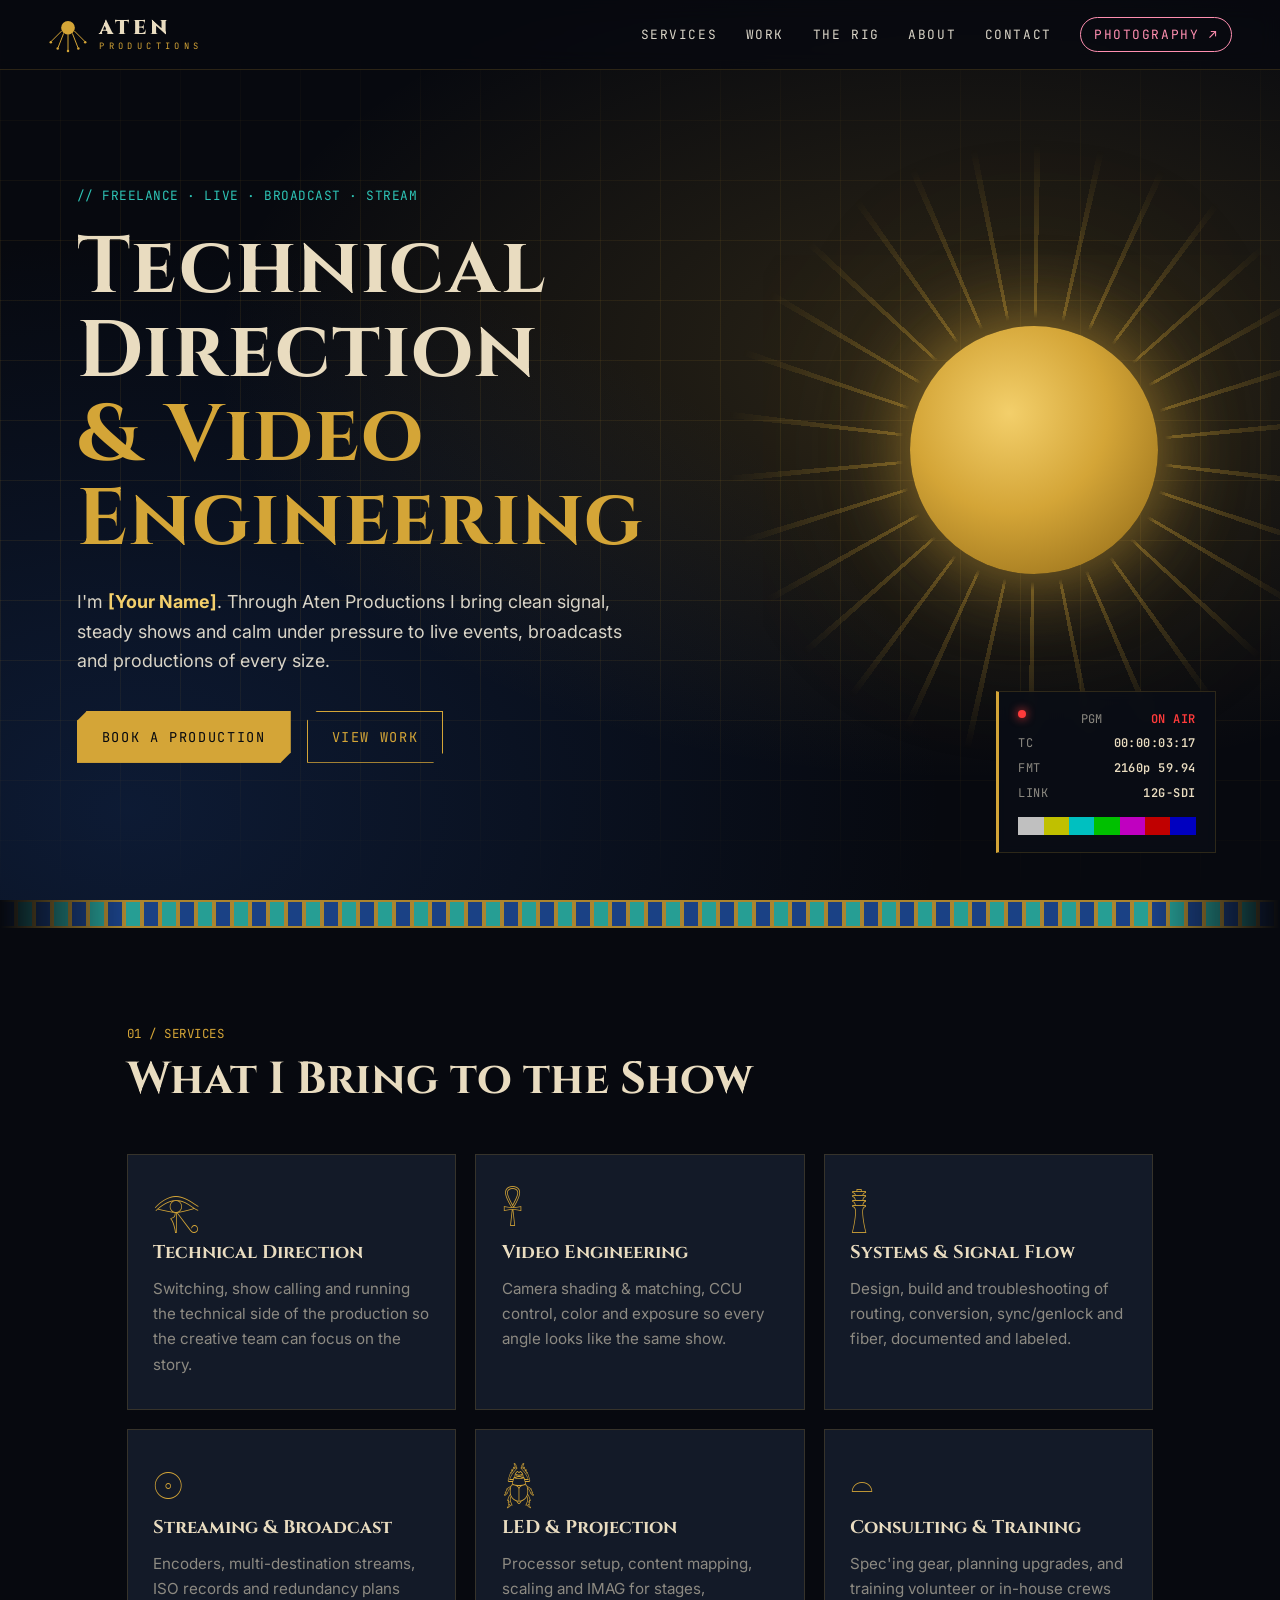
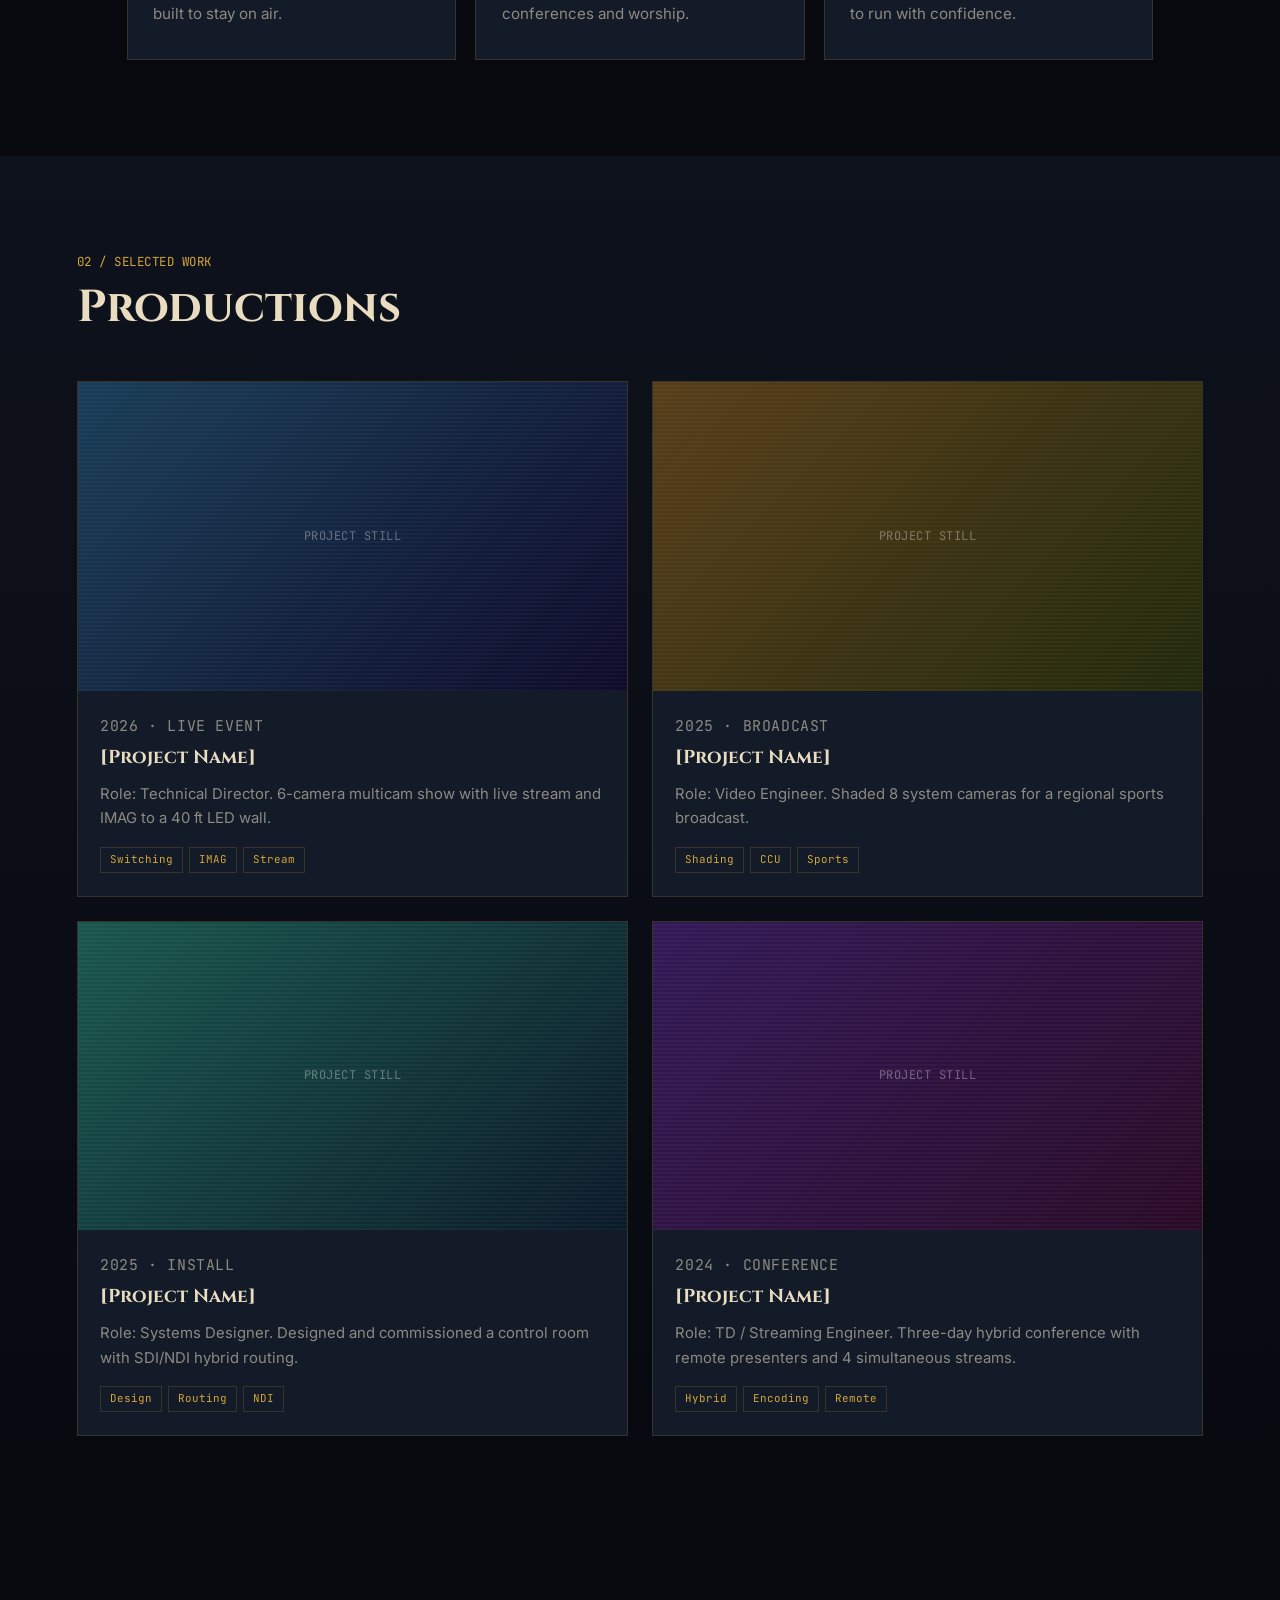
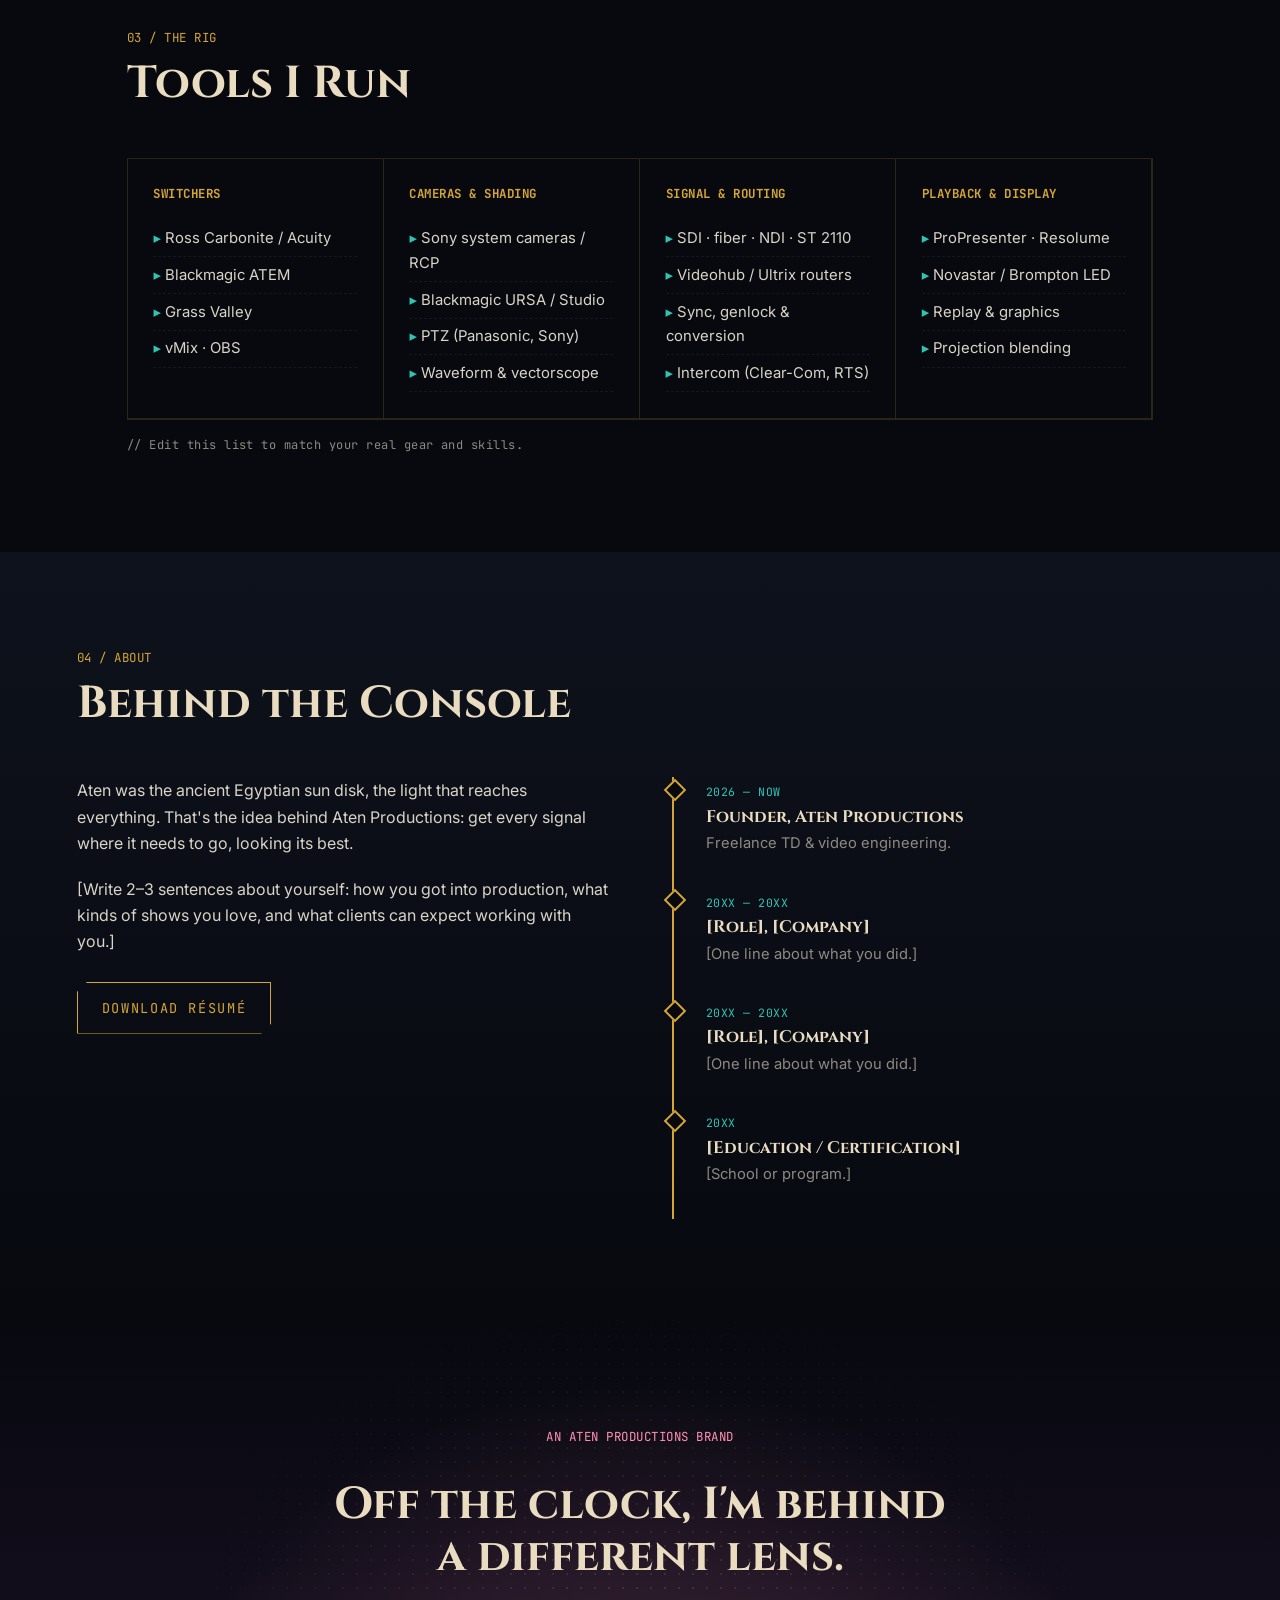
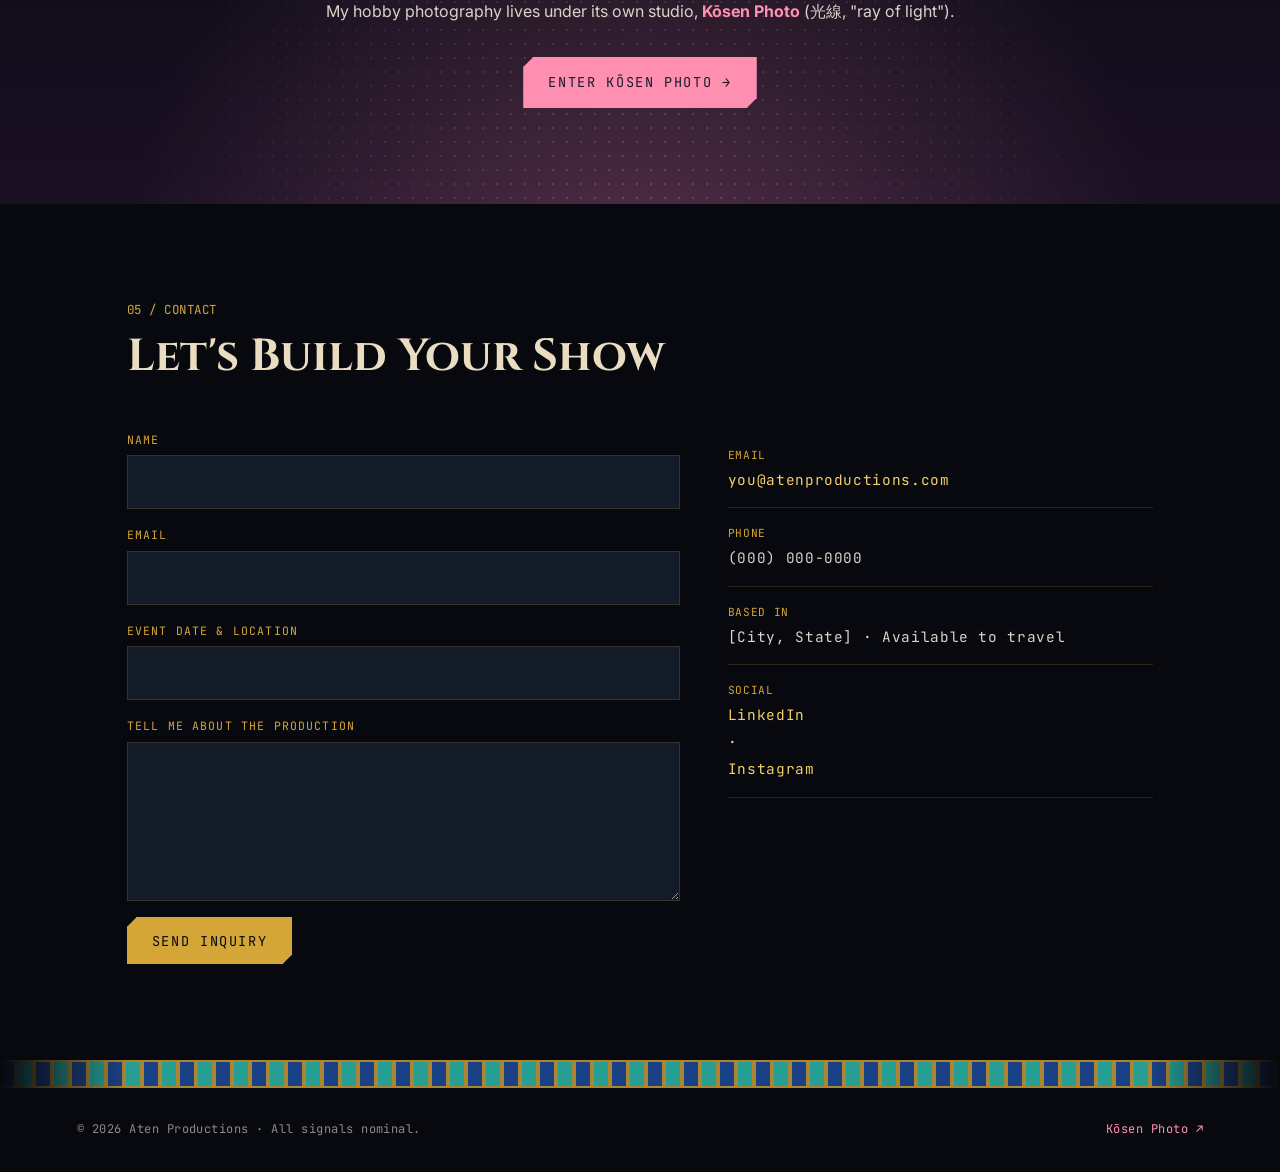
==== index.html @ 0e5a4d30 "Initial portfolio: Aten Productions + Kōsen Photo Co-Authored-By: Claude Opus 5.5 <noreply@anthropic" ====
<!doctype html>
<html lang="en">
<head>
  <meta charset="utf-8">
  <meta name="viewport" content="width=device-width, initial-scale=1">
  <title>Aten Productions — Technical Direction & Video Engineering</title>
  <meta name="description" content="Aten Productions: freelance Technical Director and Video Engineer for live events, broadcast and streaming.">
  <link rel="preconnect" href="https://fonts.googleapis.com">
  <link rel="preconnect" href="https://fonts.gstatic.com" crossorigin>
  <link href="https://fonts.googleapis.com/css2?family=Cinzel:wght@500;700;900&family=Inter:wght@400;500;600&family=JetBrains+Mono:wght@400;600&family=Noto+Sans+Egyptian+Hieroglyphs&display=swap" rel="stylesheet">
  <link rel="stylesheet" href="css/aten.css">
</head>
<body>

  <!-- ============ NAV ============ -->
  <header class="nav" id="top">
    <a href="#top" class="brand" aria-label="Aten Productions home">
      <svg class="brand-disk" viewBox="0 0 64 64" aria-hidden="true">
        <circle cx="32" cy="22" r="11" />
        <g class="rays">
          <line x1="32" y1="33" x2="32" y2="58"/><circle cx="32" cy="59" r="2"/>
          <line x1="25" y1="31" x2="16" y2="54"/><circle cx="15.5" cy="55" r="2"/>
          <line x1="39" y1="31" x2="48" y2="54"/><circle cx="48.5" cy="55" r="2"/>
          <line x1="22" y1="27" x2="5"  y2="44"/><circle cx="4.5" cy="45" r="2"/>
          <line x1="42" y1="27" x2="59" y2="44"/><circle cx="59.5" cy="45" r="2"/>
        </g>
      </svg>
      <span>ATEN<small>PRODUCTIONS</small></span>
    </a>
    <button class="nav-toggle" aria-label="Open menu" aria-expanded="false">☰</button>
    <nav class="nav-links">
      <a href="#services">Services</a>
      <a href="#work">Work</a>
      <a href="#rig">The Rig</a>
      <a href="#about">About</a>
      <a href="#contact">Contact</a>
      <a href="photography/" class="nav-photo">Photography ↗</a>
    </nav>
  </header>

  <!-- ============ HERO ============ -->
  <section class="hero">
    <div class="hero-grid" aria-hidden="true"></div>
    <div class="hero-sun" aria-hidden="true">
      <div class="sun-rays"></div>
      <div class="sun-core"></div>
    </div>

    <div class="hero-inner">
      <p class="eyebrow mono">// FREELANCE · LIVE · BROADCAST · STREAM</p>
      <h1>Technical Direction<br><span class="gold">&amp; Video Engineering</span></h1>
      <p class="lede">I'm <strong>[Your Name]</strong>. Through Aten Productions I bring clean signal, steady shows and
        calm under pressure to live events, broadcasts and productions of every size.</p>
      <div class="cta-row">
        <a href="#contact" class="btn btn-gold">Book a Production</a>
        <a href="#work" class="btn btn-ghost">View Work</a>
      </div>
    </div>

    <!-- broadcast monitor readout -->
    <aside class="monitor mono" aria-label="Status readout">
      <div class="mon-row"><span class="tally"></span> PGM <b>ON AIR</b></div>
      <div class="mon-row">TC <b id="timecode">00:00:00:00</b></div>
      <div class="mon-row">FMT <b>2160p 59.94</b></div>
      <div class="mon-row">LINK <b>12G-SDI</b></div>
      <div class="bars" aria-hidden="true">
        <i></i><i></i><i></i><i></i><i></i><i></i><i></i>
      </div>
    </aside>
  </section>

  <div class="frieze" aria-hidden="true"></div>

  <!-- ============ SERVICES ============ -->
  <section id="services" class="section">
    <header class="section-head">
      <p class="mono kicker">01 / SERVICES</p>
      <h2>What I Bring to the Show</h2>
    </header>
    <div class="cards">
      <article class="card">
        <div class="glyph">𓂀</div>
        <h3>Technical Direction</h3>
        <p>Switching, show calling and running the technical side of the production so the creative team can focus on the story.</p>
      </article>
      <article class="card">
        <div class="glyph">𓋹</div>
        <h3>Video Engineering</h3>
        <p>Camera shading &amp; matching, CCU control, color and exposure so every angle looks like the same show.</p>
      </article>
      <article class="card">
        <div class="glyph">𓊽</div>
        <h3>Systems &amp; Signal Flow</h3>
        <p>Design, build and troubleshooting of routing, conversion, sync/genlock and fiber, documented and labeled.</p>
      </article>
      <article class="card">
        <div class="glyph">𓇳</div>
        <h3>Streaming &amp; Broadcast</h3>
        <p>Encoders, multi-destination streams, ISO records and redundancy plans built to stay on air.</p>
      </article>
      <article class="card">
        <div class="glyph">𓆣</div>
        <h3>LED &amp; Projection</h3>
        <p>Processor setup, content mapping, scaling and IMAG for stages, conferences and worship.</p>
      </article>
      <article class="card">
        <div class="glyph">𓏏</div>
        <h3>Consulting &amp; Training</h3>
        <p>Spec'ing gear, planning upgrades, and training volunteer or in-house crews to run with confidence.</p>
      </article>
    </div>
  </section>

  <!-- ============ WORK ============ -->
  <section id="work" class="section section-alt">
    <header class="section-head">
      <p class="mono kicker">02 / SELECTED WORK</p>
      <h2>Productions</h2>
    </header>
    <div class="work-grid">
      <!-- Duplicate an <article class="work"> block per project. Replace the .work-media div with an <img> when you have stills. -->
      <article class="work">
        <div class="work-media" style="--h:205"><span class="mono">PROJECT STILL</span></div>
        <div class="work-body">
          <p class="mono meta">2026 · LIVE EVENT</p>
          <h3>[Project Name]</h3>
          <p>Role: Technical Director. 6-camera multicam show with live stream and IMAG to a 40 ft LED wall.</p>
          <ul class="tags"><li>Switching</li><li>IMAG</li><li>Stream</li></ul>
        </div>
      </article>
      <article class="work">
        <div class="work-media" style="--h:35"><span class="mono">PROJECT STILL</span></div>
        <div class="work-body">
          <p class="mono meta">2025 · BROADCAST</p>
          <h3>[Project Name]</h3>
          <p>Role: Video Engineer. Shaded 8 system cameras for a regional sports broadcast.</p>
          <ul class="tags"><li>Shading</li><li>CCU</li><li>Sports</li></ul>
        </div>
      </article>
      <article class="work">
        <div class="work-media" style="--h:170"><span class="mono">PROJECT STILL</span></div>
        <div class="work-body">
          <p class="mono meta">2025 · INSTALL</p>
          <h3>[Project Name]</h3>
          <p>Role: Systems Designer. Designed and commissioned a control room with SDI/NDI hybrid routing.</p>
          <ul class="tags"><li>Design</li><li>Routing</li><li>NDI</li></ul>
        </div>
      </article>
      <article class="work">
        <div class="work-media" style="--h:265"><span class="mono">PROJECT STILL</span></div>
        <div class="work-body">
          <p class="mono meta">2024 · CONFERENCE</p>
          <h3>[Project Name]</h3>
          <p>Role: TD / Streaming Engineer. Three-day hybrid conference with remote presenters and 4 simultaneous streams.</p>
          <ul class="tags"><li>Hybrid</li><li>Encoding</li><li>Remote</li></ul>
        </div>
      </article>
    </div>
  </section>

  <!-- ============ RIG ============ -->
  <section id="rig" class="section">
    <header class="section-head">
      <p class="mono kicker">03 / THE RIG</p>
      <h2>Tools I Run</h2>
    </header>
    <div class="spec">
      <div class="spec-col">
        <h4 class="mono">SWITCHERS</h4>
        <ul><li>Ross Carbonite / Acuity</li><li>Blackmagic ATEM</li><li>Grass Valley</li><li>vMix · OBS</li></ul>
      </div>
      <div class="spec-col">
        <h4 class="mono">CAMERAS &amp; SHADING</h4>
        <ul><li>Sony system cameras / RCP</li><li>Blackmagic URSA / Studio</li><li>PTZ (Panasonic, Sony)</li><li>Waveform &amp; vectorscope</li></ul>
      </div>
      <div class="spec-col">
        <h4 class="mono">SIGNAL &amp; ROUTING</h4>
        <ul><li>SDI · fiber · NDI · ST 2110</li><li>Videohub / Ultrix routers</li><li>Sync, genlock &amp; conversion</li><li>Intercom (Clear-Com, RTS)</li></ul>
      </div>
      <div class="spec-col">
        <h4 class="mono">PLAYBACK &amp; DISPLAY</h4>
        <ul><li>ProPresenter · Resolume</li><li>Novastar / Brompton LED</li><li>Replay &amp; graphics</li><li>Projection blending</li></ul>
      </div>
    </div>
    <p class="mono note">// Edit this list to match your real gear and skills.</p>
  </section>

  <!-- ============ ABOUT / TIMELINE ============ -->
  <section id="about" class="section section-alt">
    <header class="section-head">
      <p class="mono kicker">04 / ABOUT</p>
      <h2>Behind the Console</h2>
    </header>
    <div class="about">
      <div class="about-text">
        <p>Aten was the ancient Egyptian sun disk, the light that reaches everything. That's the idea behind
          Aten Productions: get every signal where it needs to go, looking its best.</p>
        <p>[Write 2–3 sentences about yourself: how you got into production, what kinds of shows you love, and what
          clients can expect working with you.]</p>
        <a href="assets/resume.pdf" class="btn btn-ghost">Download Résumé</a>
      </div>
      <ol class="timeline">
        <li><span class="mono">2026 — NOW</span><h4>Founder, Aten Productions</h4><p>Freelance TD &amp; video engineering.</p></li>
        <li><span class="mono">20XX — 20XX</span><h4>[Role], [Company]</h4><p>[One line about what you did.]</p></li>
        <li><span class="mono">20XX — 20XX</span><h4>[Role], [Company]</h4><p>[One line about what you did.]</p></li>
        <li><span class="mono">20XX</span><h4>[Education / Certification]</h4><p>[School or program.]</p></li>
      </ol>
    </div>
  </section>

  <!-- ============ PHOTO CROSSOVER ============ -->
  <section class="crossover">
    <div class="crossover-inner">
      <p class="mono kicker">AN ATEN PRODUCTIONS BRAND</p>
      <h2>Off the clock, I'm behind a different lens.</h2>
      <p>My hobby photography lives under its own studio, <strong>Kōsen Photo</strong> (光線, "ray of light").</p>
      <a href="photography/" class="btn btn-sakura">Enter Kōsen Photo →</a>
    </div>
  </section>

  <!-- ============ CONTACT ============ -->
  <section id="contact" class="section">
    <header class="section-head">
      <p class="mono kicker">05 / CONTACT</p>
      <h2>Let's Build Your Show</h2>
    </header>
    <div class="contact">
      <form class="contact-form" action="mailto:you@atenproductions.com" method="post" enctype="text/plain">
        <label>Name<input name="name" required></label>
        <label>Email<input name="email" type="email" required></label>
        <label>Event date &amp; location<input name="event"></label>
        <label>Tell me about the production<textarea name="message" rows="5" required></textarea></label>
        <button class="btn btn-gold" type="submit">Send Inquiry</button>
      </form>
      <div class="contact-info mono">
        <p><span>EMAIL</span><a href="mailto:you@atenproductions.com">you@atenproductions.com</a></p>
        <p><span>PHONE</span>(000) 000-0000</p>
        <p><span>BASED IN</span>[City, State] · Available to travel</p>
        <p><span>SOCIAL</span><a href="#">LinkedIn</a> · <a href="#">Instagram</a></p>
      </div>
    </div>
  </section>

  <div class="frieze" aria-hidden="true"></div>
  <footer class="footer mono">
    <p>© <span id="year"></span> Aten Productions · All signals nominal.</p>
    <a href="photography/">Kōsen Photo ↗</a>
  </footer>

  <script src="js/aten.js"></script>
</body>
</html>
---- css/aten.css ----
/* ==========================================================
   ATEN PRODUCTIONS: techy / Egyptian theme
   Change the brand colors below to re-skin the whole page.
   ========================================================== */
:root {
  --night: #07090f;
  --night-2: #0e121c;
  --panel: #131a28;
  --line: rgba(212, 165, 55, 0.18);
  --gold: #d4a537;
  --gold-2: #f3cf6b;
  --lapis: #1f4fa3;
  --turq: #2ec4b6;
  --sand: #e9dcc0;
  --text: #d9d4c7;
  --muted: #8d8a82;
  --tally: #ff3b3b;
  --sakura: #ff8fb1;

  --f-display: "Cinzel", Georgia, serif;
  --f-body: "Inter", system-ui, sans-serif;
  --f-mono: "JetBrains Mono", ui-monospace, monospace;
  --max: 1180px;
}

* { box-sizing: border-box; margin: 0; padding: 0; }
html { scroll-behavior: smooth; }
body {
  background: var(--night);
  color: var(--text);
  font-family: var(--f-body);
  line-height: 1.65;
  overflow-x: hidden;
}
a { color: var(--gold-2); text-decoration: none; }
a:hover { color: var(--turq); }
img { max-width: 100%; display: block; }
.mono { font-family: var(--f-mono); letter-spacing: .04em; }
.gold { color: var(--gold); }

/* ---------- Buttons ---------- */
.btn {
  display: inline-block;
  padding: .85rem 1.5rem;
  font-family: var(--f-mono);
  font-size: .85rem;
  letter-spacing: .12em;
  text-transform: uppercase;
  border: 1px solid var(--gold);
  cursor: pointer;
  transition: .25s;
  clip-path: polygon(10px 0, 100% 0, 100% calc(100% - 10px), calc(100% - 10px) 100%, 0 100%, 0 10px);
}
.btn-gold { background: var(--gold); color: var(--night); }
.btn-gold:hover { background: var(--gold-2); color: var(--night); box-shadow: 0 0 30px rgba(212,165,55,.5); }
.btn-ghost { color: var(--gold); background: transparent; }
.btn-ghost:hover { background: rgba(212,165,55,.12); color: var(--gold-2); }
.btn-sakura { background: var(--sakura); border-color: var(--sakura); color: #1a1a2e; }
.btn-sakura:hover { background: #ffb3cb; color: #1a1a2e; }

/* ---------- Nav ---------- */
.nav {
  position: fixed; inset: 0 0 auto 0; z-index: 50;
  display: flex; align-items: center; justify-content: space-between;
  padding: .9rem clamp(1rem, 4vw, 3rem);
  background: rgba(7, 9, 15, .75);
  backdrop-filter: blur(10px);
  border-bottom: 1px solid var(--line);
}
.brand { display: flex; align-items: center; gap: .7rem; color: var(--sand); }
.brand span { font-family: var(--f-display); font-weight: 900; font-size: 1.25rem; letter-spacing: .2em; line-height: 1; }
.brand small { display: block; font-family: var(--f-mono); font-weight: 400; font-size: .55rem; letter-spacing: .5em; color: var(--gold); margin-top: .3rem; }
.brand-disk { width: 40px; height: 40px; }
.brand-disk circle { fill: var(--gold); }
.brand-disk line { stroke: var(--gold); stroke-width: 1.6; }
.nav-links { display: flex; gap: 1.8rem; align-items: center; }
.nav-links a { color: var(--text); font-family: var(--f-mono); font-size: .8rem; letter-spacing: .12em; text-transform: uppercase; }
.nav-links a:hover { color: var(--gold-2); }
.nav-links .nav-photo { color: var(--sakura); border: 1px solid var(--sakura); padding: .35rem .8rem; border-radius: 999px; }
.nav-links .nav-photo:hover { background: var(--sakura); color: var(--night); }
.nav-toggle { display: none; background: none; border: 1px solid var(--line); color: var(--gold); font-size: 1.3rem; padding: .2rem .6rem; cursor: pointer; }

/* ---------- Hero ---------- */
.hero {
  position: relative;
  min-height: 100vh;
  display: flex; align-items: center;
  padding: 7rem clamp(1rem, 6vw, 5rem) 4rem;
  overflow: hidden;
  background:
    radial-gradient(ellipse at 75% 40%, rgba(212,165,55,.18), transparent 55%),
    radial-gradient(ellipse at 10% 90%, rgba(31,79,163,.25), transparent 50%),
    var(--night);
}
.hero-grid {
  position: absolute; inset: 0;
  background-image:
    linear-gradient(var(--line) 1px, transparent 1px),
    linear-gradient(90deg, var(--line) 1px, transparent 1px);
  background-size: 60px 60px;
  mask-image: linear-gradient(to bottom, transparent, #000 30%, #000 70%, transparent);
  opacity: .5;
}
.hero-sun {
  position: absolute;
  right: clamp(-12rem, -5vw, 2rem); top: 50%;
  width: min(70vw, 620px); aspect-ratio: 1;
  transform: translateY(-50%);
  pointer-events: none;
}
.sun-core {
  position: absolute; inset: 30%;
  border-radius: 50%;
  background: radial-gradient(circle at 40% 35%, var(--gold-2), var(--gold) 45%, #8a6414 100%);
  box-shadow: 0 0 80px rgba(212,165,55,.6), 0 0 200px rgba(212,165,55,.25);
}
.sun-rays {
  position: absolute; inset: 0;
  border-radius: 50%;
  background: repeating-conic-gradient(from 0deg, rgba(212,165,55,.35) 0deg 1.2deg, transparent 1.2deg 12deg);
  mask-image: radial-gradient(circle, transparent 30%, #000 32%, transparent 70%);
  animation: spin 80s linear infinite;
}
@keyframes spin { to { transform: rotate(360deg); } }

.hero-inner { position: relative; max-width: 680px; z-index: 2; }
.eyebrow { color: var(--turq); font-size: .8rem; margin-bottom: 1.2rem; }
.hero h1 {
  font-family: var(--f-display);
  font-size: clamp(2.4rem, 6.5vw, 5rem);
  line-height: 1.05;
  color: var(--sand);
  letter-spacing: .02em;
}
.lede { margin: 1.6rem 0 2.2rem; font-size: 1.12rem; max-width: 560px; color: var(--text); }
.lede strong { color: var(--gold-2); }
.cta-row { display: flex; gap: 1rem; flex-wrap: wrap; }

.monitor {
  position: absolute; z-index: 3;
  right: clamp(1rem, 5vw, 4rem); bottom: 3rem;
  background: rgba(10, 14, 22, .85);
  border: 1px solid var(--line);
  border-left: 3px solid var(--gold);
  padding: 1rem 1.2rem;
  font-size: .75rem;
  min-width: 220px;
  backdrop-filter: blur(6px);
}
.mon-row { display: flex; justify-content: space-between; gap: 1.5rem; color: var(--muted); padding: .15rem 0; }
.mon-row b { color: var(--sand); font-weight: 600; }
.mon-row:first-child b { color: var(--tally); }
.tally { width: 8px; height: 8px; border-radius: 50%; background: var(--tally); display: inline-block; margin-right: .4rem; animation: blink 1.6s infinite; box-shadow: 0 0 10px var(--tally); }
@keyframes blink { 50% { opacity: .25; } }
.bars { display: flex; height: 18px; margin-top: .7rem; }
.bars i { flex: 1; }
.bars i:nth-child(1) { background: #c0c0c0; } .bars i:nth-child(2) { background: #c0c000; }
.bars i:nth-child(3) { background: #00c0c0; } .bars i:nth-child(4) { background: #00c000; }
.bars i:nth-child(5) { background: #c000c0; } .bars i:nth-child(6) { background: #c00000; }
.bars i:nth-child(7) { background: #0000c0; }

/* ---------- Egyptian frieze divider ---------- */
.frieze {
  height: 28px;
  background:
    linear-gradient(var(--gold), var(--gold)) top / 100% 2px no-repeat,
    linear-gradient(var(--gold), var(--gold)) bottom / 100% 2px no-repeat,
    repeating-linear-gradient(90deg, var(--lapis) 0 14px, var(--gold) 14px 18px, var(--turq) 18px 32px, var(--gold) 32px 36px),
    var(--night);
  background-clip: border-box;
  mask-image: linear-gradient(90deg, transparent, #000 10%, #000 90%, transparent);
  opacity: .8;
}

/* ---------- Sections ---------- */
.section { padding: 6rem clamp(1rem, 6vw, 5rem); max-width: var(--max); margin: 0 auto; }
.section-alt { max-width: none; background: linear-gradient(180deg, var(--night-2), var(--night)); }
.section-alt > * { max-width: var(--max); margin-left: auto; margin-right: auto; }
.section-head { margin-bottom: 3rem; }
.kicker { color: var(--gold); font-size: .78rem; margin-bottom: .6rem; }
.section h2, .crossover h2 {
  font-family: var(--f-display);
  font-size: clamp(1.8rem, 4vw, 2.8rem);
  color: var(--sand);
  line-height: 1.15;
}

/* Service cards */
.cards { display: grid; grid-template-columns: repeat(auto-fit, minmax(260px, 1fr)); gap: 1.2rem; }
.card {
  position: relative;
  background: var(--panel);
  border: 1px solid var(--line);
  padding: 2rem 1.6rem;
  transition: .3s;
  overflow: hidden;
}
.card::before {
  content: ""; position: absolute; inset: 0 0 auto 0; height: 2px;
  background: linear-gradient(90deg, var(--gold), var(--turq));
  transform: scaleX(0); transform-origin: left; transition: .4s;
}
.card:hover { transform: translateY(-4px); border-color: rgba(212,165,55,.45); }
.card:hover::before { transform: scaleX(1); }
.glyph { font-family: "Noto Sans Egyptian Hieroglyphs", sans-serif; font-size: 2.4rem; color: var(--gold); margin-bottom: .8rem; line-height: 1; }
.card h3 { font-family: var(--f-display); color: var(--sand); font-size: 1.15rem; margin-bottom: .5rem; }
.card p { color: var(--muted); font-size: .95rem; }

/* Work */
.work-grid { display: grid; grid-template-columns: repeat(2, 1fr); gap: 1.5rem; }
.work { background: var(--panel); border: 1px solid var(--line); transition: .3s; }
.work:hover { border-color: var(--gold); box-shadow: 0 10px 40px rgba(0,0,0,.4); }
.work-media {
  aspect-ratio: 16 / 9;
  display: grid; place-items: center;
  background:
    repeating-linear-gradient(0deg, rgba(255,255,255,.03) 0 2px, transparent 2px 4px),
    linear-gradient(135deg, hsl(var(--h) 55% 22%), hsl(calc(var(--h) + 40) 60% 10%));
  color: rgba(255,255,255,.35); font-size: .75rem;
}
.work-media img { width: 100%; height: 100%; object-fit: cover; }
.work-body { padding: 1.4rem; }
.meta { color: var(--turq); font-size: .72rem; }
.work h3 { font-family: var(--f-display); color: var(--sand); margin: .3rem 0 .5rem; }
.work p { color: var(--muted); font-size: .93rem; }
.tags { list-style: none; display: flex; flex-wrap: wrap; gap: .4rem; margin-top: 1rem; }
.tags li { font-family: var(--f-mono); font-size: .68rem; border: 1px solid var(--line); color: var(--gold); padding: .2rem .55rem; }

/* Rig / spec sheet */
.spec { display: grid; grid-template-columns: repeat(auto-fit, minmax(220px, 1fr)); border: 1px solid var(--line); }
.spec-col { padding: 1.6rem; border-right: 1px solid var(--line); border-bottom: 1px solid var(--line); }
.spec-col h4 { color: var(--gold); font-size: .78rem; margin-bottom: 1rem; }
.spec-col ul { list-style: none; }
.spec-col li { padding: .35rem 0; border-bottom: 1px dashed rgba(255,255,255,.06); font-size: .93rem; }
.spec-col li::before { content: "▸ "; color: var(--turq); }
.note { color: var(--muted); font-size: .75rem; margin-top: 1rem; }

/* About + timeline */
.about { display: grid; grid-template-columns: 1fr 1fr; gap: 4rem; }
.about-text p { margin-bottom: 1.2rem; }
.about-text .btn { margin-top: .5rem; }
.timeline { list-style: none; border-left: 2px solid var(--gold); padding-left: 2rem; }
.timeline li { position: relative; margin-bottom: 2rem; }
.timeline li::before {
  content: ""; position: absolute; left: calc(-2rem - 7px); top: .3rem;
  width: 12px; height: 12px; background: var(--night); border: 2px solid var(--gold); transform: rotate(45deg);
}
.timeline span { color: var(--turq); font-size: .72rem; }
.timeline h4 { font-family: var(--f-display); color: var(--sand); font-size: 1.05rem; }
.timeline p { color: var(--muted); font-size: .92rem; }

/* Crossover banner to photography */
.crossover {
  position: relative;
  padding: 6rem clamp(1rem, 6vw, 5rem);
  text-align: center;
  background:
    radial-gradient(circle at 50% 120%, rgba(255,143,177,.25), transparent 60%),
    linear-gradient(180deg, var(--night), #1a1024);
  overflow: hidden;
}
.crossover::after {
  content: ""; position: absolute; inset: 0;
  background-image: radial-gradient(rgba(255,143,177,.25) 1px, transparent 1.5px);
  background-size: 14px 14px;
  mask-image: radial-gradient(circle at 50% 100%, #000, transparent 65%);
  pointer-events: none;
}
.crossover-inner { position: relative; z-index: 1; max-width: 640px; margin: 0 auto; }
.crossover .kicker { color: var(--sakura); }
.crossover p { margin: 1rem 0 2rem; }
.crossover strong { color: var(--sakura); }

/* Contact */
.contact { display: grid; grid-template-columns: 1.3fr 1fr; gap: 3rem; }
.contact-form { display: grid; gap: 1rem; }
.contact-form label { display: grid; gap: .4rem; font-family: var(--f-mono); font-size: .72rem; letter-spacing: .1em; text-transform: uppercase; color: var(--gold); }
.contact-form input, .contact-form textarea {
  background: var(--panel); border: 1px solid var(--line); color: var(--text);
  padding: .8rem 1rem; font: inherit; font-family: var(--f-body); font-size: 1rem; text-transform: none; letter-spacing: 0;
}
.contact-form input:focus, .contact-form textarea:focus { outline: none; border-color: var(--gold); box-shadow: 0 0 0 3px rgba(212,165,55,.15); }
.contact-form button { justify-self: start; }
.contact-info p { display: grid; gap: .2rem; padding: 1rem 0; border-bottom: 1px solid var(--line); font-size: .9rem; }
.contact-info span { color: var(--gold); font-size: .7rem; }

/* Footer */
.footer { display: flex; justify-content: space-between; flex-wrap: wrap; gap: 1rem; padding: 2rem clamp(1rem, 6vw, 5rem); color: var(--muted); font-size: .75rem; }
.footer a { color: var(--sakura); }

/* Reveal on scroll */
.reveal { opacity: 0; transform: translateY(24px); transition: opacity .7s ease, transform .7s ease; }
.reveal.in { opacity: 1; transform: none; }

/* ---------- Responsive ---------- */
@media (max-width: 860px) {
  .nav-toggle { display: block; }
  .nav-links {
    position: fixed; inset: 64px 0 auto 0;
    flex-direction: column; gap: 0;
    background: rgba(7,9,15,.97); border-bottom: 1px solid var(--line);
    max-height: 0; overflow: hidden; transition: max-height .35s;
  }
  .nav-links.open { max-height: 420px; }
  .nav-links a { padding: 1rem; width: 100%; text-align: center; }
  .nav-links .nav-photo { border: none; border-radius: 0; }
  .monitor { position: relative; right: auto; bottom: auto; margin-top: 2.5rem; }
  .hero { flex-direction: column; align-items: flex-start; justify-content: center; }
  .hero-sun { opacity: .45; right: -30%; width: 110vw; }
  .about, .contact { grid-template-columns: 1fr; gap: 2.5rem; }
  .work-grid { grid-template-columns: 1fr; }
}

@media (prefers-reduced-motion: reduce) {
  *, *::before, *::after { animation: none !important; transition: none !important; }
  .reveal { opacity: 1; transform: none; }
}
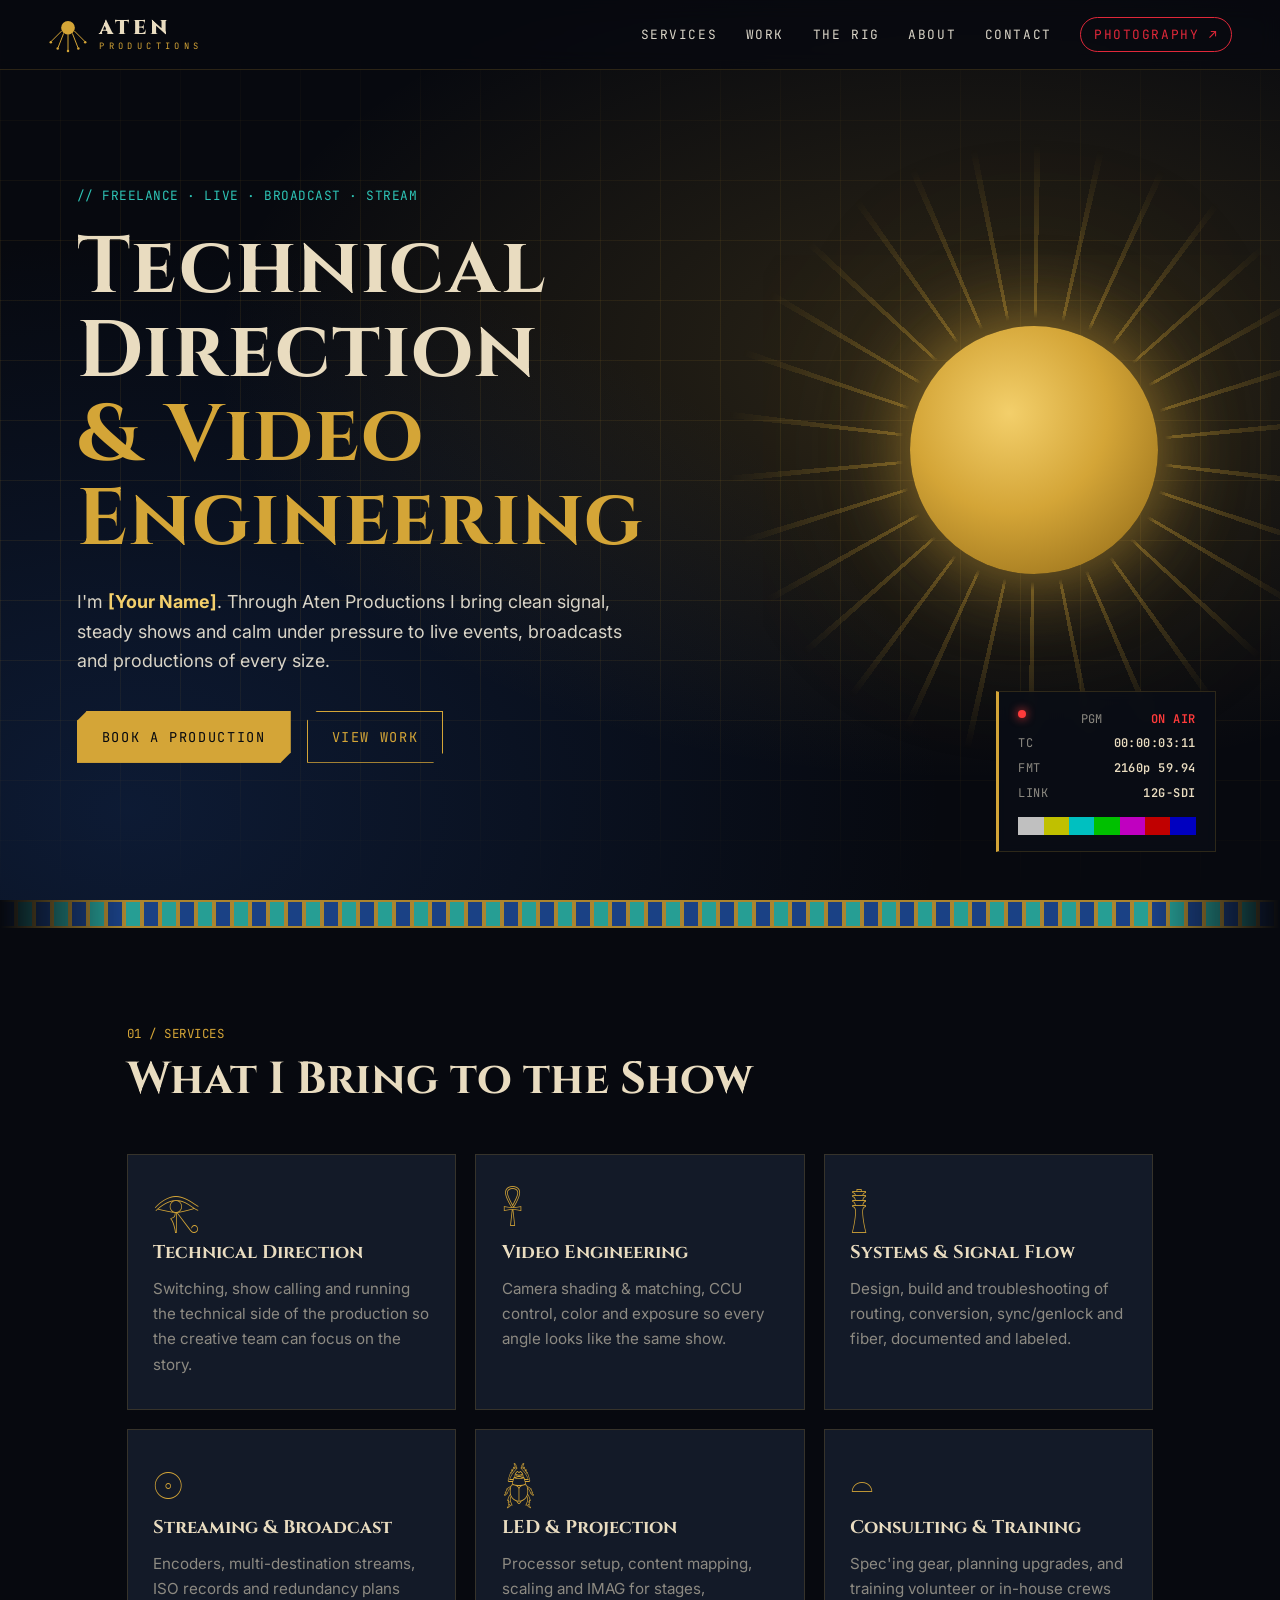
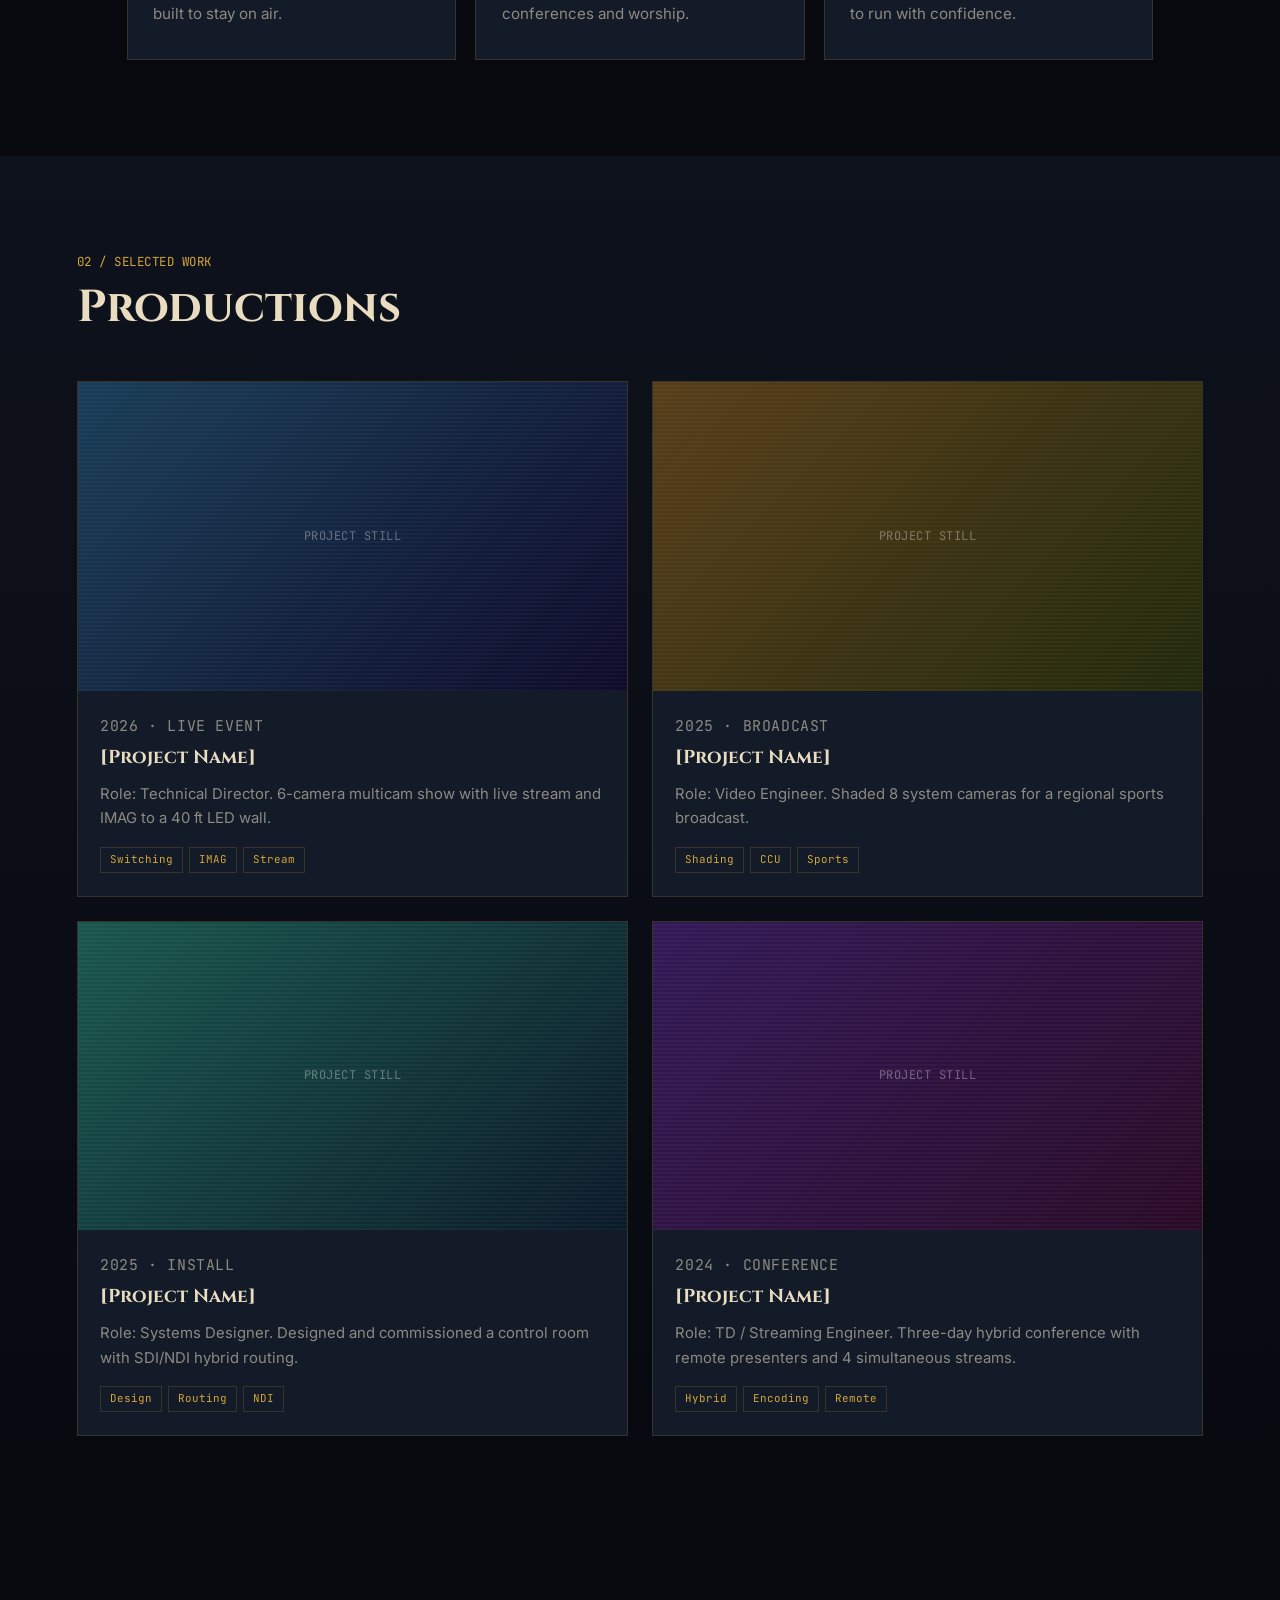
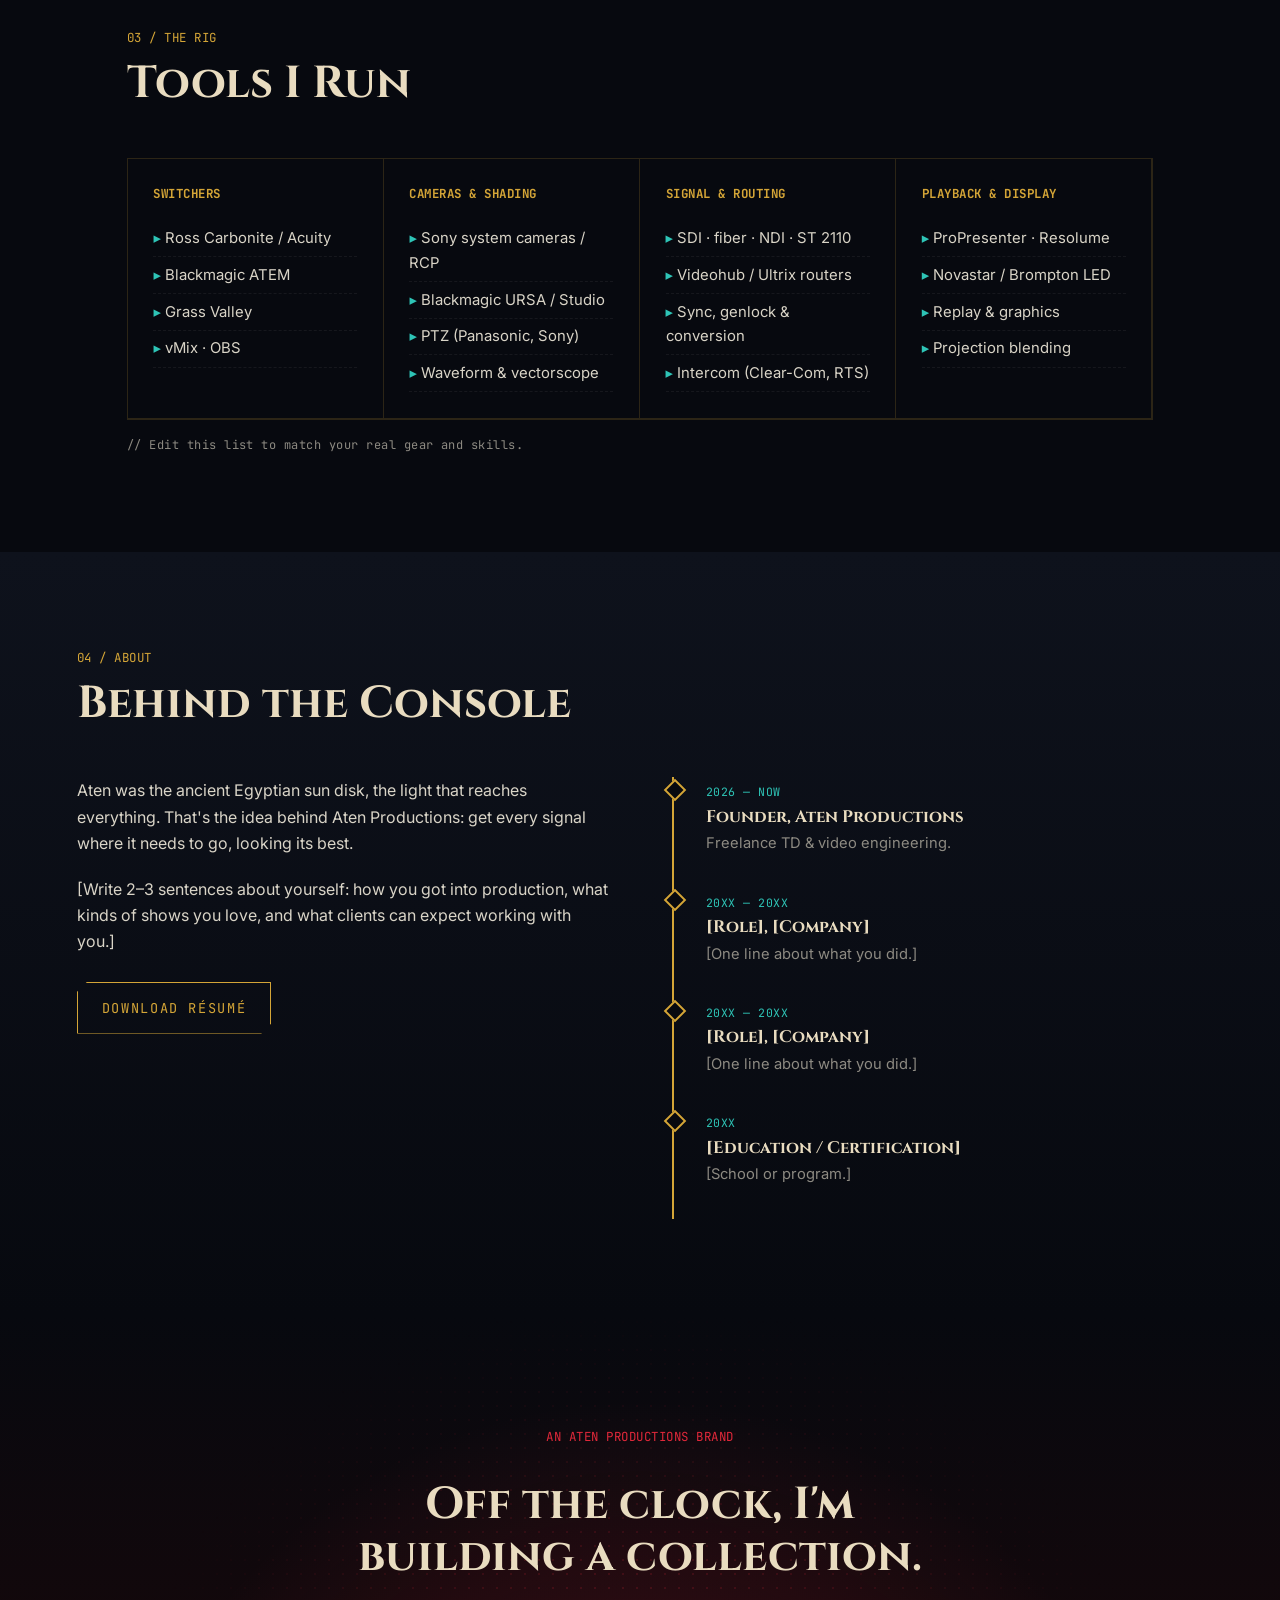
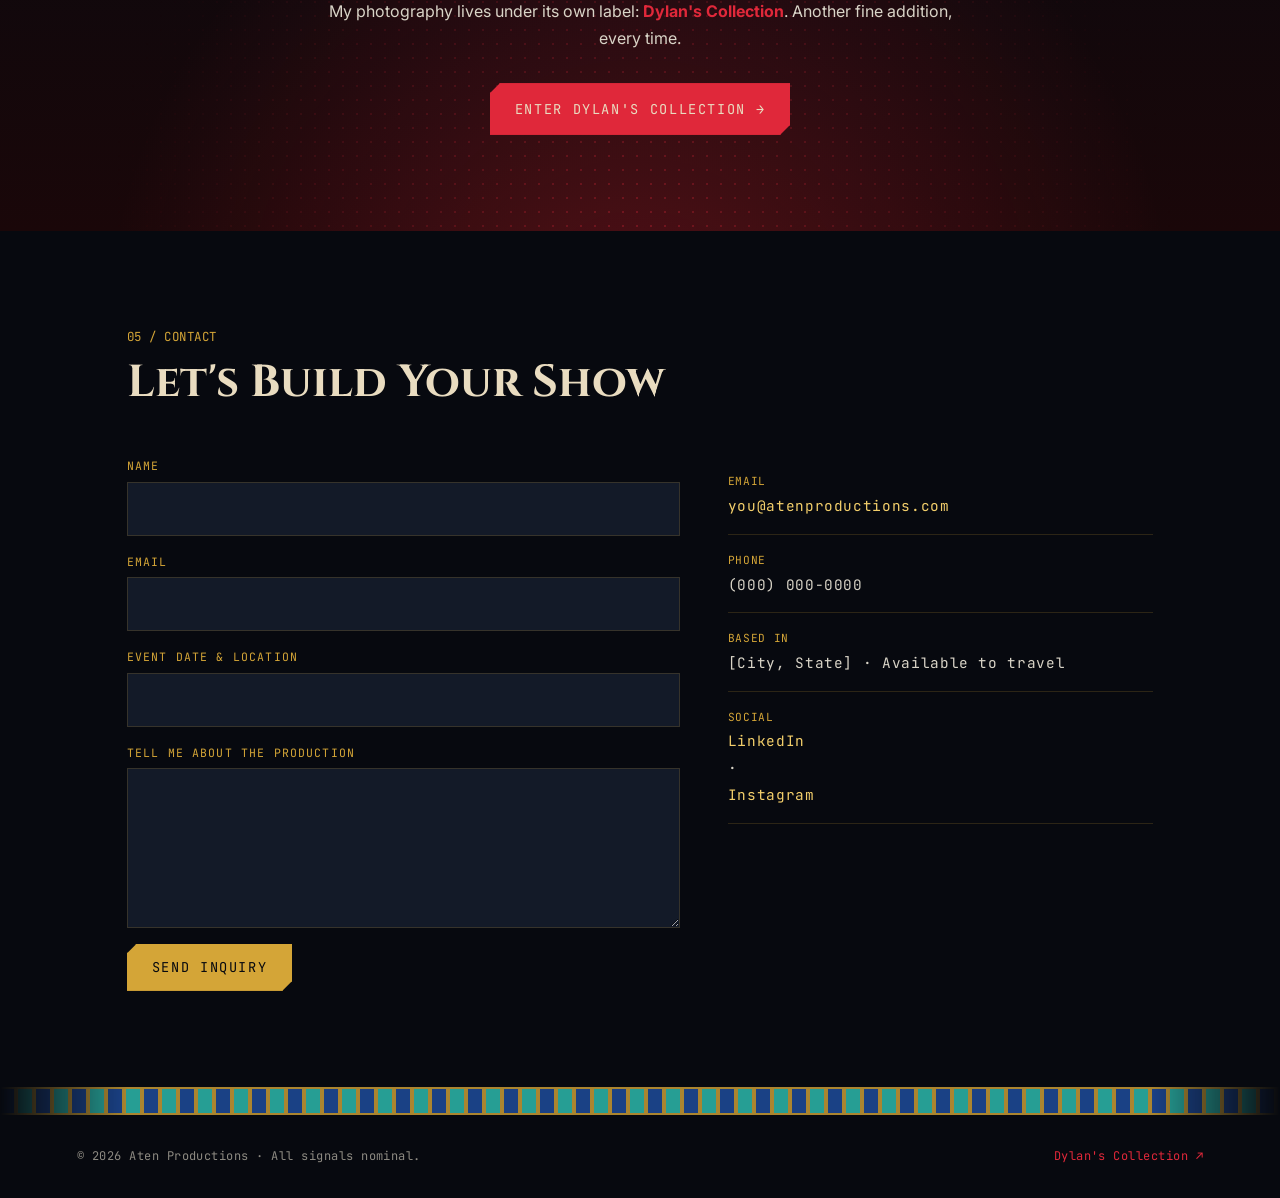
==== commit f69519f1: "Redesign photo site as Dylan's Collection (anime horror theme) Replace the pastel Kosen Photo sub-br" ====
--- a/index.html
+++ b/index.html
@@ -212,9 +212,9 @@
   <section class="crossover">
     <div class="crossover-inner">
       <p class="mono kicker">AN ATEN PRODUCTIONS BRAND</p>
-      <h2>Off the clock, I'm behind a different lens.</h2>
-      <p>My hobby photography lives under its own studio, <strong>Kōsen Photo</strong> (光線, "ray of light").</p>
-      <a href="photography/" class="btn btn-sakura">Enter Kōsen Photo →</a>
+      <h2>Off the clock, I'm building a collection.</h2>
+      <p>My photography lives under its own label: <strong>Dylan's Collection</strong>. Another fine addition, every time.</p>
+      <a href="photography/" class="btn btn-sakura">Enter Dylan's Collection →</a>
     </div>
   </section>
 
@@ -244,7 +244,7 @@
   <div class="frieze" aria-hidden="true"></div>
   <footer class="footer mono">
     <p>© <span id="year"></span> Aten Productions · All signals nominal.</p>
-    <a href="photography/">Kōsen Photo ↗</a>
+    <a href="photography/">Dylan's Collection ↗</a>
   </footer>
 
   <script src="js/aten.js"></script>
--- a/css/aten.css
+++ b/css/aten.css
@@ -15,7 +15,7 @@
   --text: #d9d4c7;
   --muted: #8d8a82;
   --tally: #ff3b3b;
-  --sakura: #ff8fb1;
+  --sakura: #e0283a; /* photo-brand accent (Dylan's Collection red) */
 
   --f-display: "Cinzel", Georgia, serif;
   --f-body: "Inter", system-ui, sans-serif;
@@ -55,8 +55,8 @@
 .btn-gold:hover { background: var(--gold-2); color: var(--night); box-shadow: 0 0 30px rgba(212,165,55,.5); }
 .btn-ghost { color: var(--gold); background: transparent; }
 .btn-ghost:hover { background: rgba(212,165,55,.12); color: var(--gold-2); }
-.btn-sakura { background: var(--sakura); border-color: var(--sakura); color: #1a1a2e; }
-.btn-sakura:hover { background: #ffb3cb; color: #1a1a2e; }
+.btn-sakura { background: var(--sakura); border-color: var(--sakura); color: var(--sand); }
+.btn-sakura:hover { background: #ff3b4d; color: #fff; box-shadow: 0 0 30px rgba(224,40,58,.5); }
 
 /* ---------- Nav ---------- */
 .nav {
@@ -255,13 +255,13 @@
   padding: 6rem clamp(1rem, 6vw, 5rem);
   text-align: center;
   background:
-    radial-gradient(circle at 50% 120%, rgba(255,143,177,.25), transparent 60%),
-    linear-gradient(180deg, var(--night), #1a1024);
+    radial-gradient(circle at 50% 120%, rgba(224,40,58,.28), transparent 60%),
+    linear-gradient(180deg, var(--night), #1a0709);
   overflow: hidden;
 }
 .crossover::after {
   content: ""; position: absolute; inset: 0;
-  background-image: radial-gradient(rgba(255,143,177,.25) 1px, transparent 1.5px);
+  background-image: radial-gradient(rgba(224,40,58,.3) 1px, transparent 1.5px);
   background-size: 14px 14px;
   mask-image: radial-gradient(circle at 50% 100%, #000, transparent 65%);
   pointer-events: none;
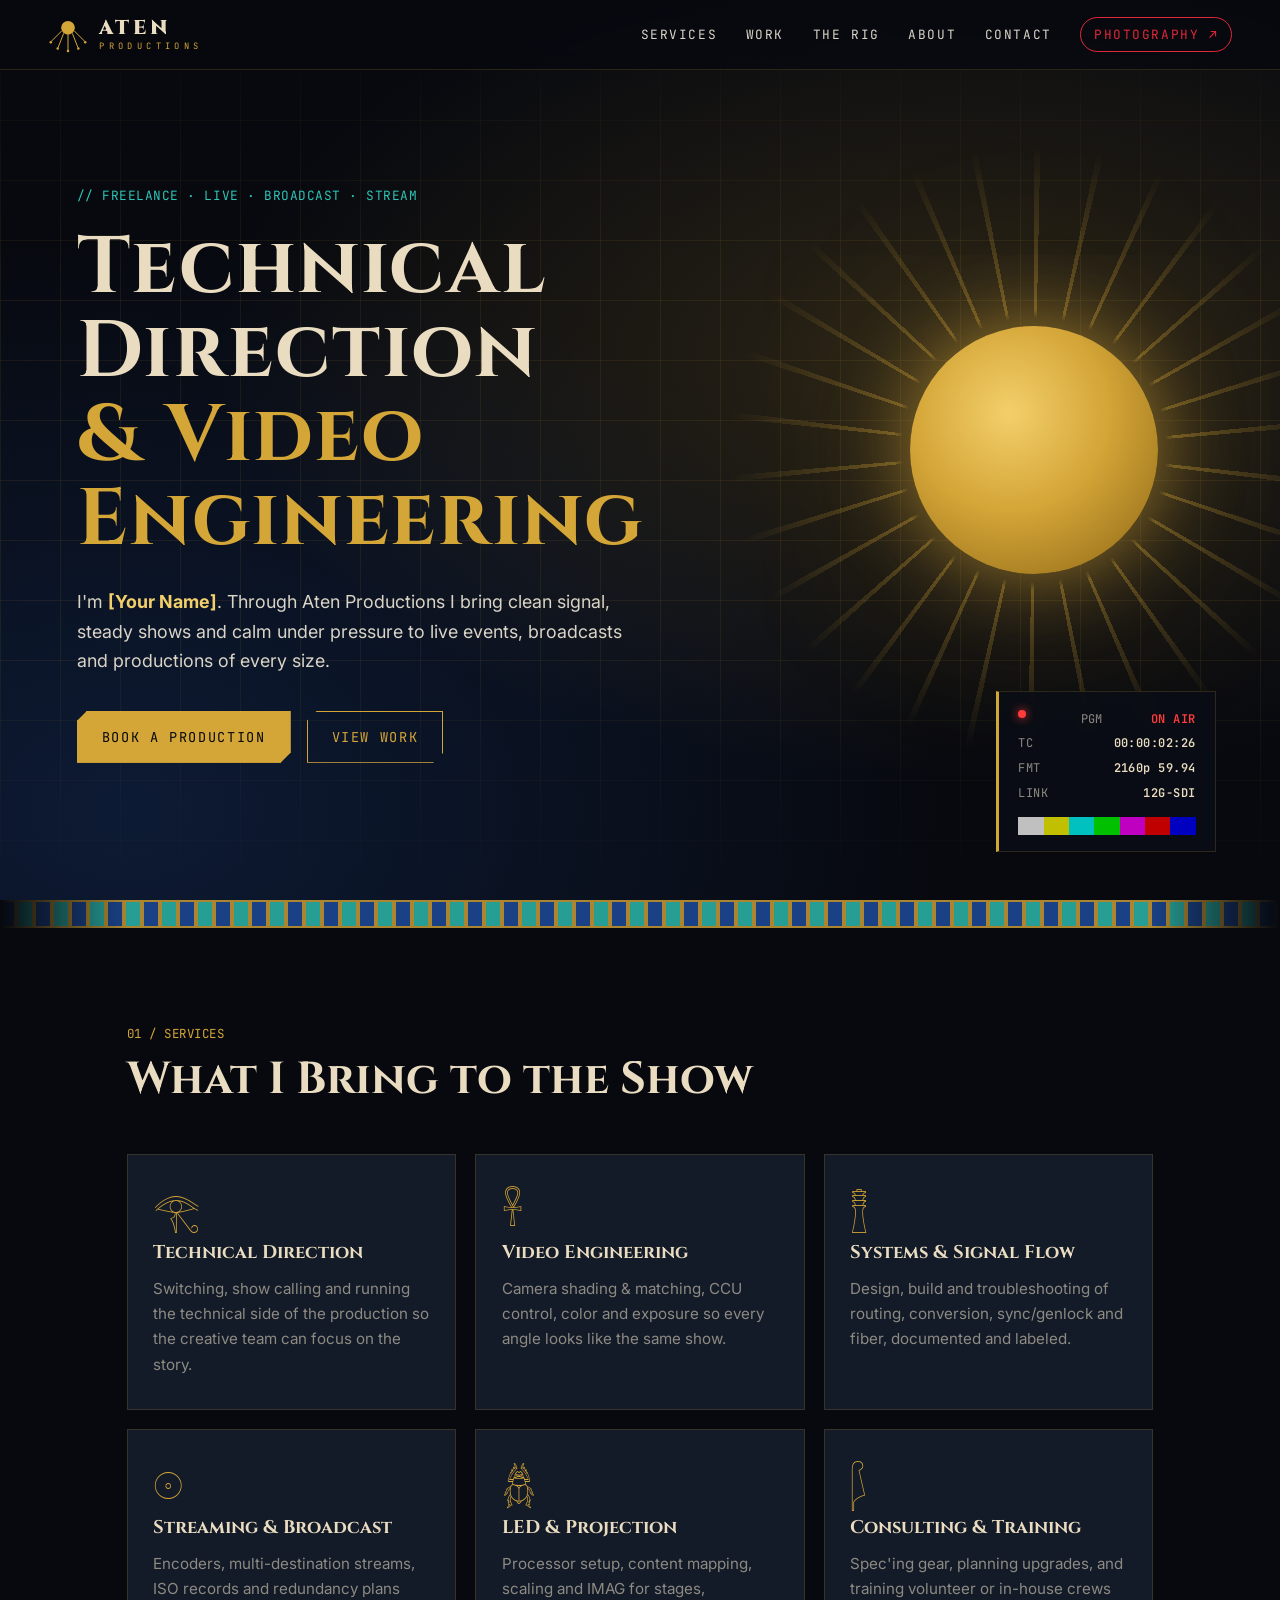
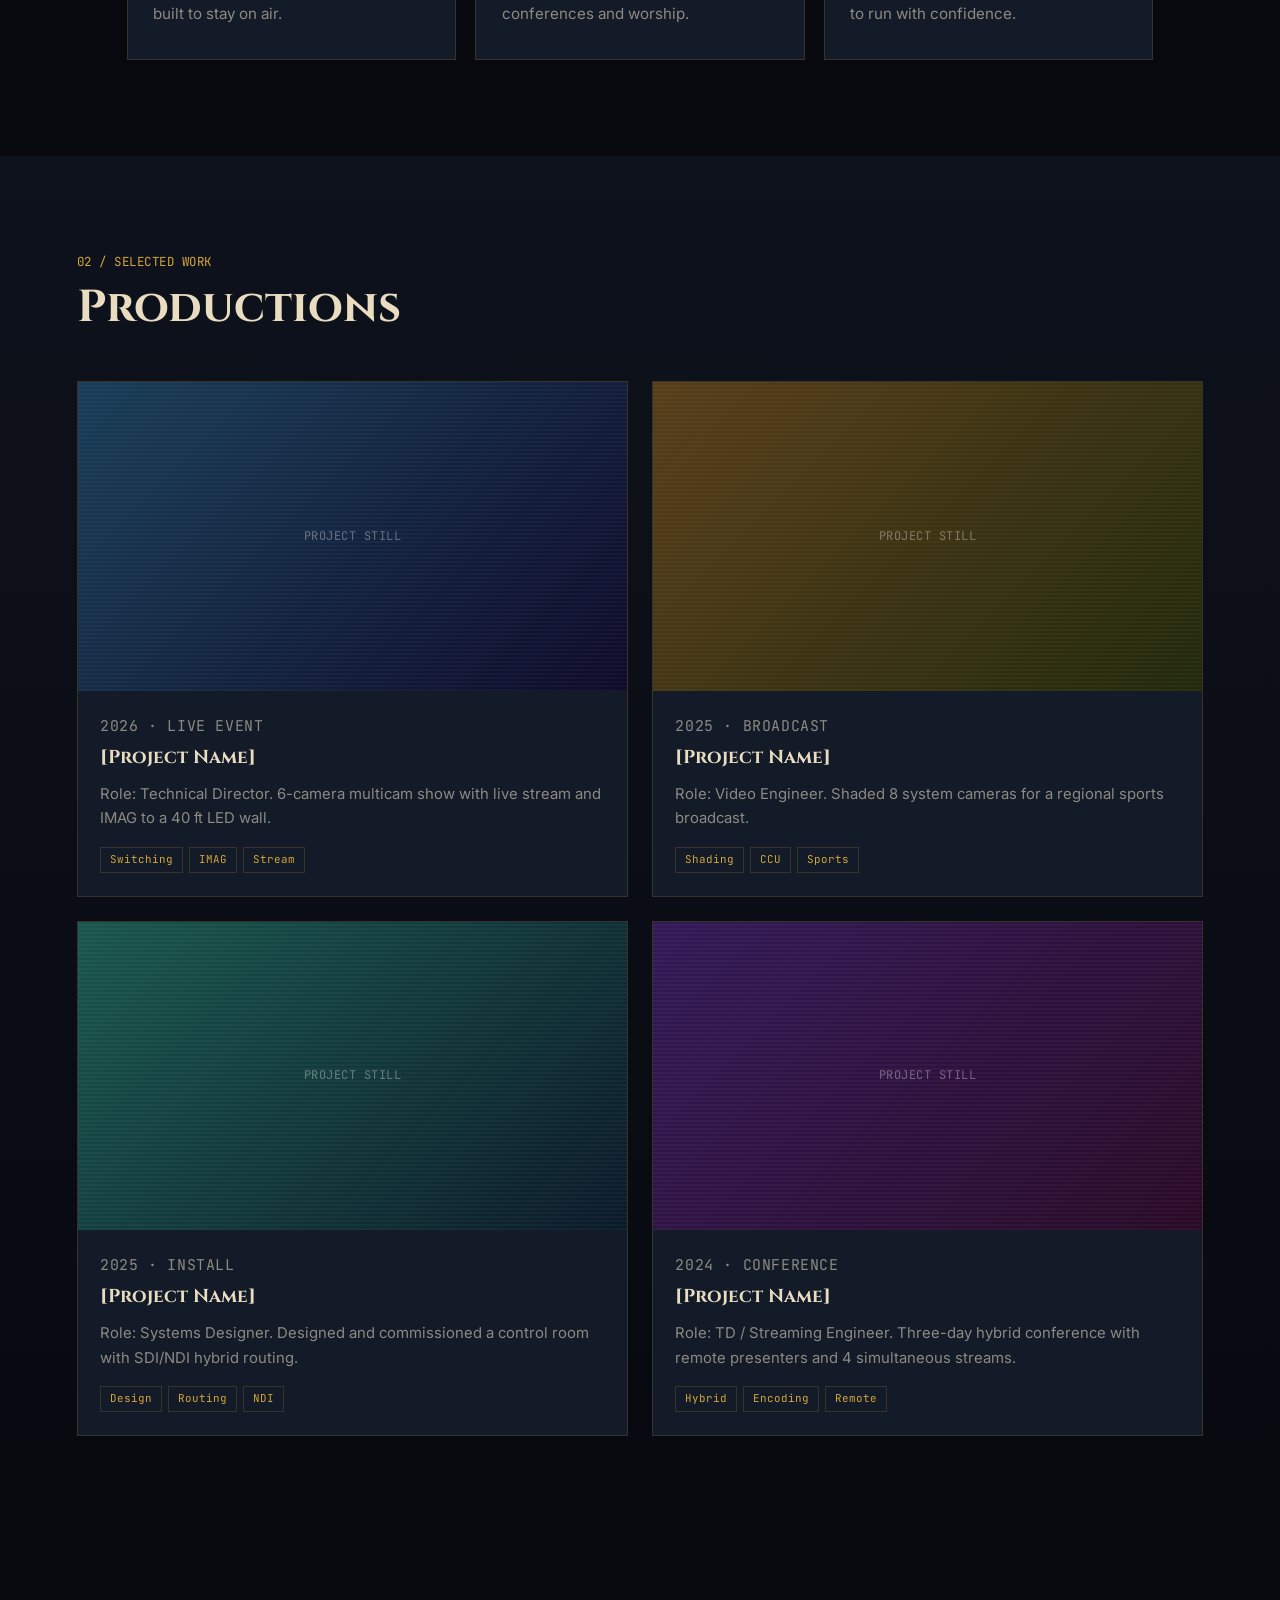
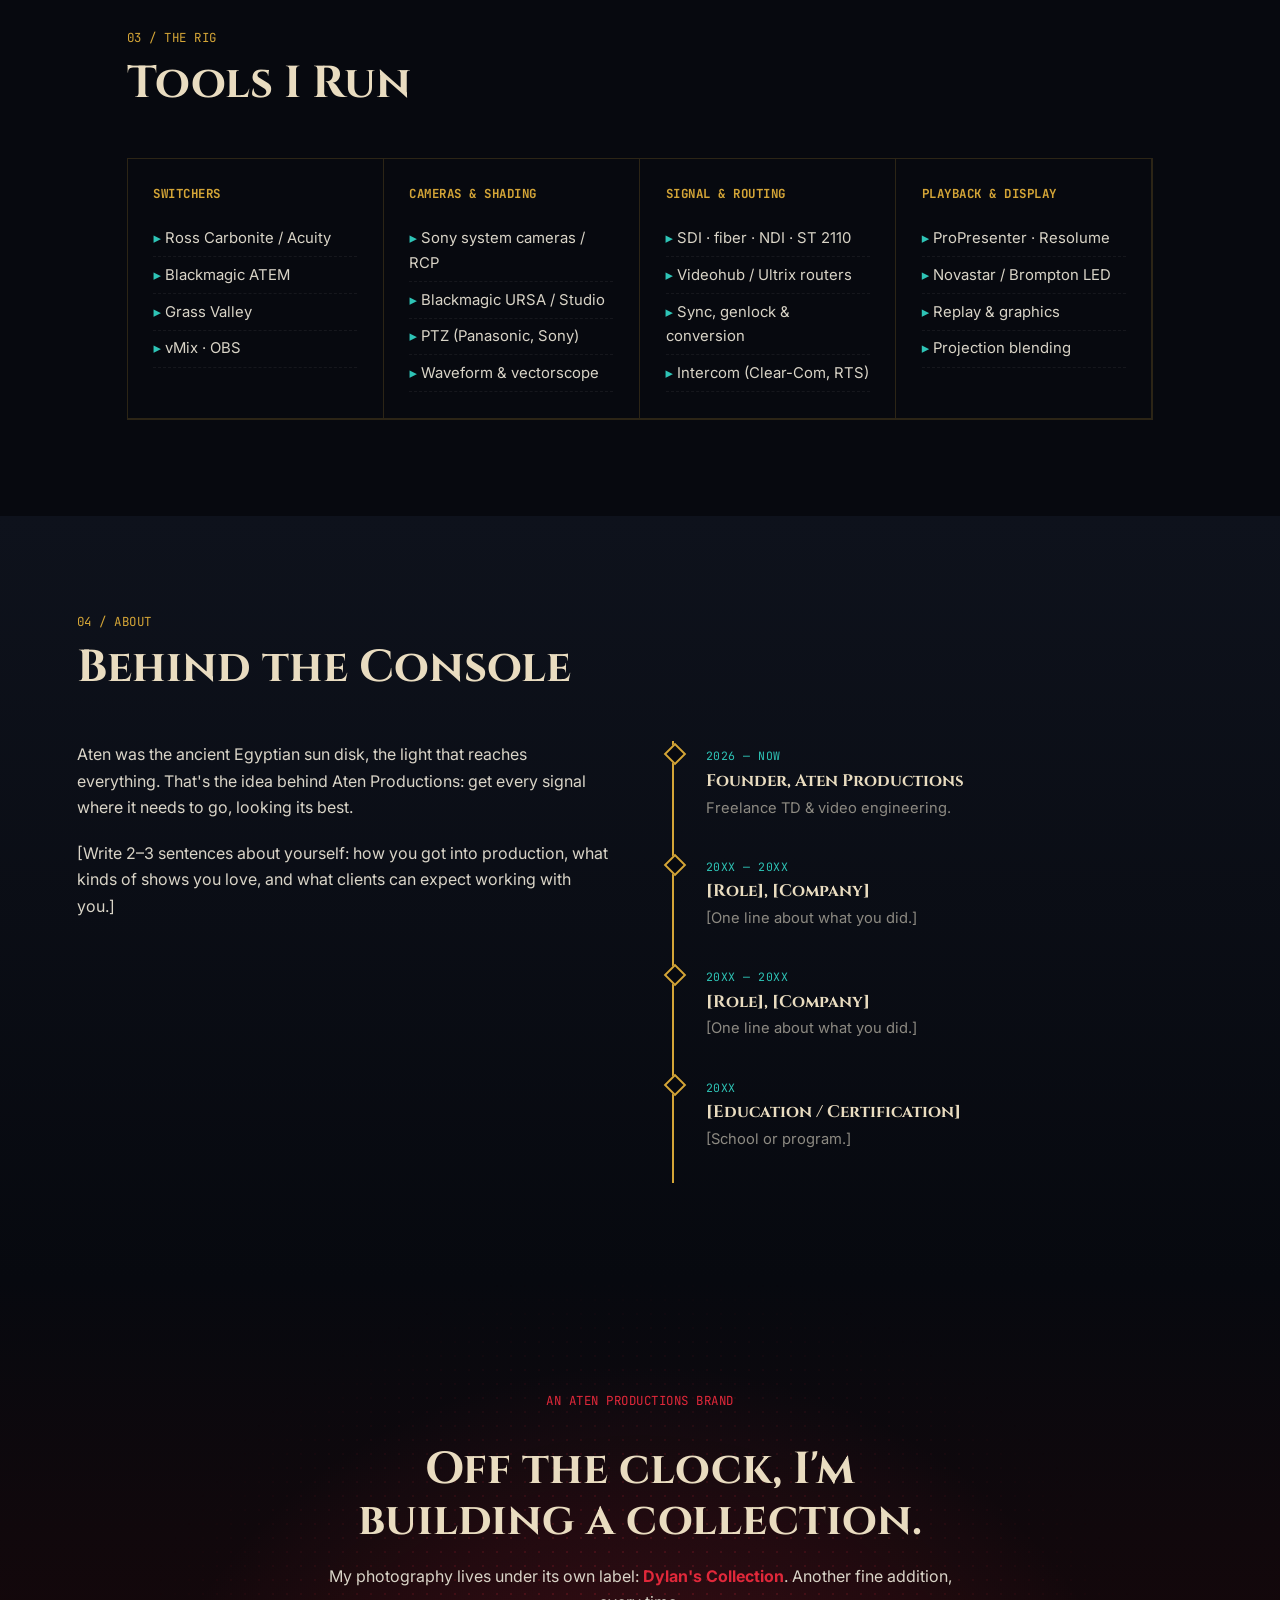
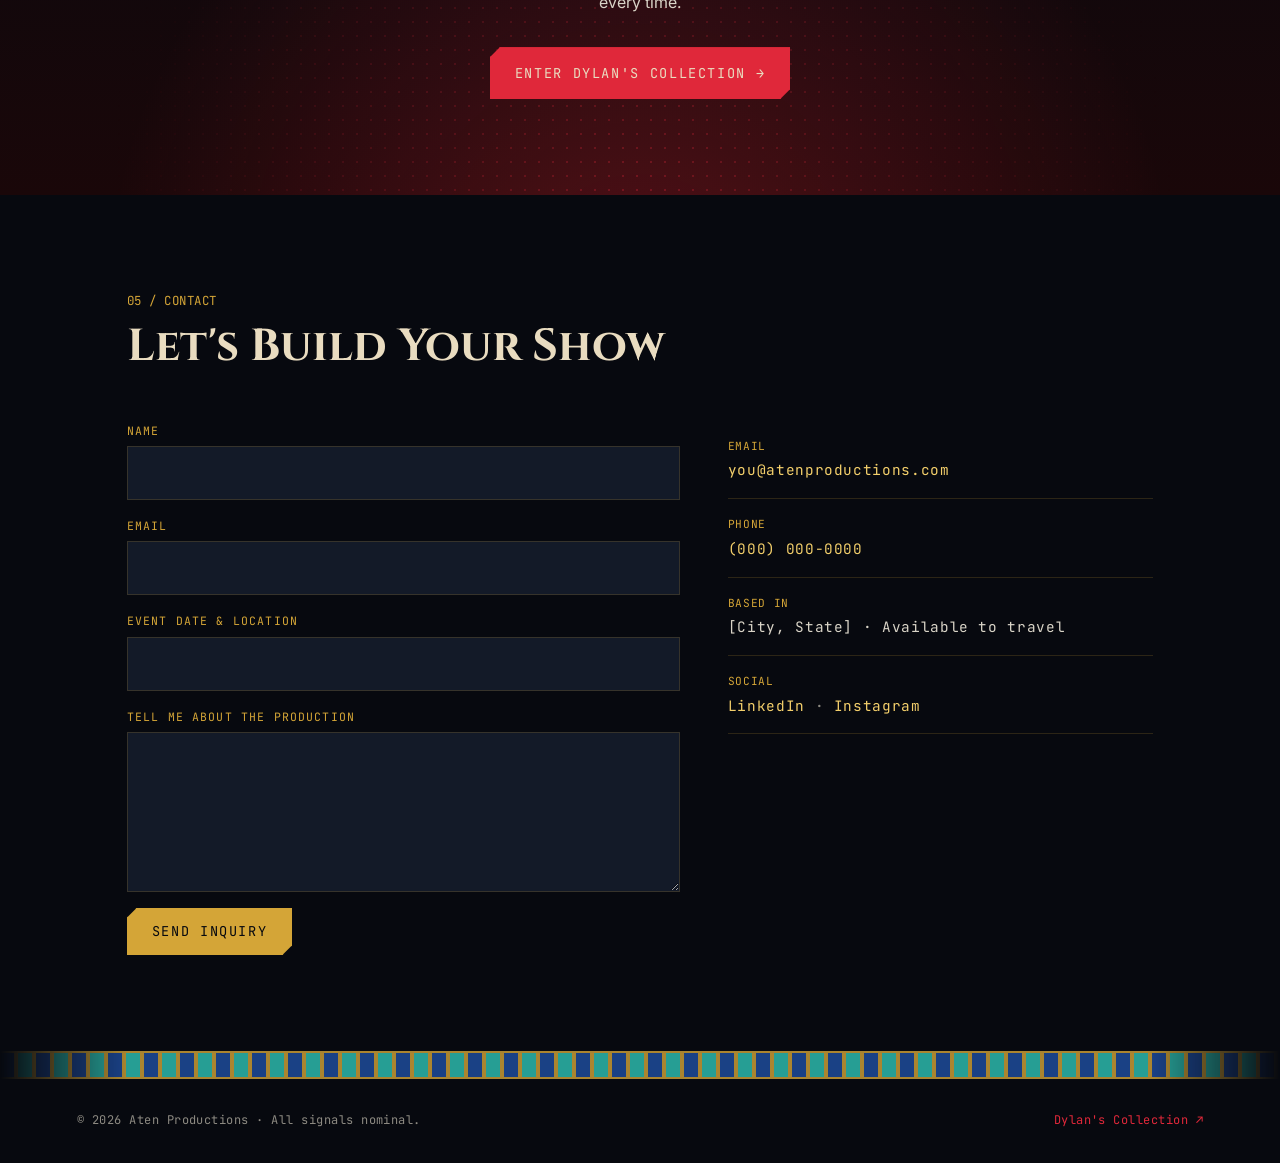
==== commit 8e80c1df: "Make all site content editable from one place (Pages CMS) - Move every piece of text, contact info, " ====
--- a/index.html
+++ b/index.html
@@ -1,5 +1,5 @@
 <!doctype html>
-<html lang="en">
+<html lang="en" data-root="">
 <head>
   <meta charset="utf-8">
   <meta name="viewport" content="width=device-width, initial-scale=1">
@@ -49,8 +49,7 @@
     <div class="hero-inner">
       <p class="eyebrow mono">// FREELANCE · LIVE · BROADCAST · STREAM</p>
       <h1>Technical Direction<br><span class="gold">&amp; Video Engineering</span></h1>
-      <p class="lede">I'm <strong>[Your Name]</strong>. Through Aten Productions I bring clean signal, steady shows and
-        calm under pressure to live events, broadcasts and productions of every size.</p>
+      <p class="lede">I'm <strong data-bind="name"></strong>. <span data-bind="hero_text"></span></p>
       <div class="cta-row">
         <a href="#contact" class="btn btn-gold">Book a Production</a>
         <a href="#work" class="btn btn-ghost">View Work</a>
@@ -61,8 +60,8 @@
     <aside class="monitor mono" aria-label="Status readout">
       <div class="mon-row"><span class="tally"></span> PGM <b>ON AIR</b></div>
       <div class="mon-row">TC <b id="timecode">00:00:00:00</b></div>
-      <div class="mon-row">FMT <b>2160p 59.94</b></div>
-      <div class="mon-row">LINK <b>12G-SDI</b></div>
+      <div class="mon-row">FMT <b data-bind="monitor.format"></b></div>
+      <div class="mon-row">LINK <b data-bind="monitor.link"></b></div>
       <div class="bars" aria-hidden="true">
         <i></i><i></i><i></i><i></i><i></i><i></i><i></i>
       </div>
@@ -77,38 +76,7 @@
       <p class="mono kicker">01 / SERVICES</p>
       <h2>What I Bring to the Show</h2>
     </header>
-    <div class="cards">
-      <article class="card">
-        <div class="glyph">𓂀</div>
-        <h3>Technical Direction</h3>
-        <p>Switching, show calling and running the technical side of the production so the creative team can focus on the story.</p>
-      </article>
-      <article class="card">
-        <div class="glyph">𓋹</div>
-        <h3>Video Engineering</h3>
-        <p>Camera shading &amp; matching, CCU control, color and exposure so every angle looks like the same show.</p>
-      </article>
-      <article class="card">
-        <div class="glyph">𓊽</div>
-        <h3>Systems &amp; Signal Flow</h3>
-        <p>Design, build and troubleshooting of routing, conversion, sync/genlock and fiber, documented and labeled.</p>
-      </article>
-      <article class="card">
-        <div class="glyph">𓇳</div>
-        <h3>Streaming &amp; Broadcast</h3>
-        <p>Encoders, multi-destination streams, ISO records and redundancy plans built to stay on air.</p>
-      </article>
-      <article class="card">
-        <div class="glyph">𓆣</div>
-        <h3>LED &amp; Projection</h3>
-        <p>Processor setup, content mapping, scaling and IMAG for stages, conferences and worship.</p>
-      </article>
-      <article class="card">
-        <div class="glyph">𓏏</div>
-        <h3>Consulting &amp; Training</h3>
-        <p>Spec'ing gear, planning upgrades, and training volunteer or in-house crews to run with confidence.</p>
-      </article>
-    </div>
+    <div class="cards" id="services-list"><!-- filled from content/aten.json --></div>
   </section>
 
   <!-- ============ WORK ============ -->
@@ -117,45 +85,7 @@
       <p class="mono kicker">02 / SELECTED WORK</p>
       <h2>Productions</h2>
     </header>
-    <div class="work-grid">
-      <!-- Duplicate an <article class="work"> block per project. Replace the .work-media div with an <img> when you have stills. -->
-      <article class="work">
-        <div class="work-media" style="--h:205"><span class="mono">PROJECT STILL</span></div>
-        <div class="work-body">
-          <p class="mono meta">2026 · LIVE EVENT</p>
-          <h3>[Project Name]</h3>
-          <p>Role: Technical Director. 6-camera multicam show with live stream and IMAG to a 40 ft LED wall.</p>
-          <ul class="tags"><li>Switching</li><li>IMAG</li><li>Stream</li></ul>
-        </div>
-      </article>
-      <article class="work">
-        <div class="work-media" style="--h:35"><span class="mono">PROJECT STILL</span></div>
-        <div class="work-body">
-          <p class="mono meta">2025 · BROADCAST</p>
-          <h3>[Project Name]</h3>
-          <p>Role: Video Engineer. Shaded 8 system cameras for a regional sports broadcast.</p>
-          <ul class="tags"><li>Shading</li><li>CCU</li><li>Sports</li></ul>
-        </div>
-      </article>
-      <article class="work">
-        <div class="work-media" style="--h:170"><span class="mono">PROJECT STILL</span></div>
-        <div class="work-body">
-          <p class="mono meta">2025 · INSTALL</p>
-          <h3>[Project Name]</h3>
-          <p>Role: Systems Designer. Designed and commissioned a control room with SDI/NDI hybrid routing.</p>
-          <ul class="tags"><li>Design</li><li>Routing</li><li>NDI</li></ul>
-        </div>
-      </article>
-      <article class="work">
-        <div class="work-media" style="--h:265"><span class="mono">PROJECT STILL</span></div>
-        <div class="work-body">
-          <p class="mono meta">2024 · CONFERENCE</p>
-          <h3>[Project Name]</h3>
-          <p>Role: TD / Streaming Engineer. Three-day hybrid conference with remote presenters and 4 simultaneous streams.</p>
-          <ul class="tags"><li>Hybrid</li><li>Encoding</li><li>Remote</li></ul>
-        </div>
-      </article>
-    </div>
+    <div class="work-grid" id="work-list"><!-- filled from content/aten.json --></div>
   </section>
 
   <!-- ============ RIG ============ -->
@@ -164,25 +94,7 @@
       <p class="mono kicker">03 / THE RIG</p>
       <h2>Tools I Run</h2>
     </header>
-    <div class="spec">
-      <div class="spec-col">
-        <h4 class="mono">SWITCHERS</h4>
-        <ul><li>Ross Carbonite / Acuity</li><li>Blackmagic ATEM</li><li>Grass Valley</li><li>vMix · OBS</li></ul>
-      </div>
-      <div class="spec-col">
-        <h4 class="mono">CAMERAS &amp; SHADING</h4>
-        <ul><li>Sony system cameras / RCP</li><li>Blackmagic URSA / Studio</li><li>PTZ (Panasonic, Sony)</li><li>Waveform &amp; vectorscope</li></ul>
-      </div>
-      <div class="spec-col">
-        <h4 class="mono">SIGNAL &amp; ROUTING</h4>
-        <ul><li>SDI · fiber · NDI · ST 2110</li><li>Videohub / Ultrix routers</li><li>Sync, genlock &amp; conversion</li><li>Intercom (Clear-Com, RTS)</li></ul>
-      </div>
-      <div class="spec-col">
-        <h4 class="mono">PLAYBACK &amp; DISPLAY</h4>
-        <ul><li>ProPresenter · Resolume</li><li>Novastar / Brompton LED</li><li>Replay &amp; graphics</li><li>Projection blending</li></ul>
-      </div>
-    </div>
-    <p class="mono note">// Edit this list to match your real gear and skills.</p>
+    <div class="spec" id="rig-list"><!-- filled from content/aten.json --></div>
   </section>
 
   <!-- ============ ABOUT / TIMELINE ============ -->
@@ -193,18 +105,10 @@
     </header>
     <div class="about">
       <div class="about-text">
-        <p>Aten was the ancient Egyptian sun disk, the light that reaches everything. That's the idea behind
-          Aten Productions: get every signal where it needs to go, looking its best.</p>
-        <p>[Write 2–3 sentences about yourself: how you got into production, what kinds of shows you love, and what
-          clients can expect working with you.]</p>
-        <a href="assets/resume.pdf" class="btn btn-ghost">Download Résumé</a>
+        <div id="about-text"></div>
+        <a data-href="resume" class="btn btn-ghost" download>Download Résumé</a>
       </div>
-      <ol class="timeline">
-        <li><span class="mono">2026 — NOW</span><h4>Founder, Aten Productions</h4><p>Freelance TD &amp; video engineering.</p></li>
-        <li><span class="mono">20XX — 20XX</span><h4>[Role], [Company]</h4><p>[One line about what you did.]</p></li>
-        <li><span class="mono">20XX — 20XX</span><h4>[Role], [Company]</h4><p>[One line about what you did.]</p></li>
-        <li><span class="mono">20XX</span><h4>[Education / Certification]</h4><p>[School or program.]</p></li>
-      </ol>
+      <ol class="timeline" id="timeline"></ol>
     </div>
   </section>
 
@@ -225,7 +129,7 @@
       <h2>Let's Build Your Show</h2>
     </header>
     <div class="contact">
-      <form class="contact-form" action="mailto:you@atenproductions.com" method="post" enctype="text/plain">
+      <form class="contact-form" id="contact-form" method="post" enctype="text/plain">
         <label>Name<input name="name" required></label>
         <label>Email<input name="email" type="email" required></label>
         <label>Event date &amp; location<input name="event"></label>
@@ -233,10 +137,10 @@
         <button class="btn btn-gold" type="submit">Send Inquiry</button>
       </form>
       <div class="contact-info mono">
-        <p><span>EMAIL</span><a href="mailto:you@atenproductions.com">you@atenproductions.com</a></p>
-        <p><span>PHONE</span>(000) 000-0000</p>
-        <p><span>BASED IN</span>[City, State] · Available to travel</p>
-        <p><span>SOCIAL</span><a href="#">LinkedIn</a> · <a href="#">Instagram</a></p>
+        <p data-optional><span>EMAIL</span><a data-href="contact.email|mailto:" data-bind="contact.email"></a></p>
+        <p data-optional><span>PHONE</span><a data-href="contact.phone|tel:" data-bind="contact.phone"></a></p>
+        <p data-optional><span>BASED IN</span><span class="v" data-bind="contact.location"></span></p>
+        <p data-optional id="socials-row"><span>SOCIAL</span><span class="v" id="socials"></span></p>
       </div>
     </div>
   </section>
@@ -247,6 +151,7 @@
     <a href="photography/">Dylan's Collection ↗</a>
   </footer>
 
+  <script src="js/content.js"></script>
   <script src="js/aten.js"></script>
 </body>
 </html>
--- a/css/aten.css
+++ b/css/aten.css
@@ -24,6 +24,7 @@
 }
 
 * { box-sizing: border-box; margin: 0; padding: 0; }
+[hidden] { display: none !important; }
 html { scroll-behavior: smooth; }
 body {
   background: var(--night);
@@ -282,7 +283,8 @@
 .contact-form input:focus, .contact-form textarea:focus { outline: none; border-color: var(--gold); box-shadow: 0 0 0 3px rgba(212,165,55,.15); }
 .contact-form button { justify-self: start; }
 .contact-info p { display: grid; gap: .2rem; padding: 1rem 0; border-bottom: 1px solid var(--line); font-size: .9rem; }
-.contact-info span { color: var(--gold); font-size: .7rem; }
+.contact-info p > span:first-child { color: var(--gold); font-size: .7rem; }
+.contact-info #socials a + a::before { content: " · "; color: var(--muted); }
 
 /* Footer */
 .footer { display: flex; justify-content: space-between; flex-wrap: wrap; gap: 1rem; padding: 2rem clamp(1rem, 6vw, 5rem); color: var(--muted); font-size: .75rem; }
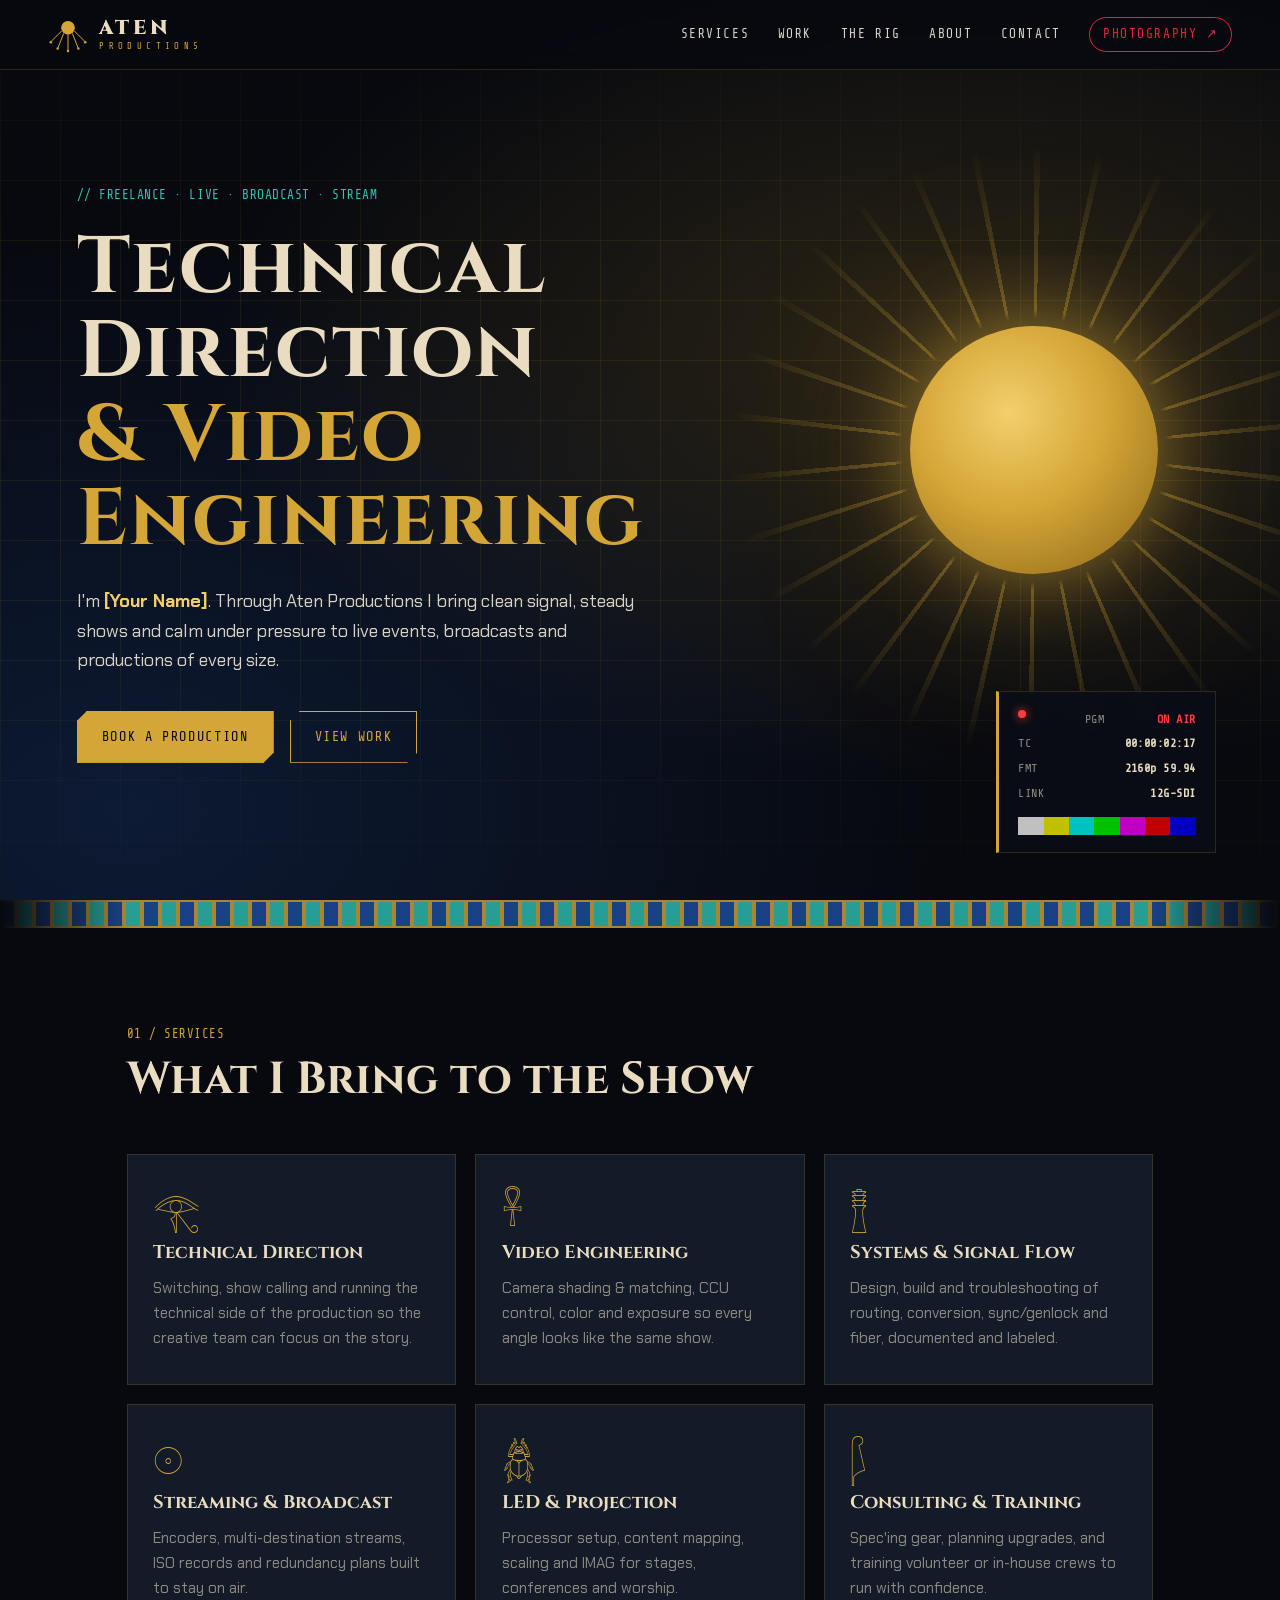
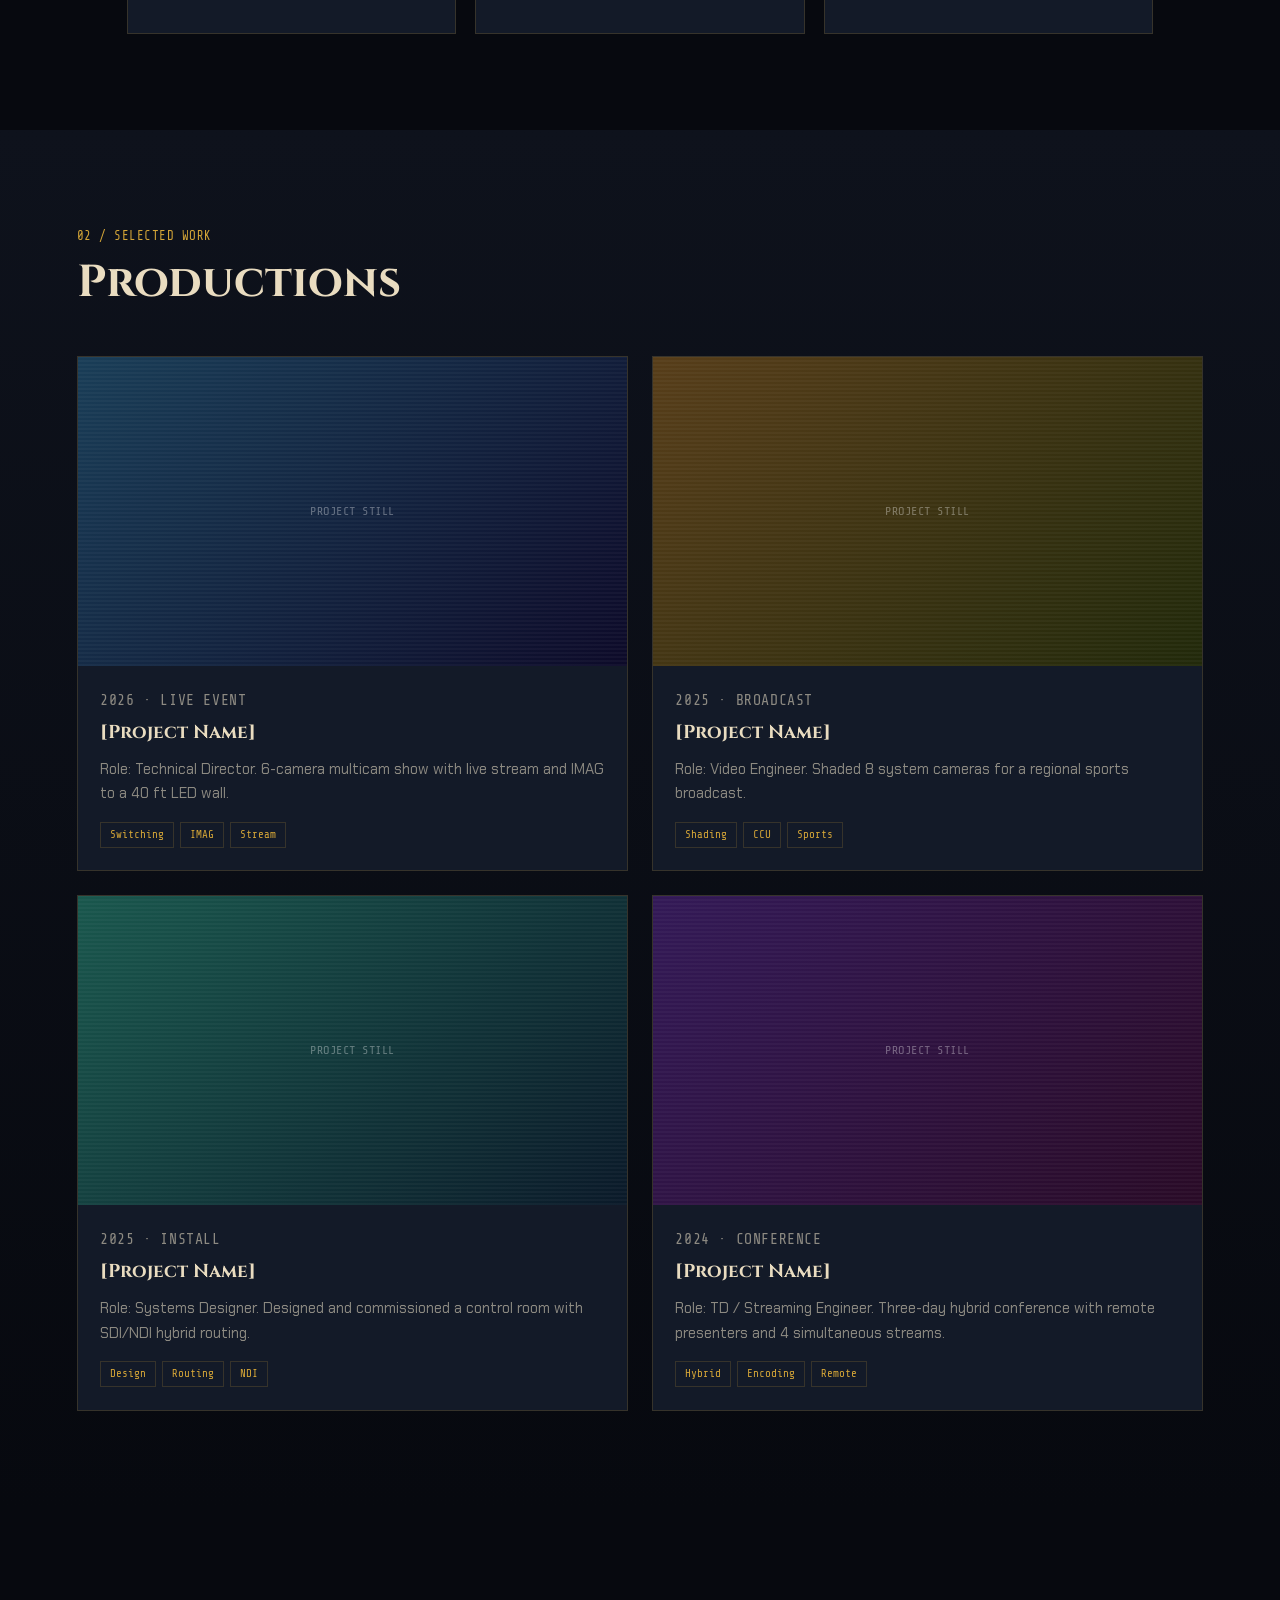
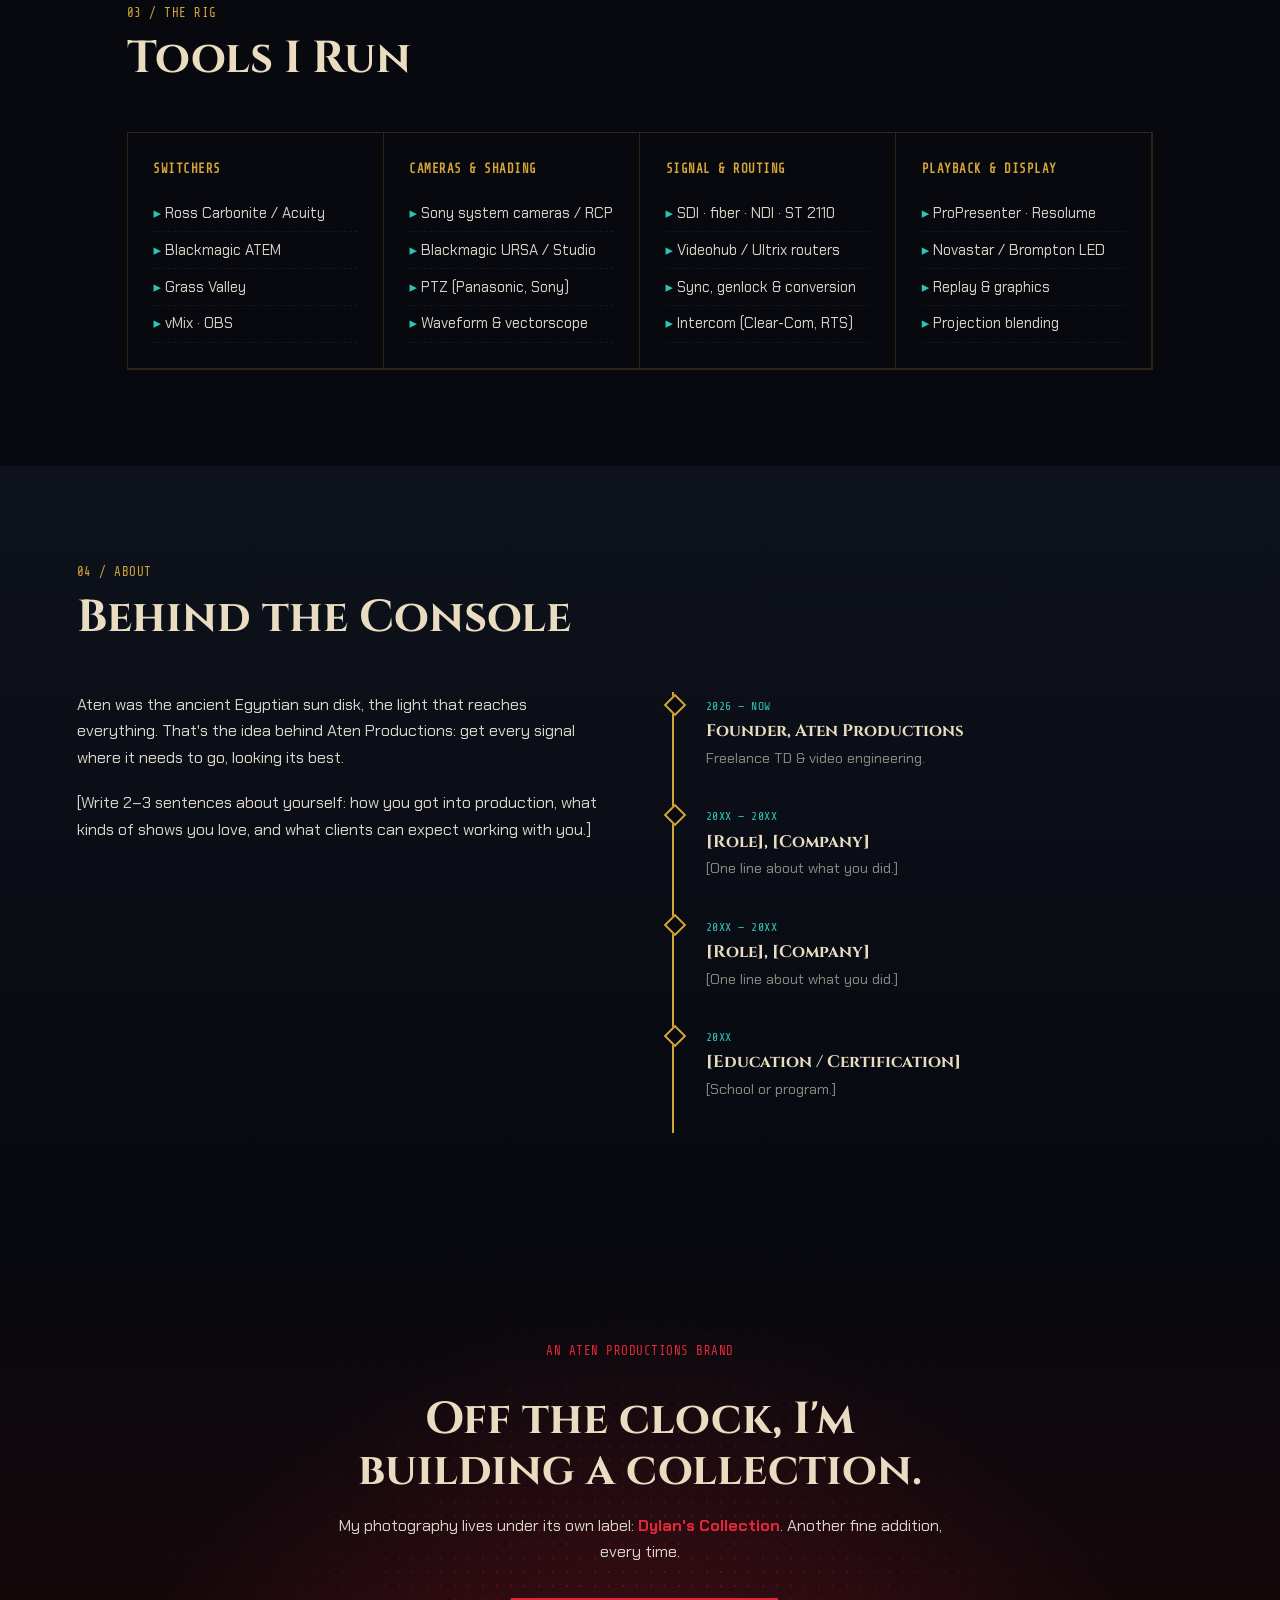
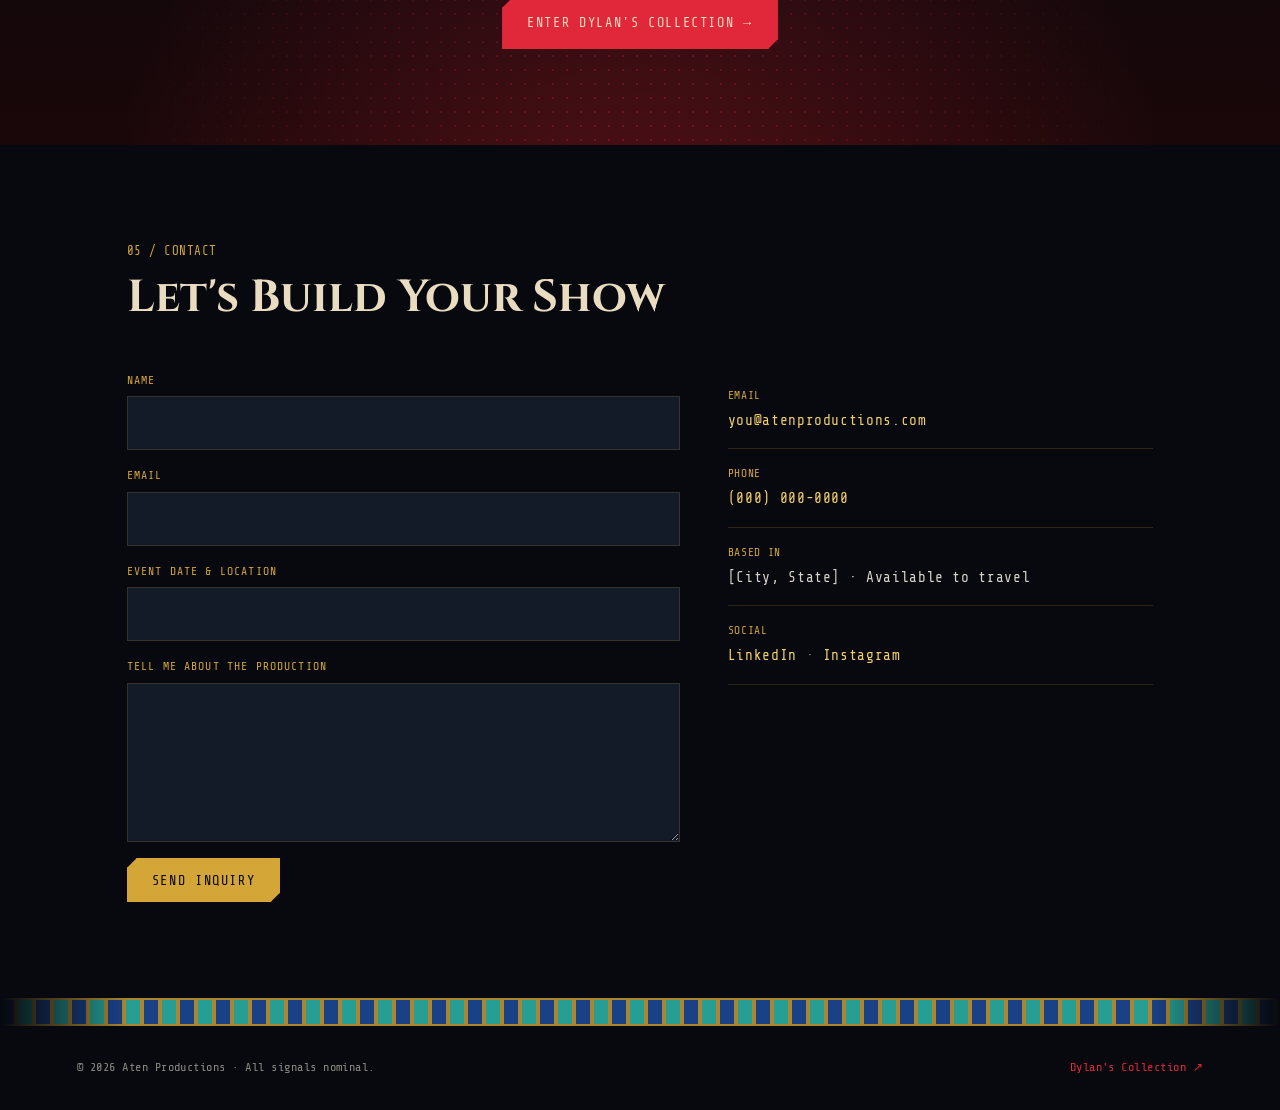
==== commit a03e8a8b: "New fonts: Chakra Petch + Share Tech Mono (Aten), Zen Old Mincho + Special Elite (photo) Replace the" ====
--- a/index.html
+++ b/index.html
@@ -7,7 +7,7 @@
   <meta name="description" content="Aten Productions: freelance Technical Director and Video Engineer for live events, broadcast and streaming.">
   <link rel="preconnect" href="https://fonts.googleapis.com">
   <link rel="preconnect" href="https://fonts.gstatic.com" crossorigin>
-  <link href="https://fonts.googleapis.com/css2?family=Cinzel:wght@500;700;900&family=Inter:wght@400;500;600&family=JetBrains+Mono:wght@400;600&family=Noto+Sans+Egyptian+Hieroglyphs&display=swap" rel="stylesheet">
+  <link href="https://fonts.googleapis.com/css2?family=Cinzel:wght@500;700;900&family=Chakra+Petch:wght@400;500;600;700&family=Share+Tech+Mono&family=Noto+Sans+Egyptian+Hieroglyphs&display=swap" rel="stylesheet">
   <link rel="stylesheet" href="css/aten.css">
 </head>
 <body>
--- a/css/aten.css
+++ b/css/aten.css
@@ -18,8 +18,8 @@
   --sakura: #e0283a; /* photo-brand accent (Dylan's Collection red) */
 
   --f-display: "Cinzel", Georgia, serif;
-  --f-body: "Inter", system-ui, sans-serif;
-  --f-mono: "JetBrains Mono", ui-monospace, monospace;
+  --f-body: "Chakra Petch", system-ui, sans-serif;
+  --f-mono: "Share Tech Mono", ui-monospace, monospace;
   --max: 1180px;
 }
 
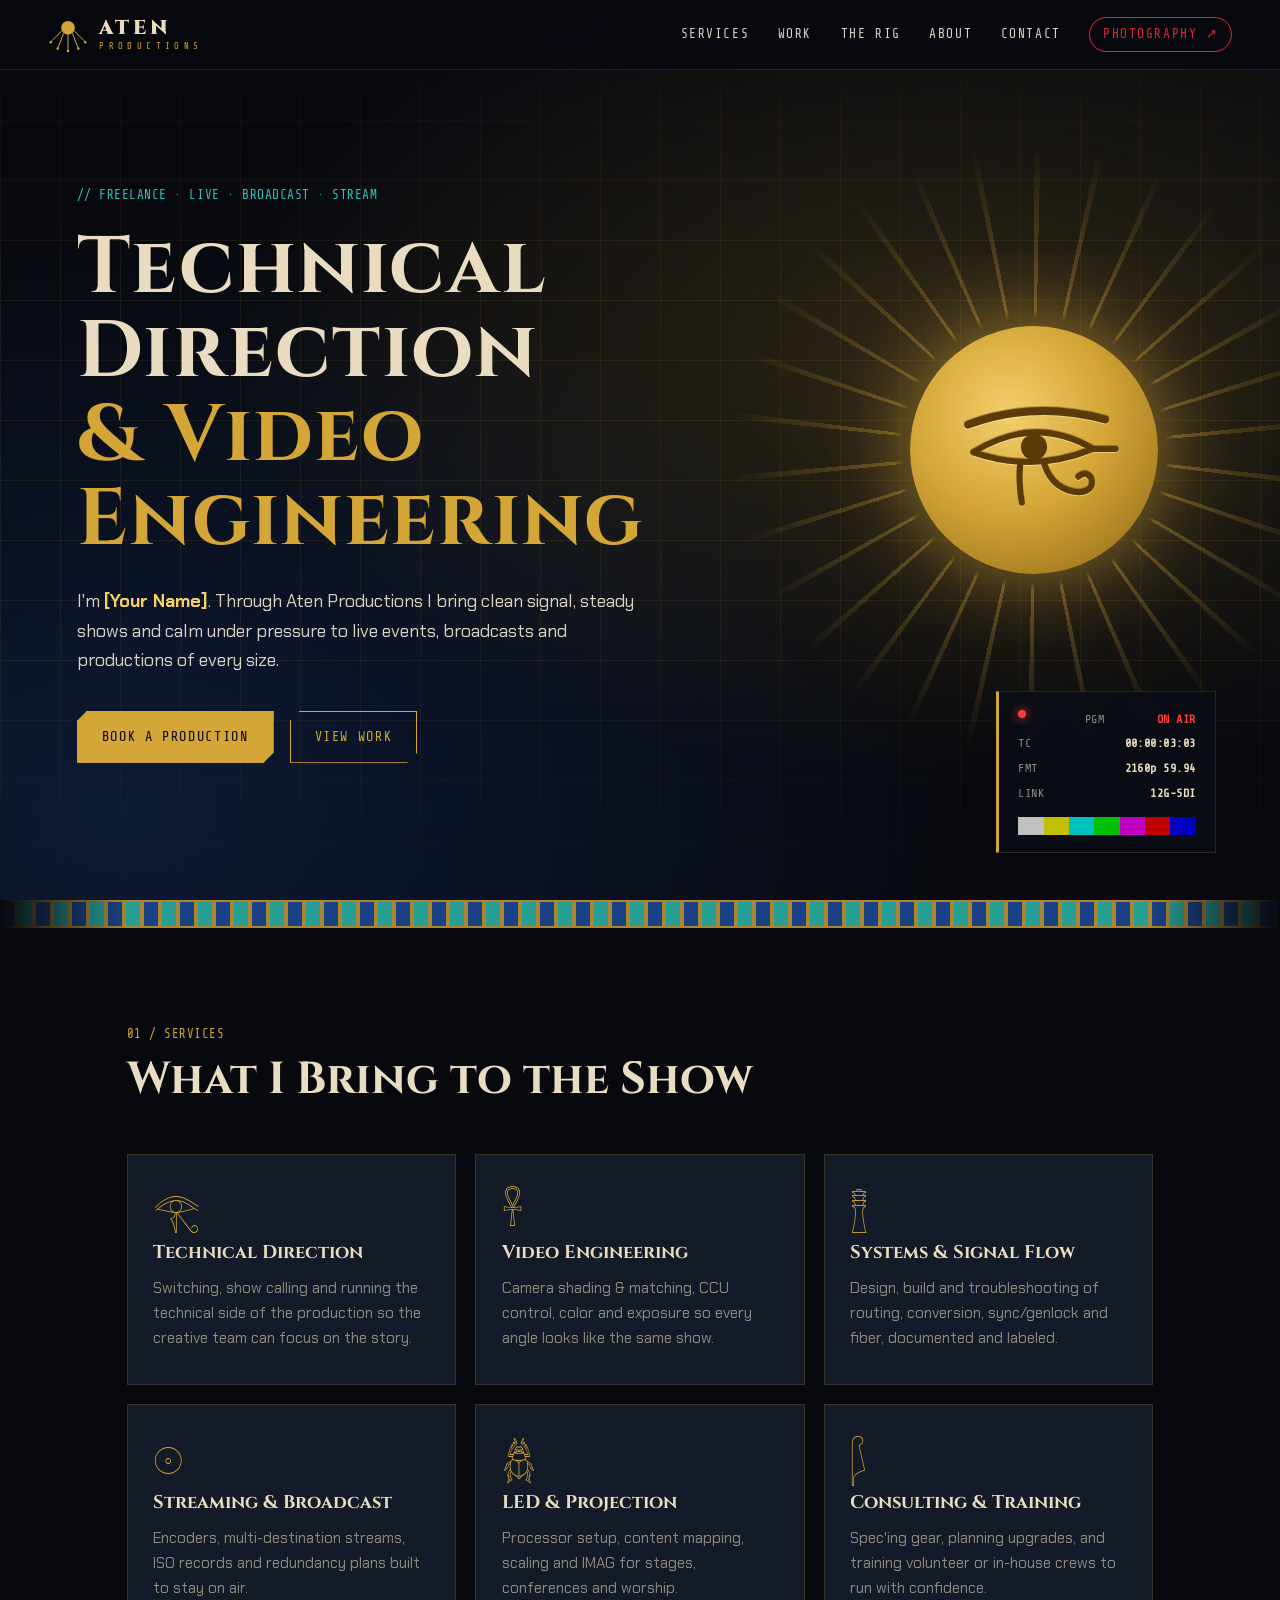
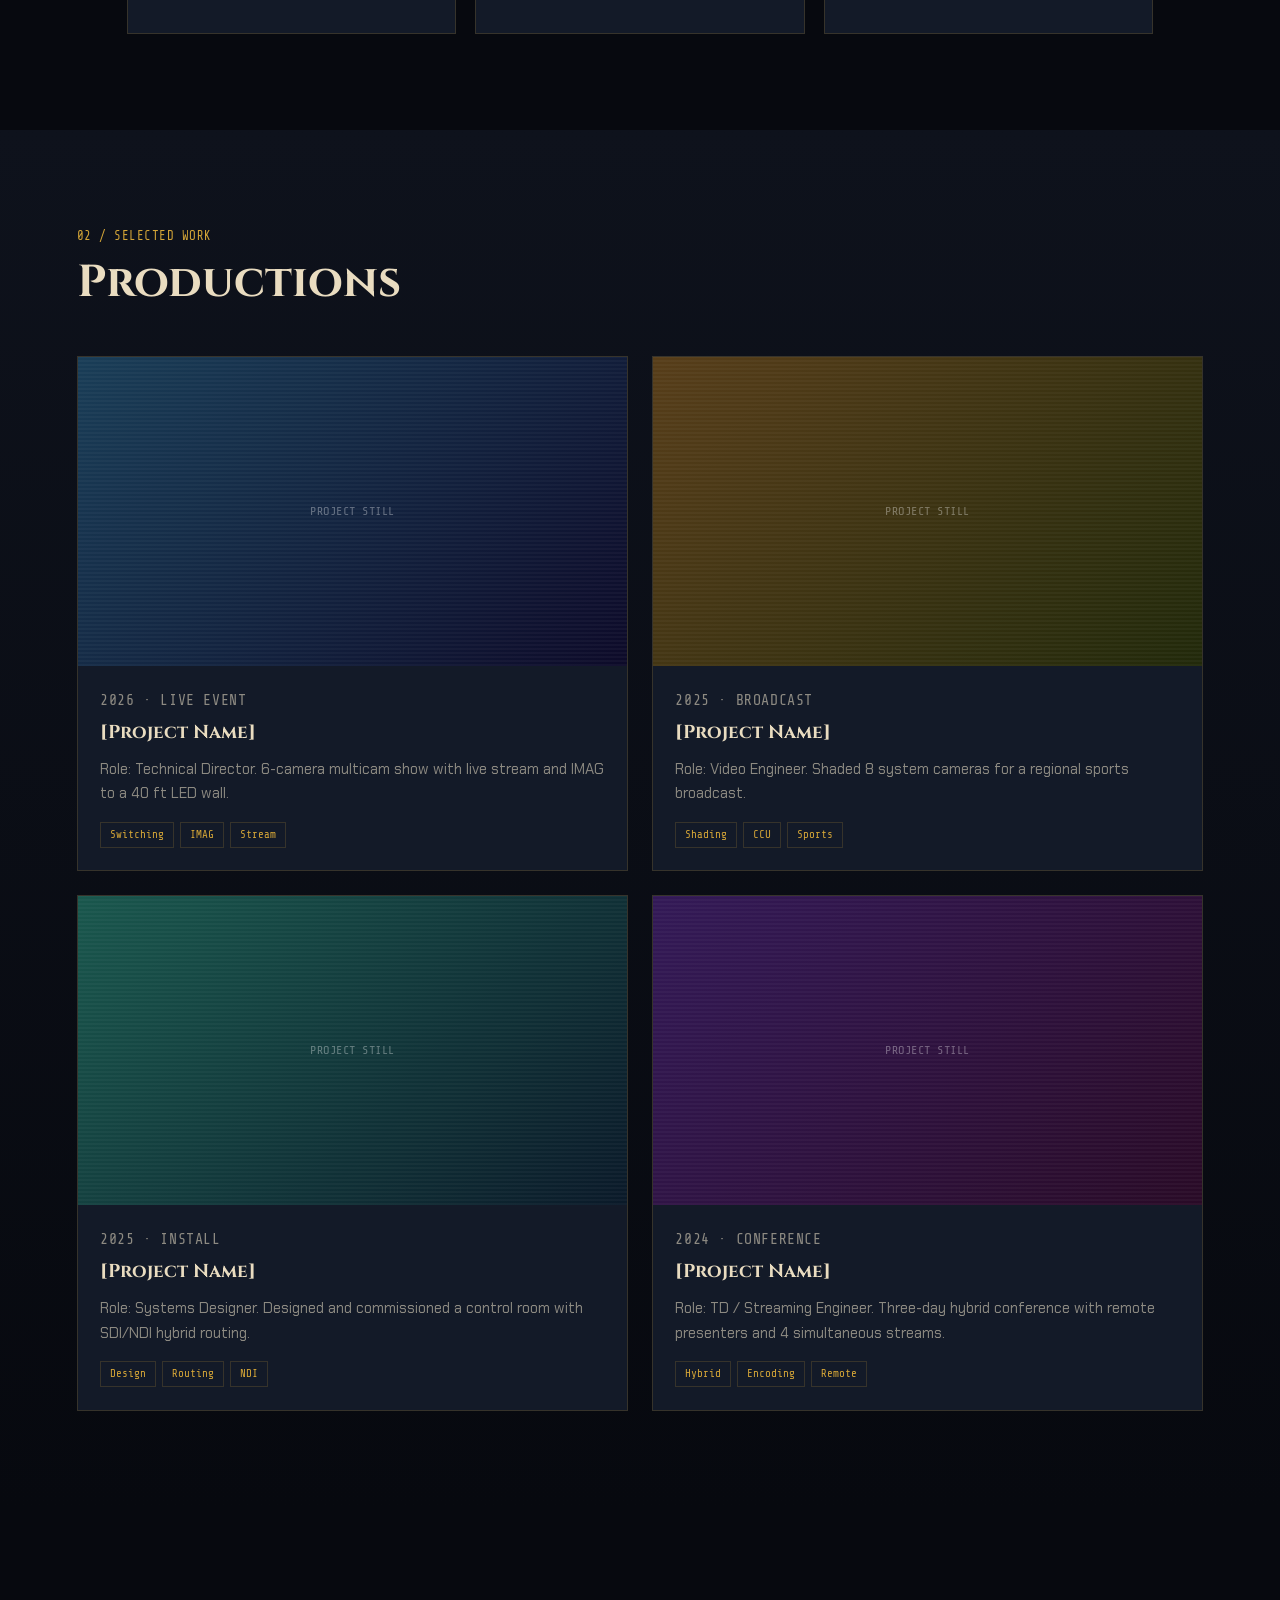
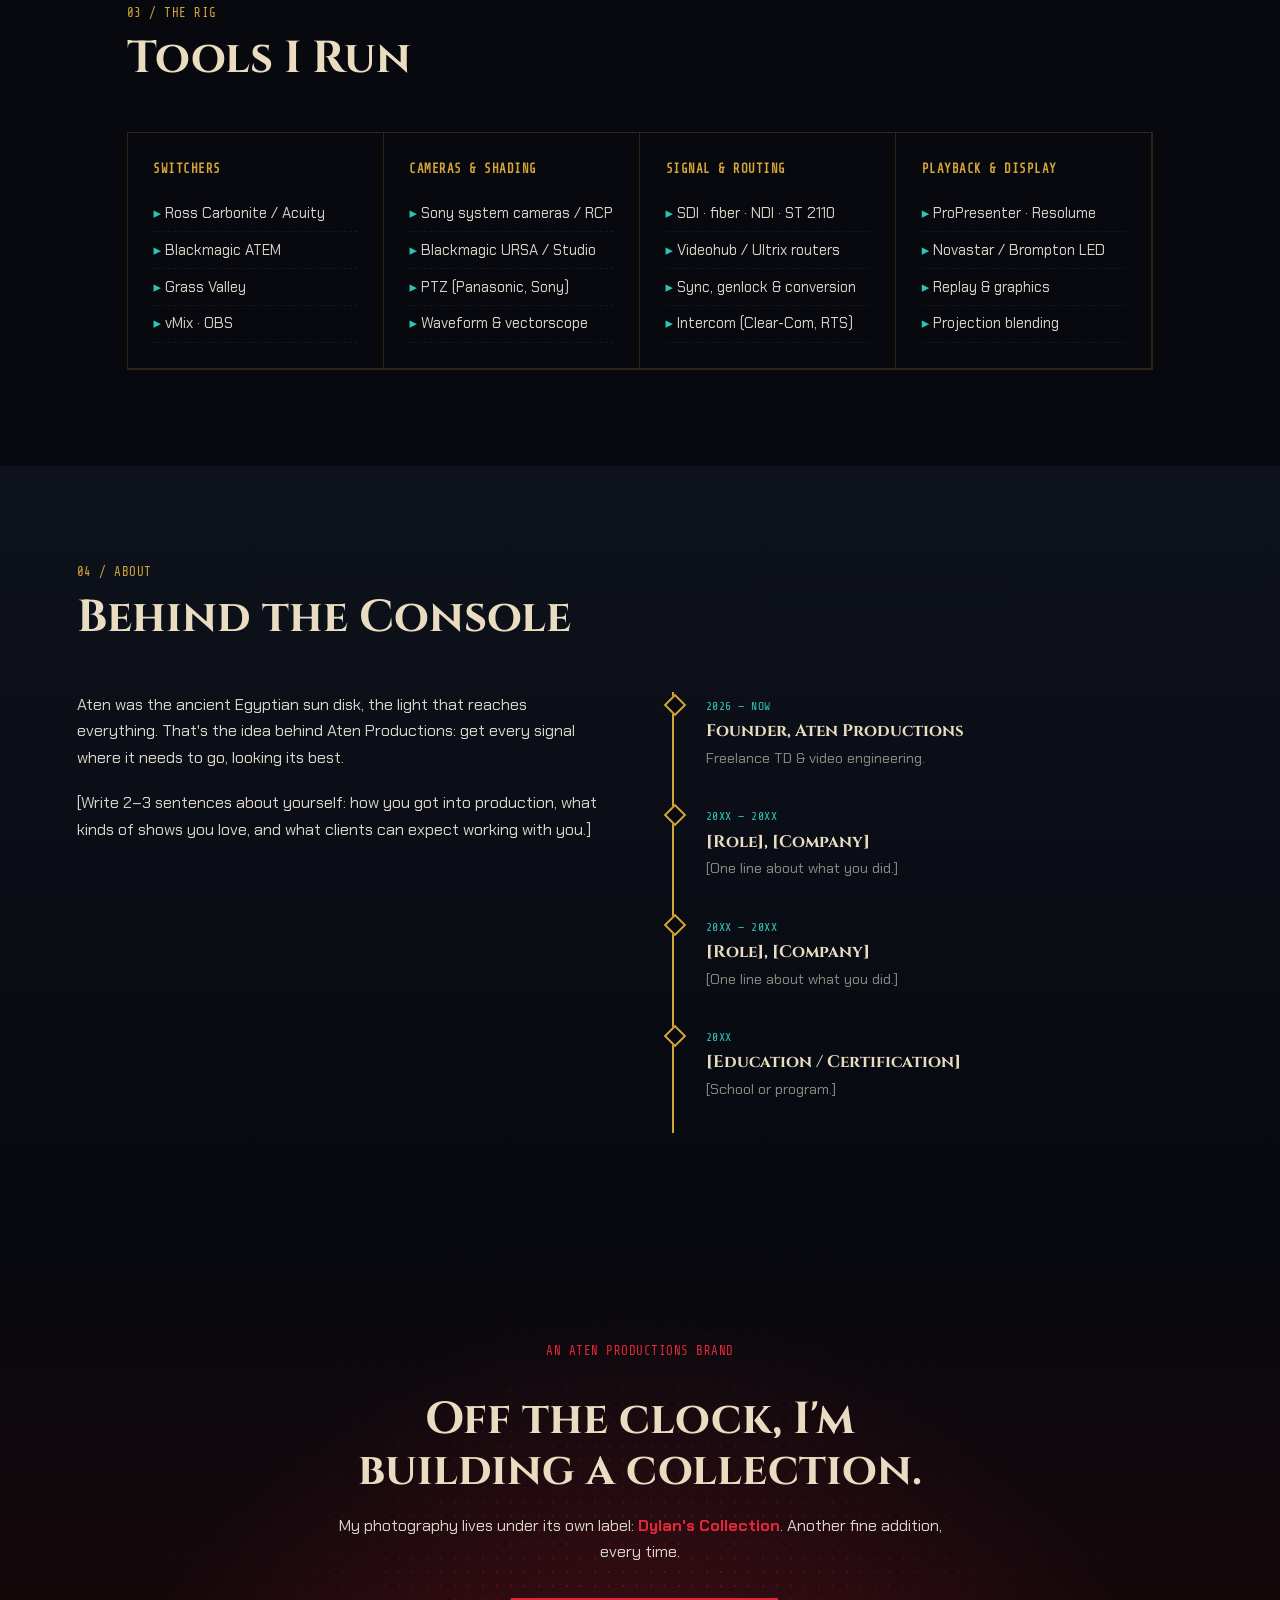
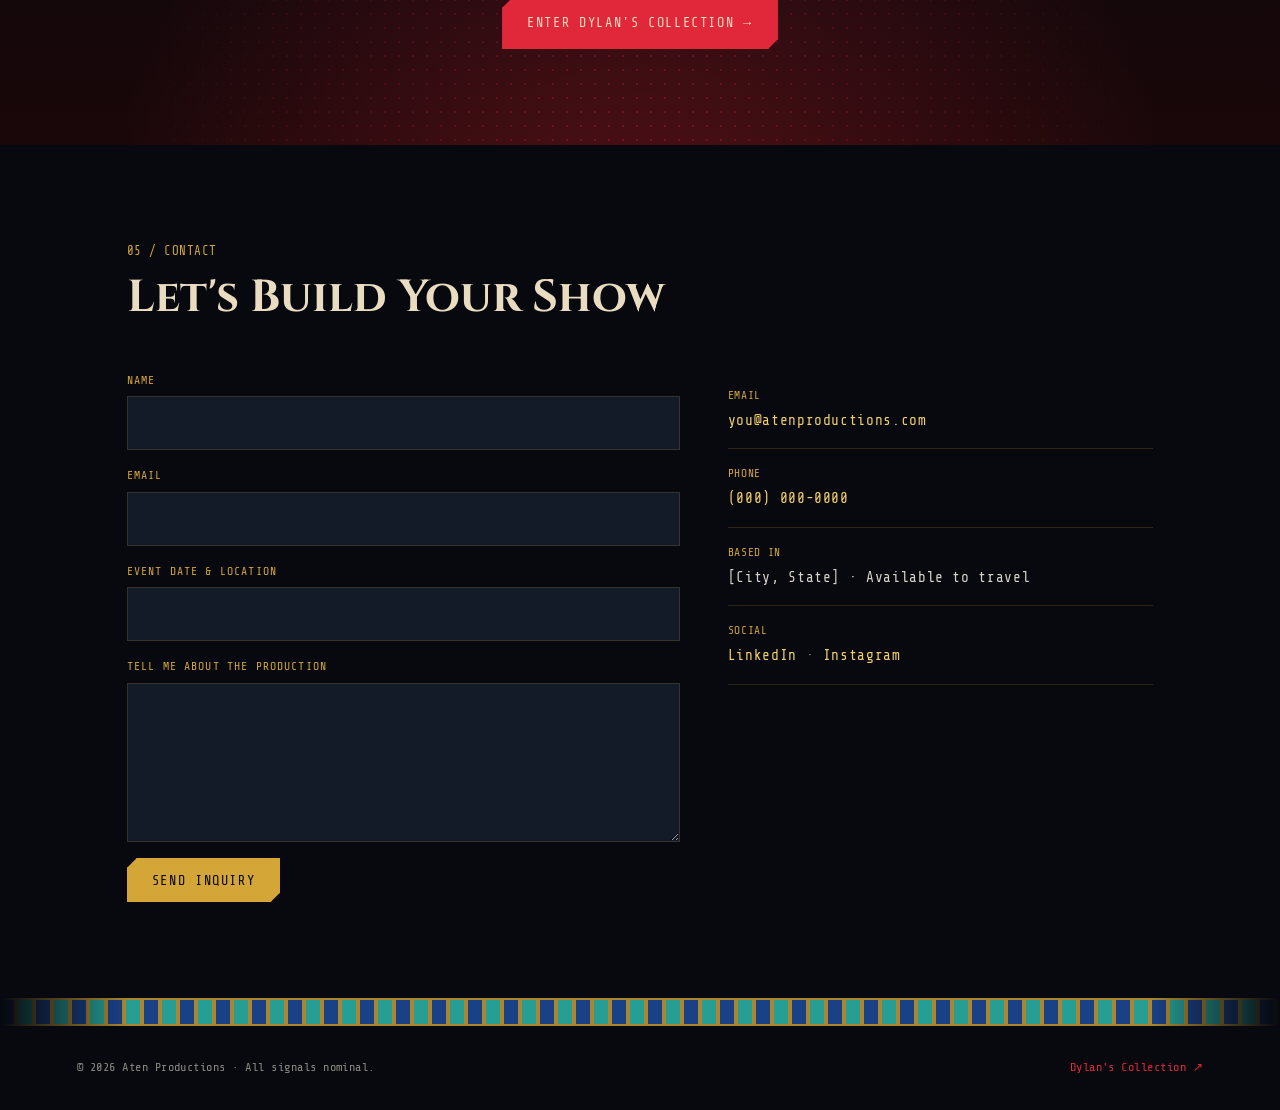
==== commit c3a8855c: "Eye of Horus in the Aten sun disk; centred eye in the Collection moon Co-Authored-By: Claude Opus 5." ====
--- a/index.html
+++ b/index.html
@@ -43,7 +43,15 @@
     <div class="hero-grid" aria-hidden="true"></div>
     <div class="hero-sun" aria-hidden="true">
       <div class="sun-rays"></div>
-      <div class="sun-core"></div>
+      <div class="sun-core">
+        <svg class="horus" viewBox="0 0 200 130">
+          <path class="h-brow" d="M24 30 Q100 2 182 24"/>
+          <path class="h-eye" d="M30 62 Q100 18 168 58 L194 58 M30 62 Q100 86 168 58"/>
+          <circle class="h-pupil" cx="100" cy="56" r="15"/>
+          <path class="h-tear" d="M84 76 Q82 98 86 120"/>
+          <path class="h-tail" d="M112 76 Q122 106 152 108 Q170 106 166 92 Q161 82 151 90"/>
+        </svg>
+      </div>
     </div>
 
     <div class="hero-inner">
--- a/css/aten.css
+++ b/css/aten.css
@@ -115,6 +115,15 @@
   background: radial-gradient(circle at 40% 35%, var(--gold-2), var(--gold) 45%, #8a6414 100%);
   box-shadow: 0 0 80px rgba(212,165,55,.6), 0 0 200px rgba(212,165,55,.25);
 }
+.horus {
+  position: absolute; left: 50%; top: 52%; width: 70%;
+  transform: translate(-50%, -50%);
+  overflow: visible;
+  filter: drop-shadow(0 1px 0 rgba(255,240,190,.55)) drop-shadow(0 -1px 0 rgba(70,40,0,.35));
+}
+.horus path { fill: none; stroke: #5a3a06; stroke-width: 7; stroke-linecap: round; stroke-linejoin: round; }
+.horus .h-brow { stroke-width: 9; }
+.horus .h-pupil { fill: #5a3a06; }
 .sun-rays {
   position: absolute; inset: 0;
   border-radius: 50%;
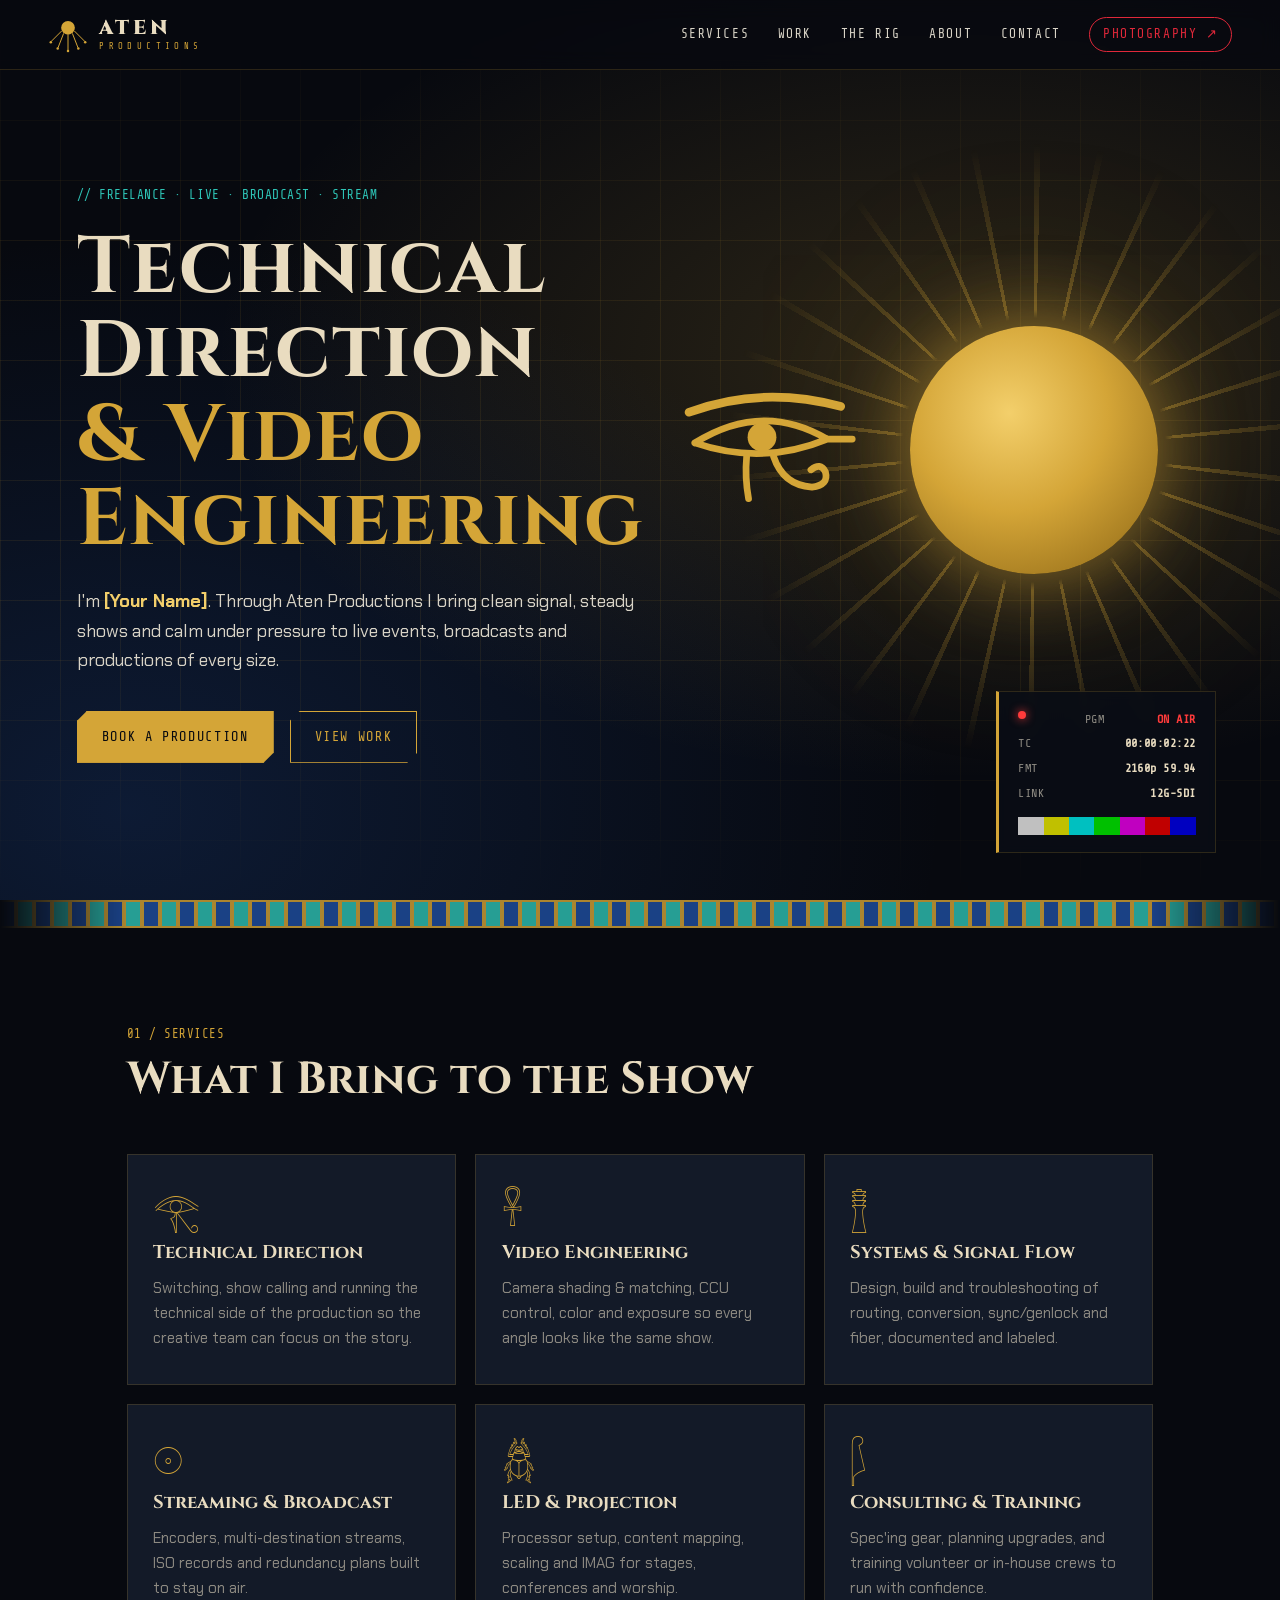
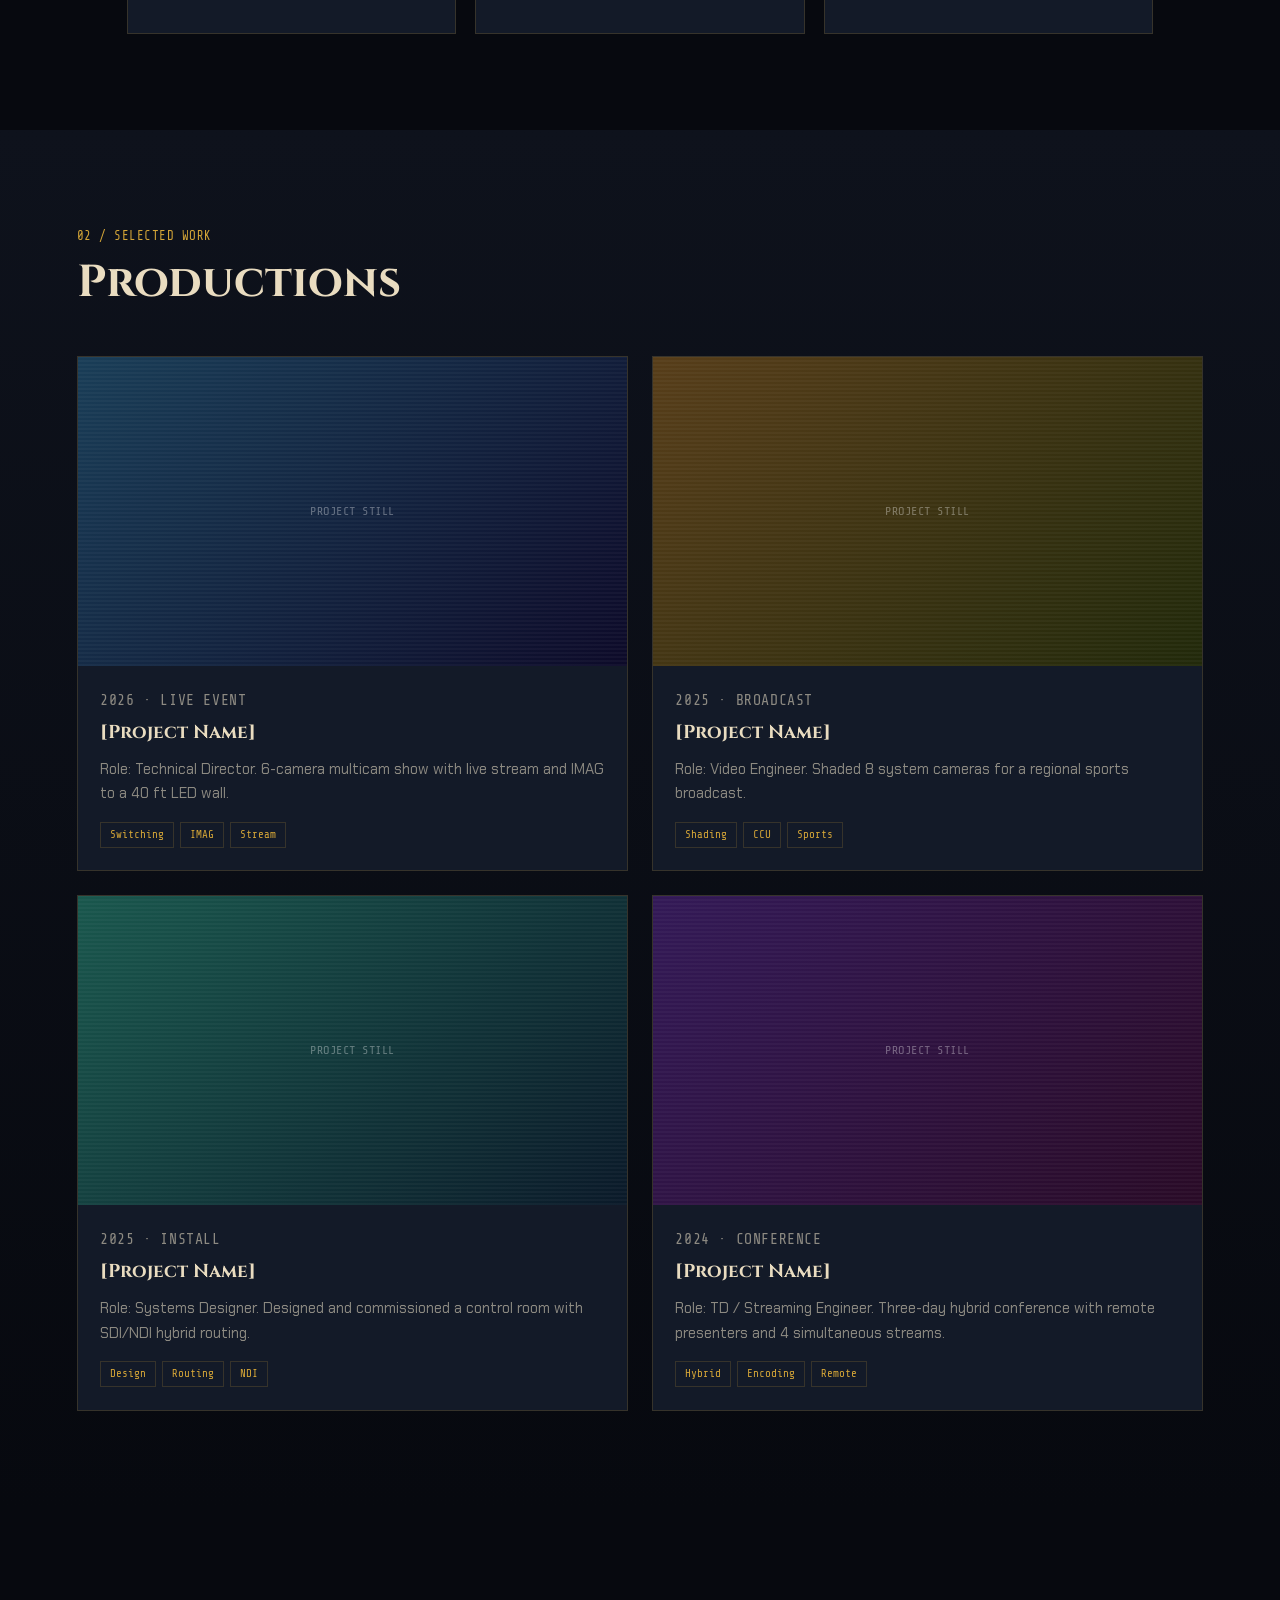
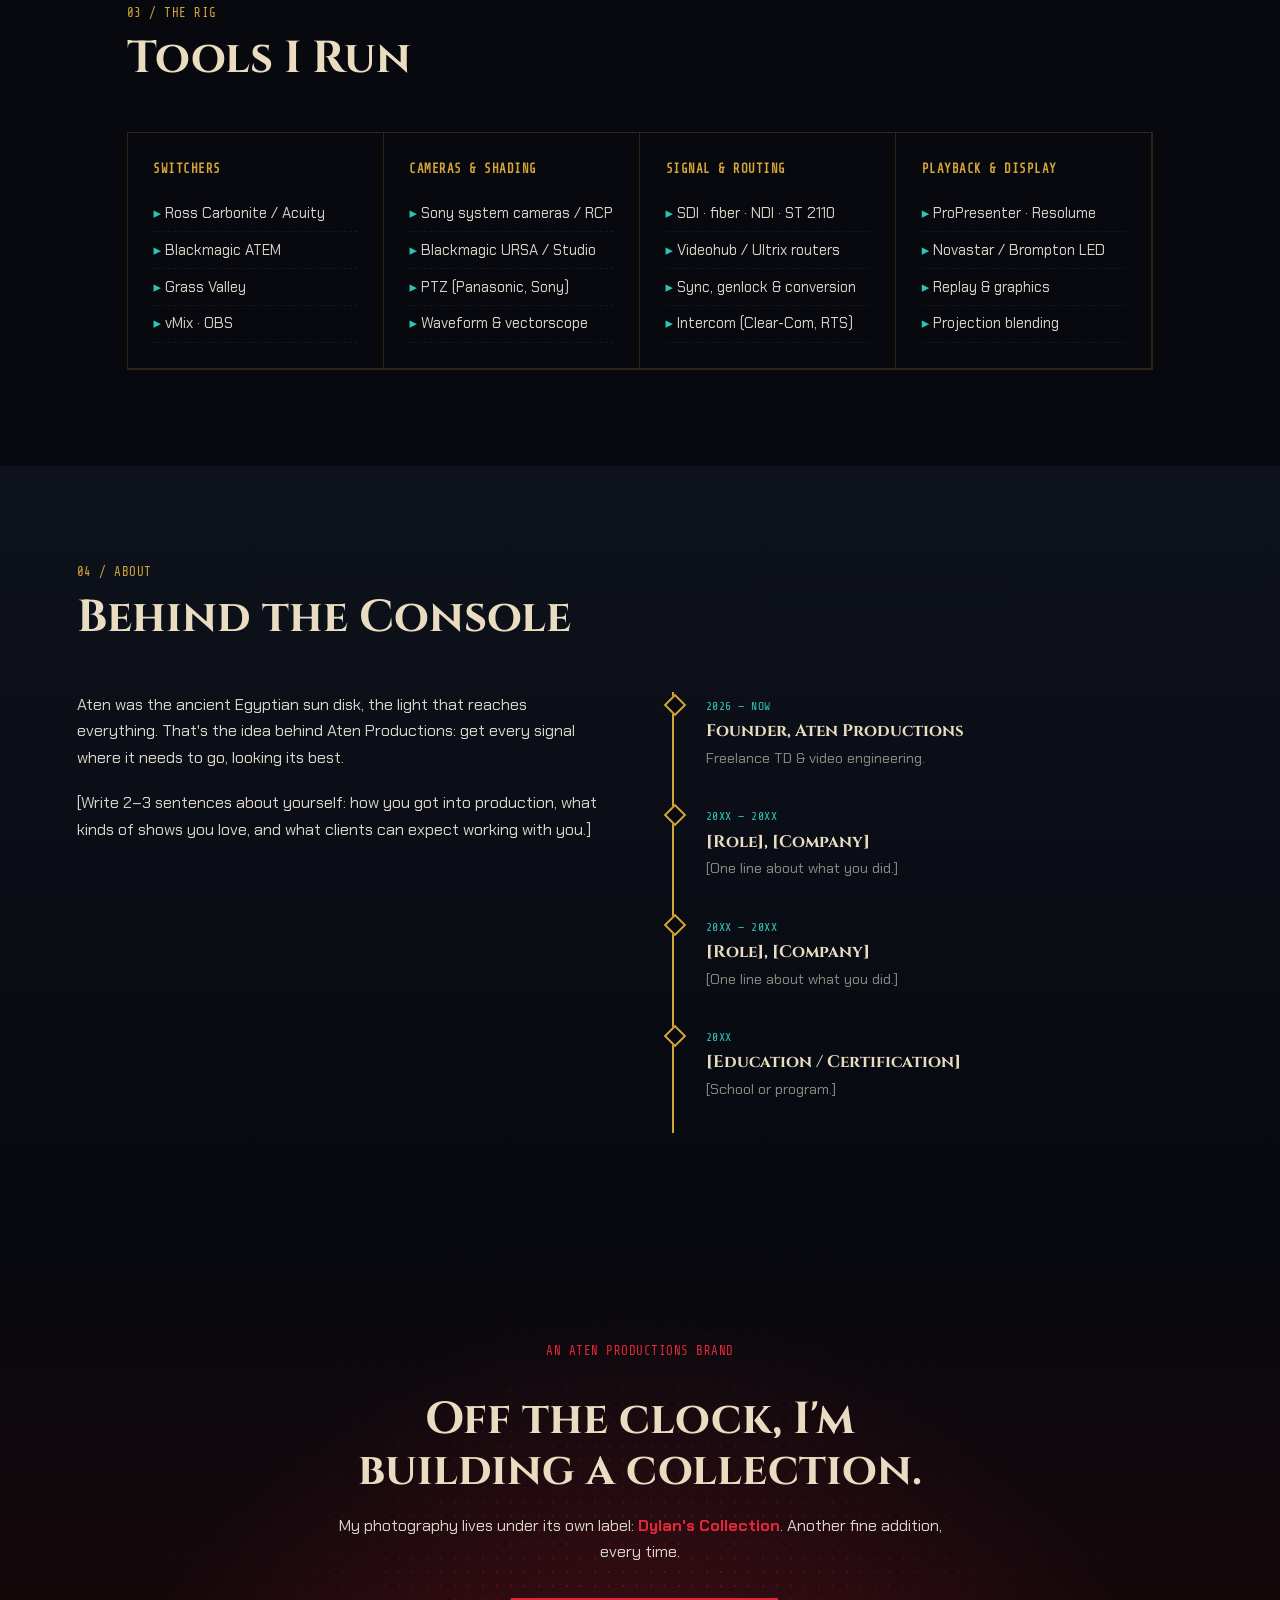
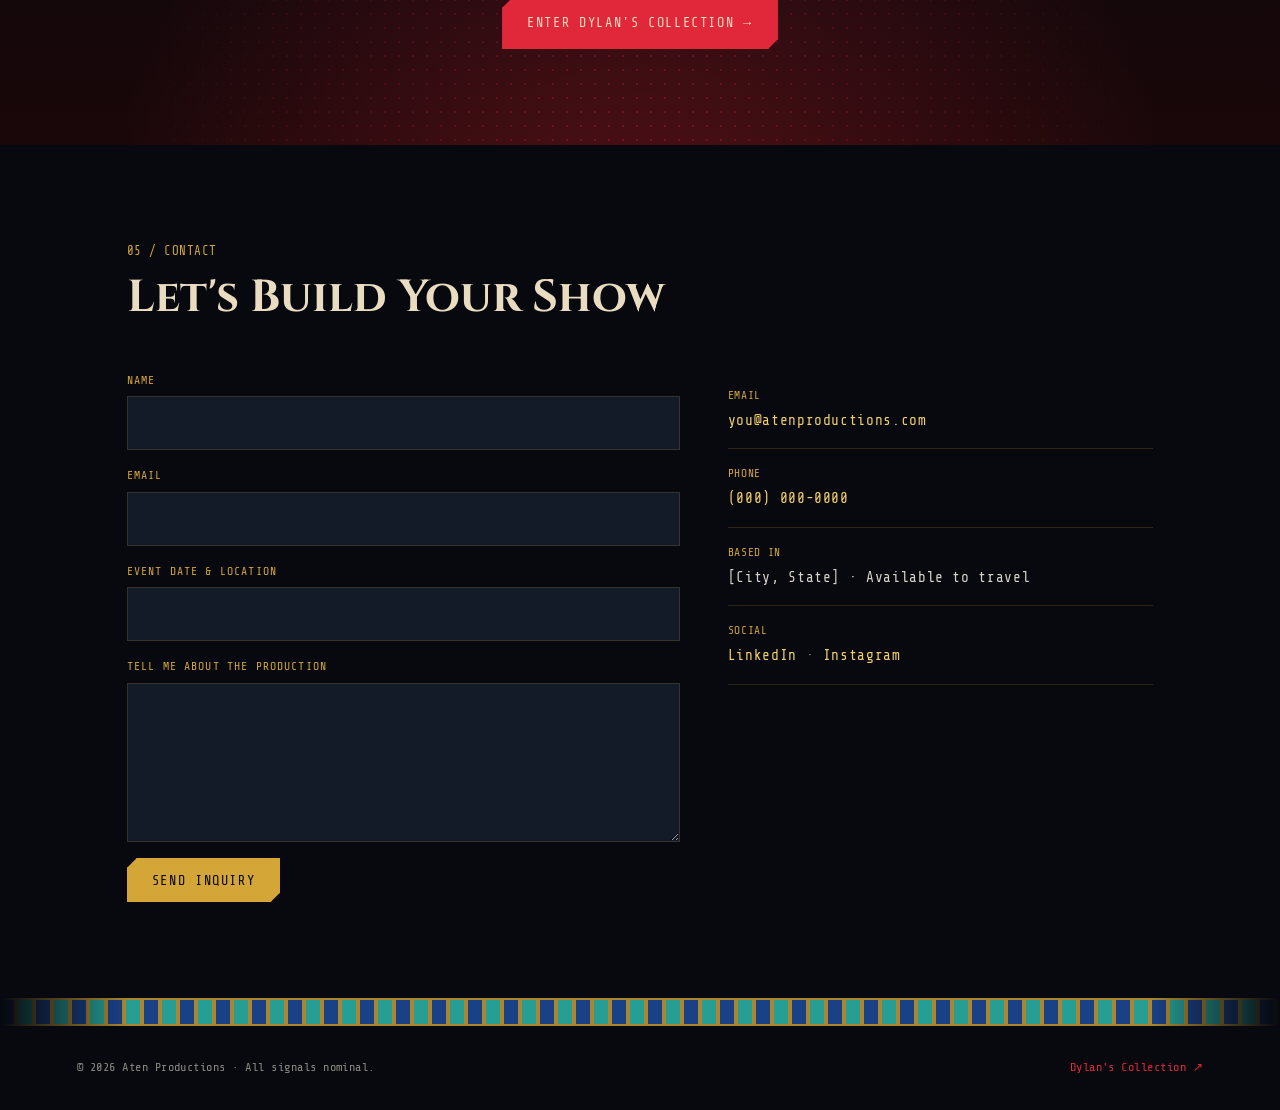
==== commit c308a6b8: "Centre the eyes on both home pages; keep sun and moon plain - Aten home: gold Eye of Horus in the mi" ====
--- a/index.html
+++ b/index.html
@@ -43,15 +43,7 @@
     <div class="hero-grid" aria-hidden="true"></div>
     <div class="hero-sun" aria-hidden="true">
       <div class="sun-rays"></div>
-      <div class="sun-core">
-        <svg class="horus" viewBox="0 0 200 130">
-          <path class="h-brow" d="M24 30 Q100 2 182 24"/>
-          <path class="h-eye" d="M30 62 Q100 18 168 58 L194 58 M30 62 Q100 86 168 58"/>
-          <circle class="h-pupil" cx="100" cy="56" r="15"/>
-          <path class="h-tear" d="M84 76 Q82 98 86 120"/>
-          <path class="h-tail" d="M112 76 Q122 106 152 108 Q170 106 166 92 Q161 82 151 90"/>
-        </svg>
-      </div>
+      <div class="sun-core"></div>
     </div>
 
     <div class="hero-inner">
@@ -62,6 +54,16 @@
         <a href="#contact" class="btn btn-gold">Book a Production</a>
         <a href="#work" class="btn btn-ghost">View Work</a>
       </div>
+    </div>
+
+    <div class="hero-eye" aria-hidden="true">
+      <svg class="horus" viewBox="0 0 200 130">
+        <path class="h-brow" d="M24 30 Q100 2 182 24"/>
+        <path class="h-eye" d="M30 62 Q100 18 168 58 L194 58 M30 62 Q100 86 168 58"/>
+        <circle class="h-pupil" cx="100" cy="56" r="15"/>
+        <path class="h-tear" d="M84 76 Q82 98 86 120"/>
+        <path class="h-tail" d="M112 76 Q122 106 152 108 Q170 106 166 92 Q161 82 151 90"/>
+      </svg>
     </div>
 
     <!-- broadcast monitor readout -->
--- a/css/aten.css
+++ b/css/aten.css
@@ -115,15 +115,25 @@
   background: radial-gradient(circle at 40% 35%, var(--gold-2), var(--gold) 45%, #8a6414 100%);
   box-shadow: 0 0 80px rgba(212,165,55,.6), 0 0 200px rgba(212,165,55,.25);
 }
-.horus {
-  position: absolute; left: 50%; top: 52%; width: 70%;
-  transform: translate(-50%, -50%);
-  overflow: visible;
-  filter: drop-shadow(0 1px 0 rgba(255,240,190,.55)) drop-shadow(0 -1px 0 rgba(70,40,0,.35));
-}
-.horus path { fill: none; stroke: #5a3a06; stroke-width: 7; stroke-linecap: round; stroke-linejoin: round; }
+/* Eye of Horus: centred in the hero, between the headline and the sun */
+.hero-eye {
+  position: absolute; z-index: 2;
+  left: 59.5%; top: 50%; transform: translate(-50%, -50%);
+  width: clamp(170px, 15vw, 250px);
+}
+.horus { width: 100%; overflow: visible; animation: horus-glow 4s ease-in-out infinite; }
+.horus path { fill: none; stroke: var(--gold); stroke-width: 7; stroke-linecap: round; stroke-linejoin: round; }
 .horus .h-brow { stroke-width: 9; }
-.horus .h-pupil { fill: #5a3a06; }
+.horus .h-pupil { fill: var(--gold); }
+@keyframes horus-glow {
+  0%, 100% { filter: drop-shadow(0 0 6px rgba(212,165,55,.45)); }
+  50% { filter: drop-shadow(0 0 18px rgba(243,207,107,.8)); }
+}
+@media (max-width: 1099px) {
+  .hero { flex-wrap: wrap; }
+  .hero-eye { position: relative; left: auto; top: auto; transform: none; align-self: center; flex-basis: 100%;
+    width: min(55%, 200px); margin: 2.5rem auto 0; }
+}
 .sun-rays {
   position: absolute; inset: 0;
   border-radius: 50%;
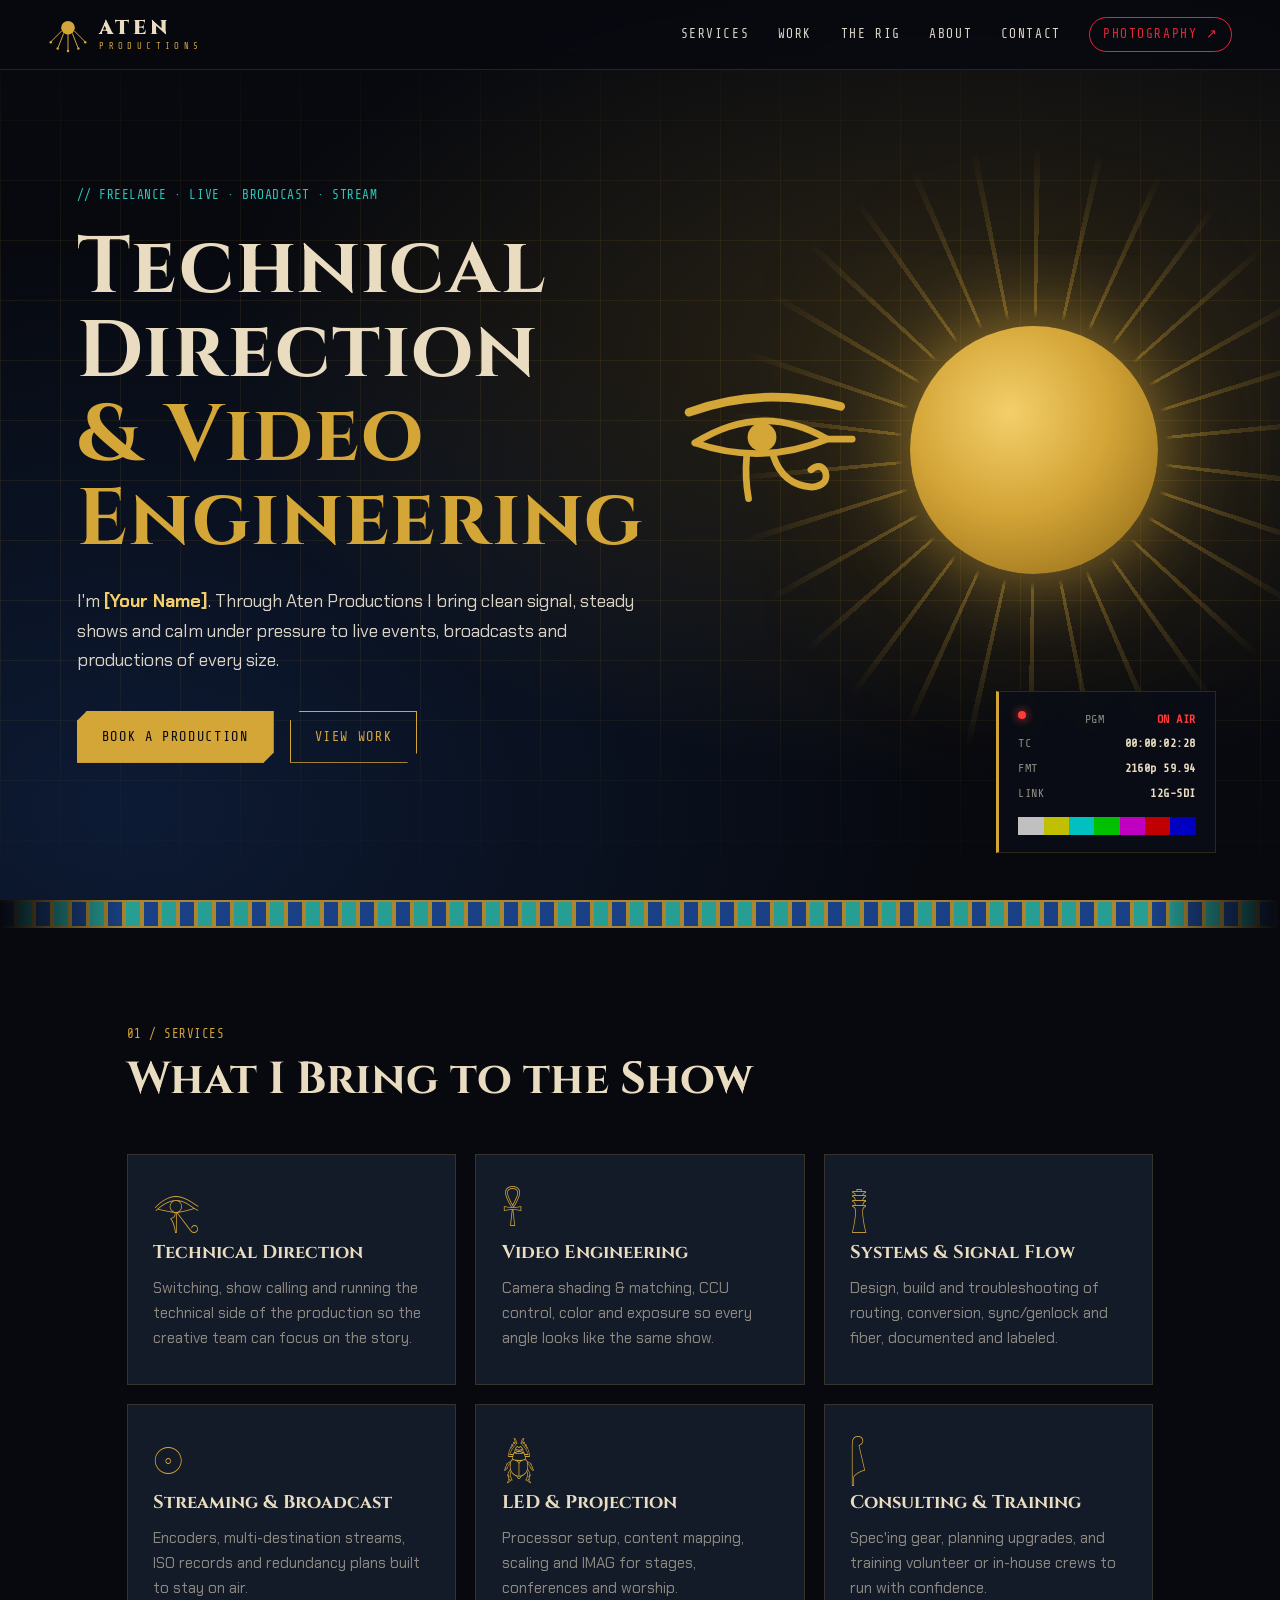
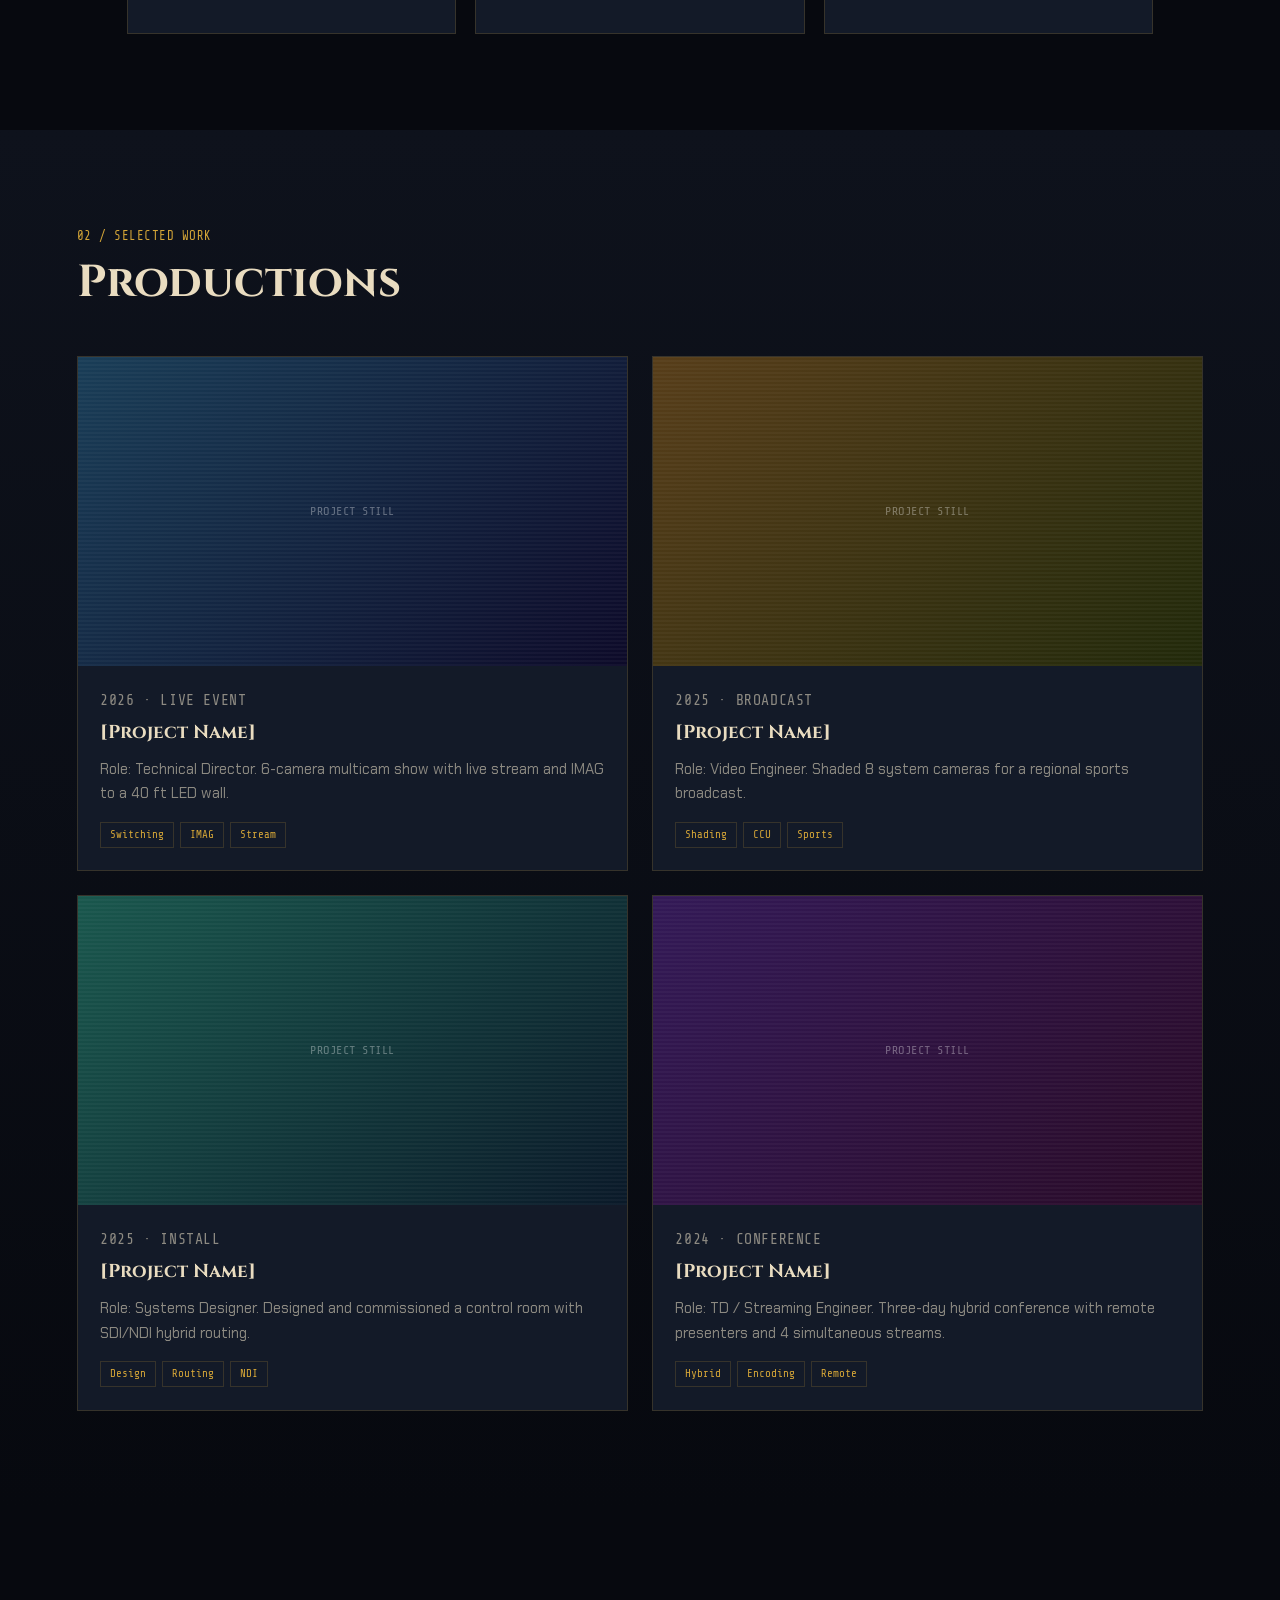
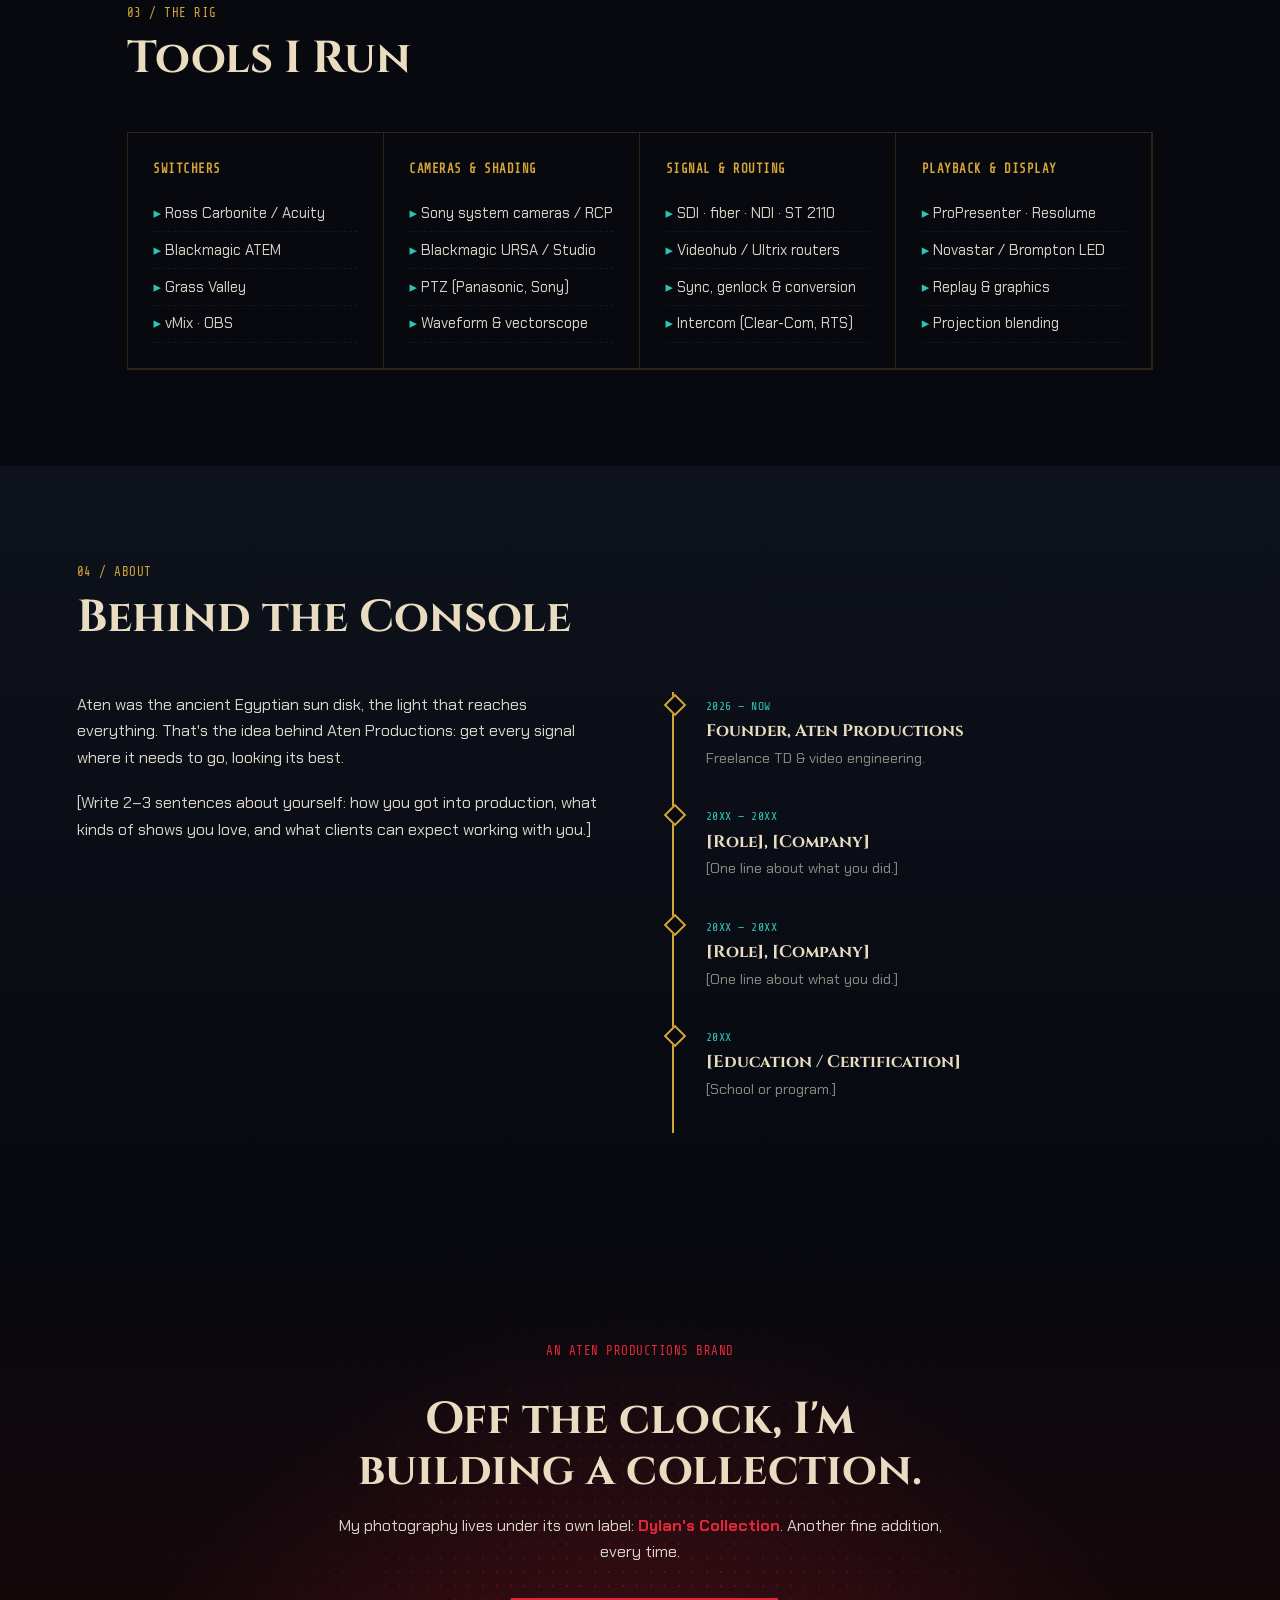
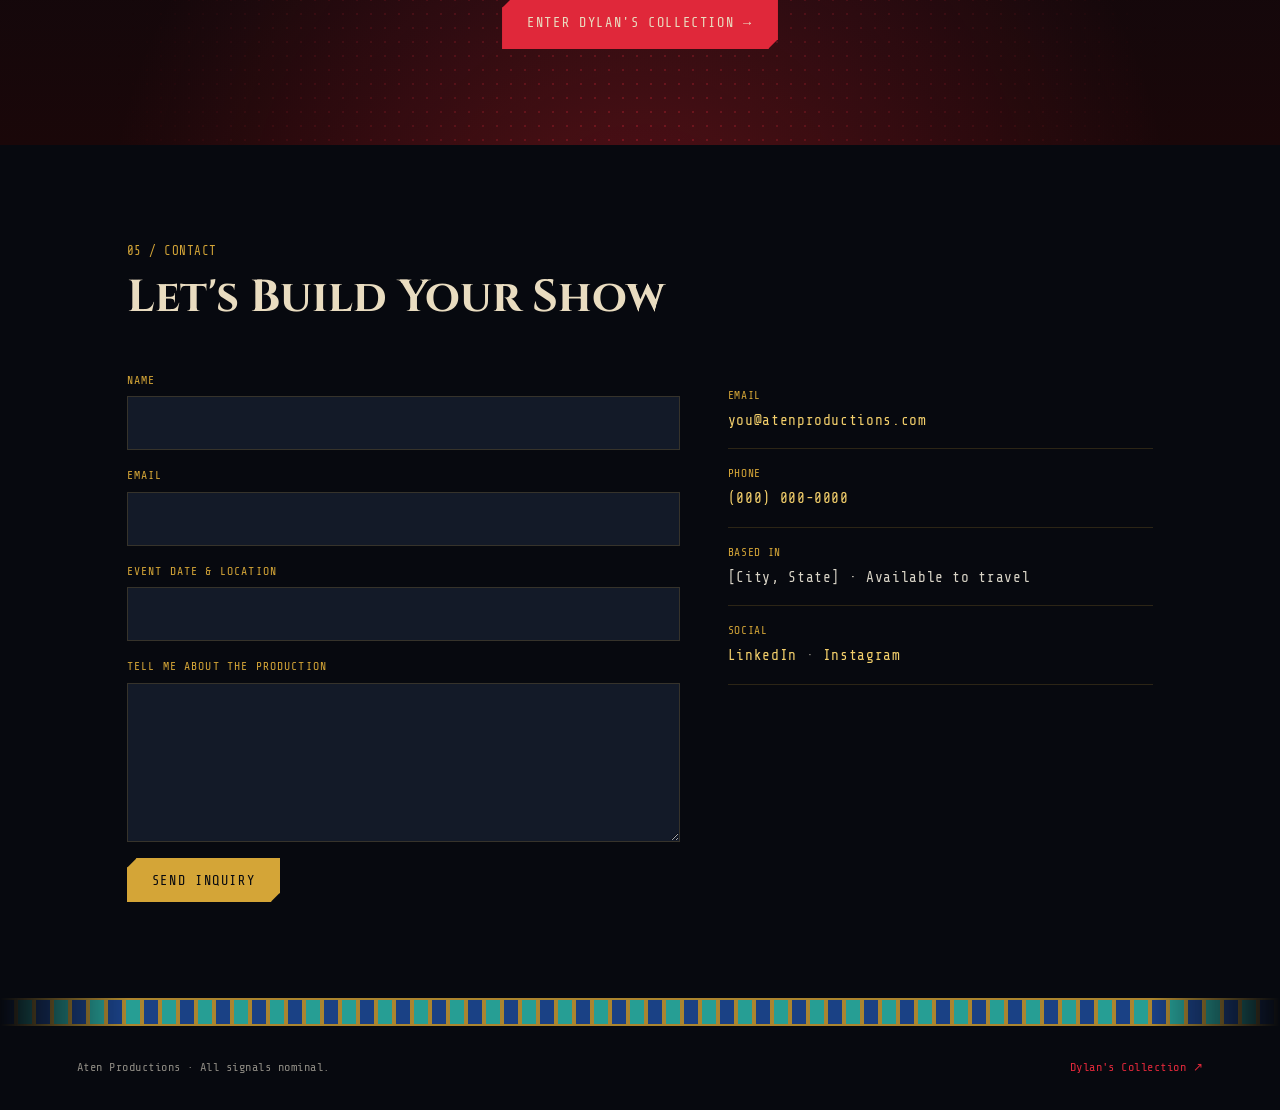
==== commit 6be9c35e: "Remove copyright notices and year from all footers Co-Authored-By: Claude Opus 5.5 <noreply@anthropi" ====
--- a/index.html
+++ b/index.html
@@ -157,7 +157,7 @@
 
   <div class="frieze" aria-hidden="true"></div>
   <footer class="footer mono">
-    <p>© <span id="year"></span> Aten Productions · All signals nominal.</p>
+    <p>Aten Productions · All signals nominal.</p>
     <a href="photography/">Dylan's Collection ↗</a>
   </footer>
 
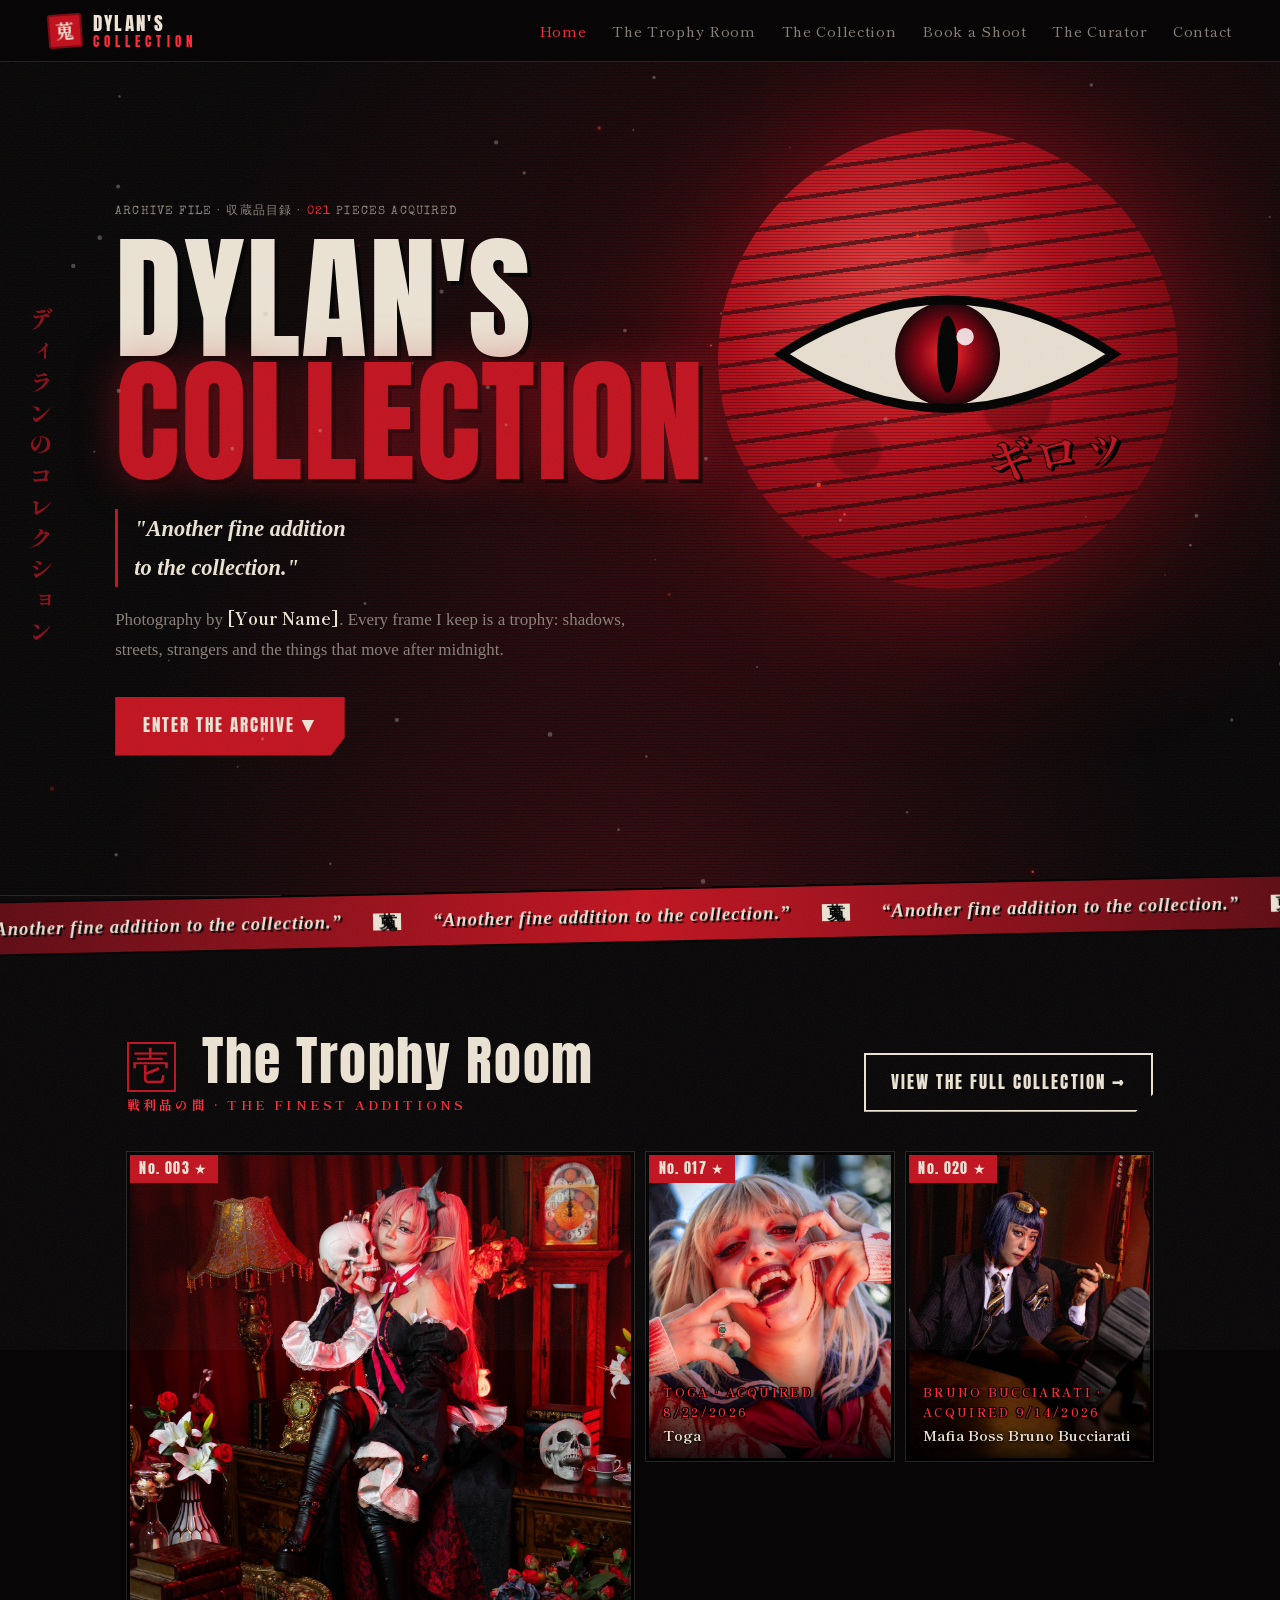
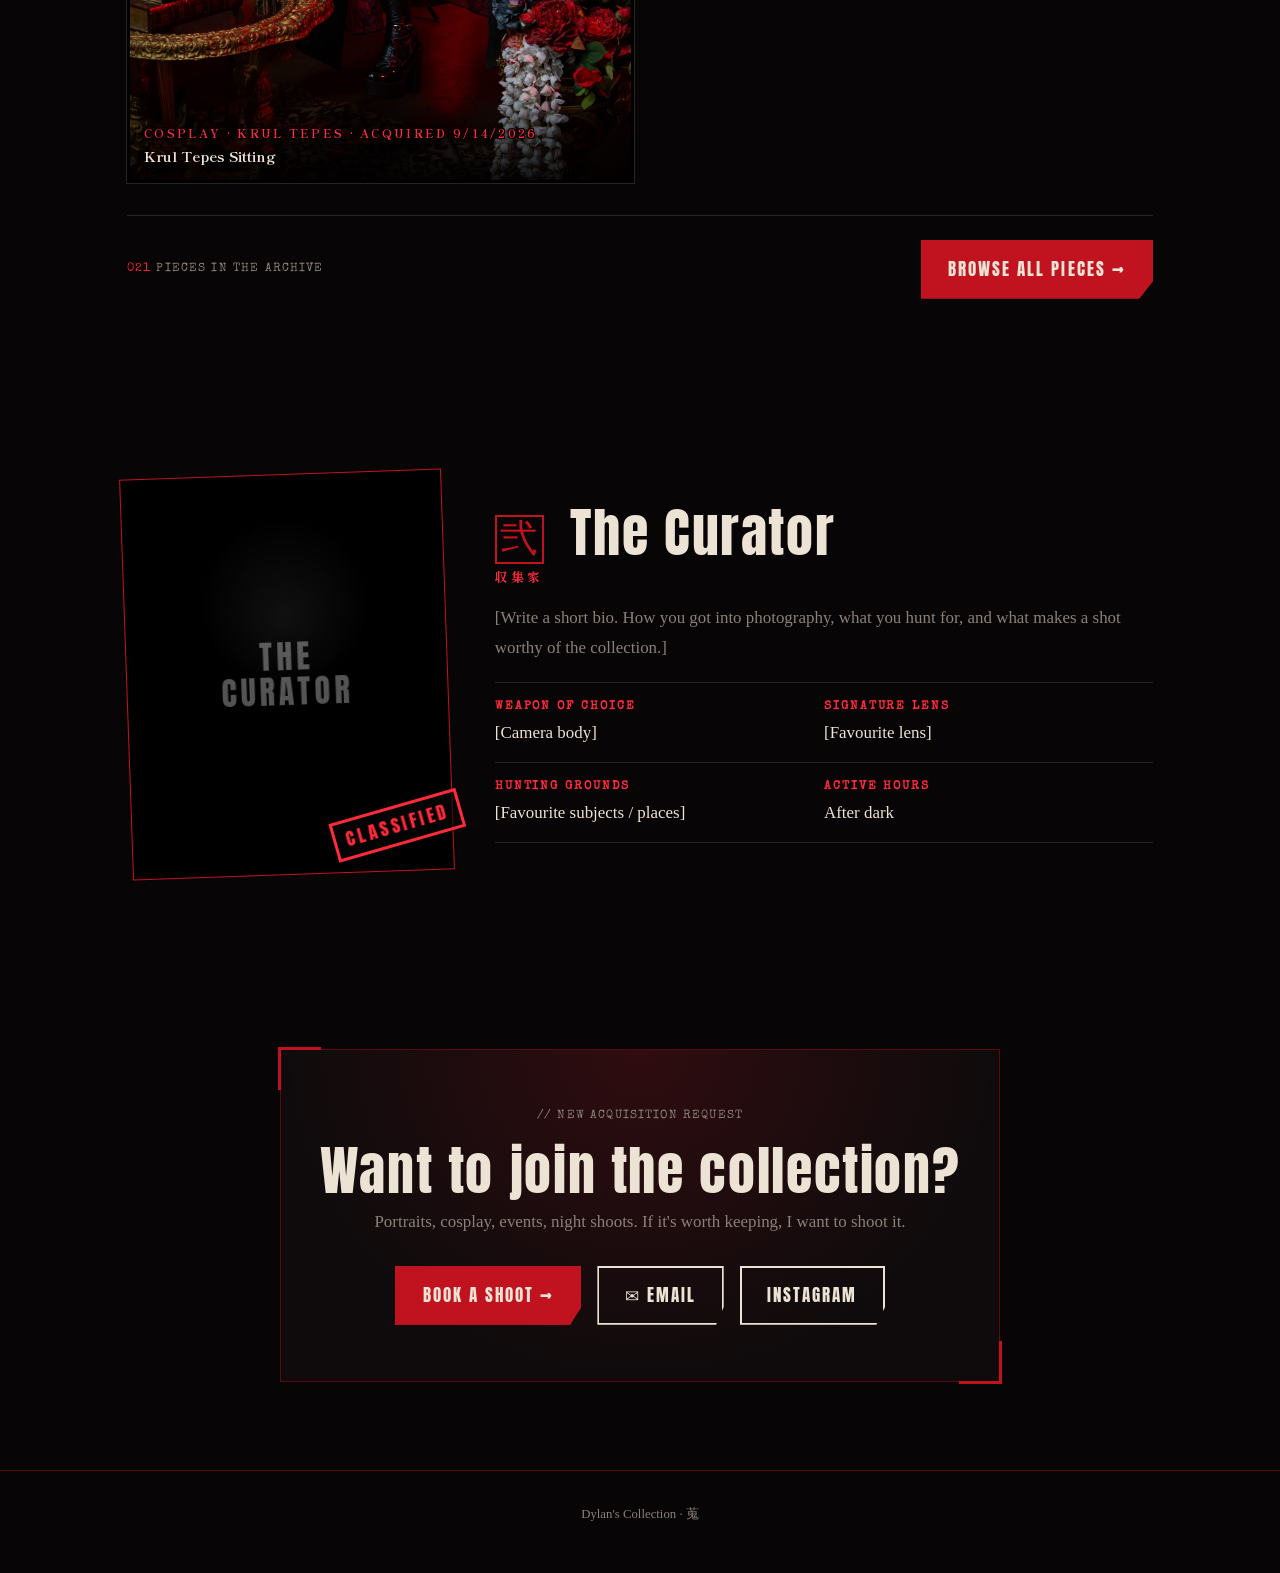
==== commit 827b9857: "Make Dylan's Collection standalone; hide the Aten page for now - Remove all links and brand mentions" ====
--- a/index.html
+++ b/index.html
@@ -1,167 +1,17 @@
 <!doctype html>
-<html lang="en" data-root="">
+<html lang="en">
 <head>
   <meta charset="utf-8">
   <meta name="viewport" content="width=device-width, initial-scale=1">
-  <title>Aten Productions — Technical Direction & Video Engineering</title>
-  <meta name="description" content="Aten Productions: freelance Technical Director and Video Engineer for live events, broadcast and streaming.">
-  <link rel="preconnect" href="https://fonts.googleapis.com">
-  <link rel="preconnect" href="https://fonts.gstatic.com" crossorigin>
-  <link href="https://fonts.googleapis.com/css2?family=Cinzel:wght@500;700;900&family=Chakra+Petch:wght@400;500;600;700&family=Share+Tech+Mono&family=Noto+Sans+Egyptian+Hieroglyphs&display=swap" rel="stylesheet">
-  <link rel="stylesheet" href="css/aten.css">
+  <title>Dylan's Collection — Photography</title>
+  <meta name="description" content="Dylan's Collection: a photography archive. Another fine addition to the collection.">
+  <!-- The photo site is the front page for now. The Aten Productions page is kept at aten/ (not linked). -->
+  <link rel="canonical" href="photography/">
+  <meta http-equiv="refresh" content="0; url=photography/">
+  <script>location.replace("photography/" + location.search + location.hash);</script>
+  <style>body{background:#070506;color:#ece3d4;font:16px Georgia,serif;display:grid;place-items:center;min-height:100vh;margin:0}a{color:#ff2a3a}</style>
 </head>
 <body>
-
-  <!-- ============ NAV ============ -->
-  <header class="nav" id="top">
-    <a href="#top" class="brand" aria-label="Aten Productions home">
-      <svg class="brand-disk" viewBox="0 0 64 64" aria-hidden="true">
-        <circle cx="32" cy="22" r="11" />
-        <g class="rays">
-          <line x1="32" y1="33" x2="32" y2="58"/><circle cx="32" cy="59" r="2"/>
-          <line x1="25" y1="31" x2="16" y2="54"/><circle cx="15.5" cy="55" r="2"/>
-          <line x1="39" y1="31" x2="48" y2="54"/><circle cx="48.5" cy="55" r="2"/>
-          <line x1="22" y1="27" x2="5"  y2="44"/><circle cx="4.5" cy="45" r="2"/>
-          <line x1="42" y1="27" x2="59" y2="44"/><circle cx="59.5" cy="45" r="2"/>
-        </g>
-      </svg>
-      <span>ATEN<small>PRODUCTIONS</small></span>
-    </a>
-    <button class="nav-toggle" aria-label="Open menu" aria-expanded="false">☰</button>
-    <nav class="nav-links">
-      <a href="#services">Services</a>
-      <a href="#work">Work</a>
-      <a href="#rig">The Rig</a>
-      <a href="#about">About</a>
-      <a href="#contact">Contact</a>
-      <a href="photography/" class="nav-photo">Photography ↗</a>
-    </nav>
-  </header>
-
-  <!-- ============ HERO ============ -->
-  <section class="hero">
-    <div class="hero-grid" aria-hidden="true"></div>
-    <div class="hero-sun" aria-hidden="true">
-      <div class="sun-rays"></div>
-      <div class="sun-core"></div>
-    </div>
-
-    <div class="hero-inner">
-      <p class="eyebrow mono">// FREELANCE · LIVE · BROADCAST · STREAM</p>
-      <h1>Technical Direction<br><span class="gold">&amp; Video Engineering</span></h1>
-      <p class="lede">I'm <strong data-bind="name"></strong>. <span data-bind="hero_text"></span></p>
-      <div class="cta-row">
-        <a href="#contact" class="btn btn-gold">Book a Production</a>
-        <a href="#work" class="btn btn-ghost">View Work</a>
-      </div>
-    </div>
-
-    <div class="hero-eye" aria-hidden="true">
-      <svg class="horus" viewBox="0 0 200 130">
-        <path class="h-brow" d="M24 30 Q100 2 182 24"/>
-        <path class="h-eye" d="M30 62 Q100 18 168 58 L194 58 M30 62 Q100 86 168 58"/>
-        <circle class="h-pupil" cx="100" cy="56" r="15"/>
-        <path class="h-tear" d="M84 76 Q82 98 86 120"/>
-        <path class="h-tail" d="M112 76 Q122 106 152 108 Q170 106 166 92 Q161 82 151 90"/>
-      </svg>
-    </div>
-
-    <!-- broadcast monitor readout -->
-    <aside class="monitor mono" aria-label="Status readout">
-      <div class="mon-row"><span class="tally"></span> PGM <b>ON AIR</b></div>
-      <div class="mon-row">TC <b id="timecode">00:00:00:00</b></div>
-      <div class="mon-row">FMT <b data-bind="monitor.format"></b></div>
-      <div class="mon-row">LINK <b data-bind="monitor.link"></b></div>
-      <div class="bars" aria-hidden="true">
-        <i></i><i></i><i></i><i></i><i></i><i></i><i></i>
-      </div>
-    </aside>
-  </section>
-
-  <div class="frieze" aria-hidden="true"></div>
-
-  <!-- ============ SERVICES ============ -->
-  <section id="services" class="section">
-    <header class="section-head">
-      <p class="mono kicker">01 / SERVICES</p>
-      <h2>What I Bring to the Show</h2>
-    </header>
-    <div class="cards" id="services-list"><!-- filled from content/aten.json --></div>
-  </section>
-
-  <!-- ============ WORK ============ -->
-  <section id="work" class="section section-alt">
-    <header class="section-head">
-      <p class="mono kicker">02 / SELECTED WORK</p>
-      <h2>Productions</h2>
-    </header>
-    <div class="work-grid" id="work-list"><!-- filled from content/aten.json --></div>
-  </section>
-
-  <!-- ============ RIG ============ -->
-  <section id="rig" class="section">
-    <header class="section-head">
-      <p class="mono kicker">03 / THE RIG</p>
-      <h2>Tools I Run</h2>
-    </header>
-    <div class="spec" id="rig-list"><!-- filled from content/aten.json --></div>
-  </section>
-
-  <!-- ============ ABOUT / TIMELINE ============ -->
-  <section id="about" class="section section-alt">
-    <header class="section-head">
-      <p class="mono kicker">04 / ABOUT</p>
-      <h2>Behind the Console</h2>
-    </header>
-    <div class="about">
-      <div class="about-text">
-        <div id="about-text"></div>
-        <a data-href="resume" class="btn btn-ghost" download>Download Résumé</a>
-      </div>
-      <ol class="timeline" id="timeline"></ol>
-    </div>
-  </section>
-
-  <!-- ============ PHOTO CROSSOVER ============ -->
-  <section class="crossover">
-    <div class="crossover-inner">
-      <p class="mono kicker">AN ATEN PRODUCTIONS BRAND</p>
-      <h2>Off the clock, I'm building a collection.</h2>
-      <p>My photography lives under its own label: <strong>Dylan's Collection</strong>. Another fine addition, every time.</p>
-      <a href="photography/" class="btn btn-sakura">Enter Dylan's Collection →</a>
-    </div>
-  </section>
-
-  <!-- ============ CONTACT ============ -->
-  <section id="contact" class="section">
-    <header class="section-head">
-      <p class="mono kicker">05 / CONTACT</p>
-      <h2>Let's Build Your Show</h2>
-    </header>
-    <div class="contact">
-      <form class="contact-form" id="contact-form" method="post" enctype="text/plain">
-        <label>Name<input name="name" required></label>
-        <label>Email<input name="email" type="email" required></label>
-        <label>Event date &amp; location<input name="event"></label>
-        <label>Tell me about the production<textarea name="message" rows="5" required></textarea></label>
-        <button class="btn btn-gold" type="submit">Send Inquiry</button>
-      </form>
-      <div class="contact-info mono">
-        <p data-optional><span>EMAIL</span><a data-href="contact.email|mailto:" data-bind="contact.email"></a></p>
-        <p data-optional><span>PHONE</span><a data-href="contact.phone|tel:" data-bind="contact.phone"></a></p>
-        <p data-optional><span>BASED IN</span><span class="v" data-bind="contact.location"></span></p>
-        <p data-optional id="socials-row"><span>SOCIAL</span><span class="v" id="socials"></span></p>
-      </div>
-    </div>
-  </section>
-
-  <div class="frieze" aria-hidden="true"></div>
-  <footer class="footer mono">
-    <p>Aten Productions · All signals nominal.</p>
-    <a href="photography/">Dylan's Collection ↗</a>
-  </footer>
-
-  <script src="js/content.js"></script>
-  <script src="js/aten.js"></script>
+  <p>Entering <a href="photography/">Dylan's Collection</a>…</p>
 </body>
 </html>
